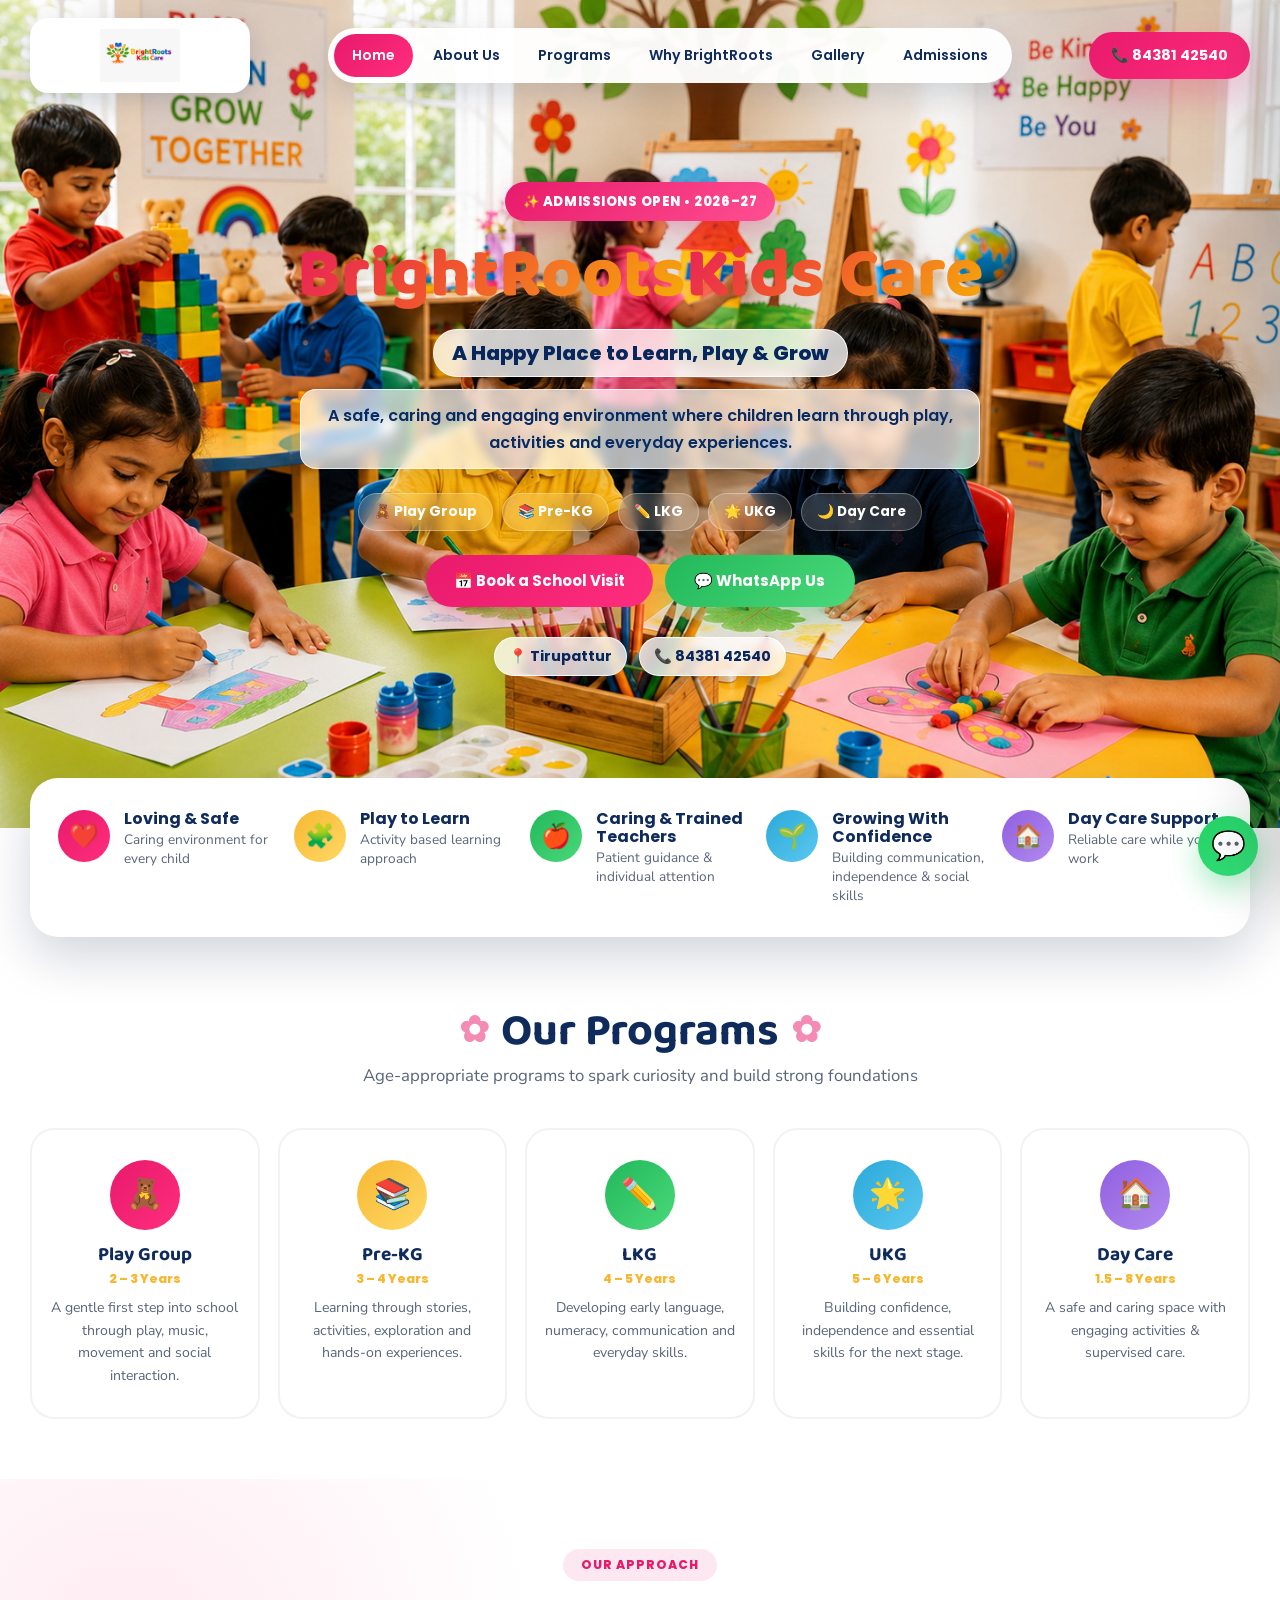
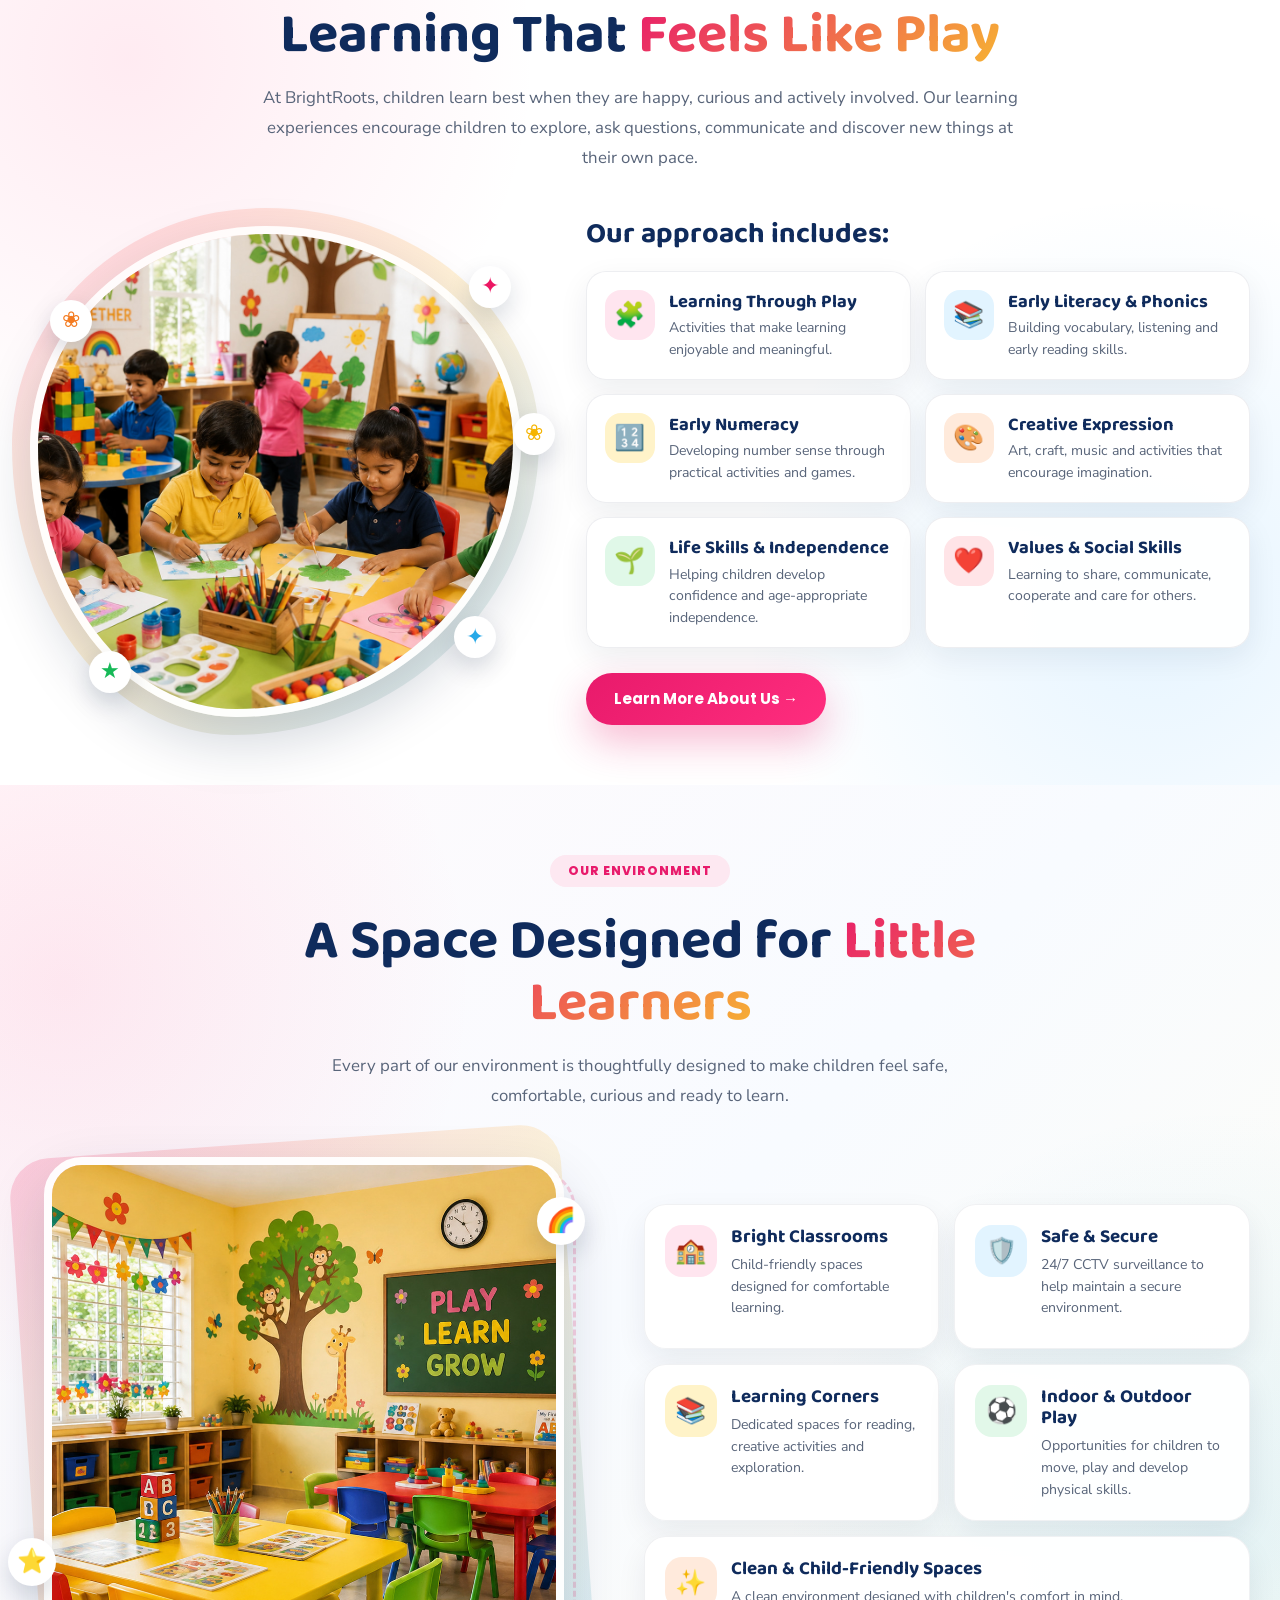
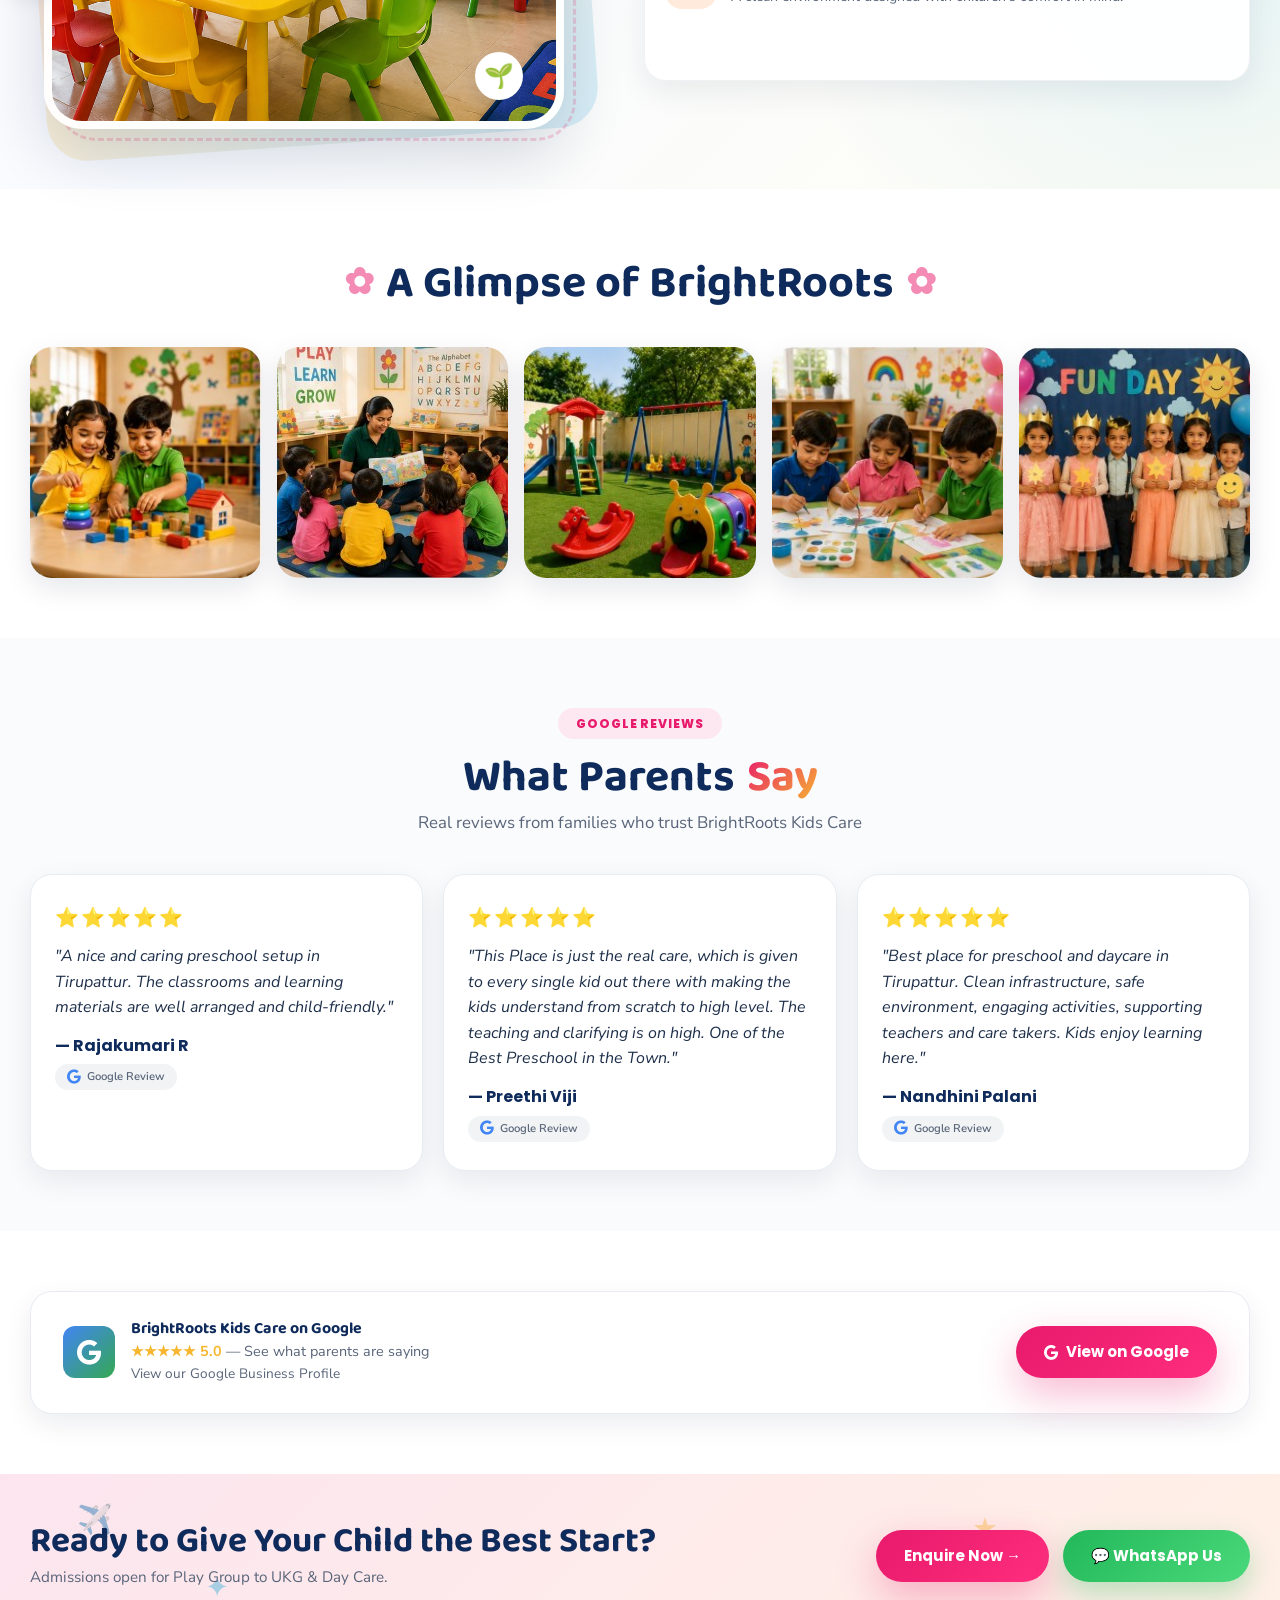
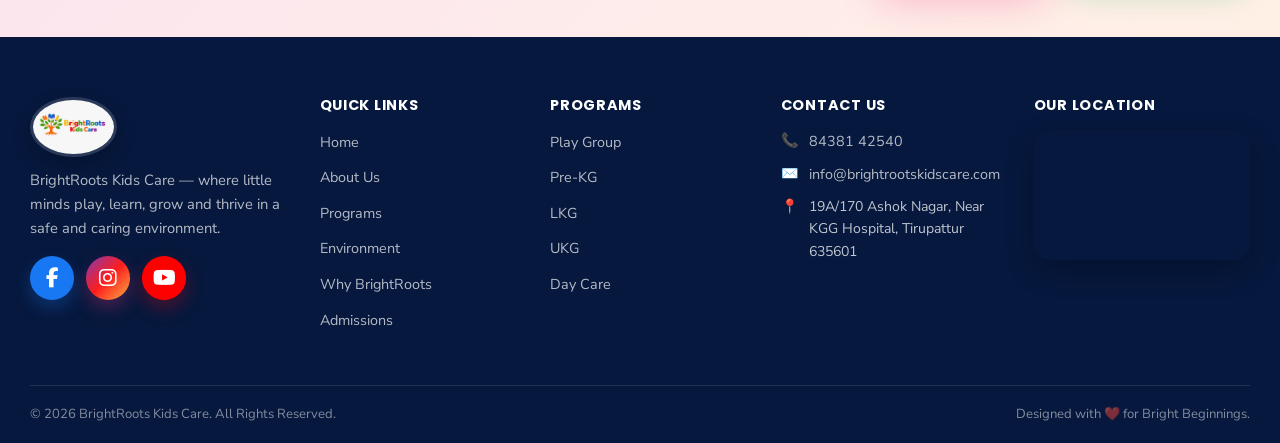
==== index.html @ 1b10481f "Refactor brand logo styles and change logo image Updated brand logo styles and image source." ====
<!DOCTYPE html>
<html lang="en">
<head>
    <meta charset="UTF-8" />
    <meta name="viewport" content="width=device-width, initial-scale=1.0" />
    <title>BrightRoots Kids Care | Preschool & Daycare in Tirupattur</title>
    <meta name="description" content="BrightRoots Kids Care offers Play Group, Pre-KG, LKG, UKG and Day Care in Tirupattur with play‑based learning, phonics and a safe, caring environment." />
    <link rel="stylesheet" href="https://cdnjs.cloudflare.com/ajax/libs/font-awesome/6.5.2/css/all.min.css">

    <style>
        /* ----- FONTS ----- */
        @import url('https://fonts.googleapis.com/css2?family=Baloo+2:wght@500;600;700;800&family=Nunito+Sans:wght@400;600;700;800&family=Poppins:wght@500;600;700;800&display=swap');

        /* ----- ROOT VARIABLES — VIBRANT PALETTE ----- */
        :root {
            --navy: #0f2b5c;
            --navy-dark: #06183d;
            --pink: #e81a6b;
            --pink-light: #fde8f1;
            --pink-glow: #ff2d7e;
            --gold: #f7b731;
            --gold-light: #fff3d6;
            --gold-glow: #ffd966;
            --green: #22b85a;
            --green-light: #e3f7ec;
            --green-glow: #4ad97a;
            --blue: #2ba9d9;
            --blue-light: #e3f3fa;
            --blue-glow: #5ac8f0;
            --purple: #8f5fdf;
            --purple-light: #f0e9ff;
            --white: #ffffff;
            --cream: #fffaf2;
            --text: #1e2f4a;
            --muted: #59657a;
            --shadow: 0 20px 50px rgba(6, 24, 61, 0.18);
            --shadow-glow: 0 16px 40px rgba(232, 26, 107, 0.30);
            --radius: 22px;
            --line: #e8ecf2;
        }

        /* ----- RESET & BASE ----- */
        * {
            margin: 0;
            padding: 0;
            box-sizing: border-box;
        }
        html {
            scroll-behavior: smooth;
        }
        body {
            font-family: 'Nunito Sans', sans-serif;
            color: var(--text);
            background: var(--white);
            overflow-x: hidden;
            line-height: 1.6;
        }
        body.menu-open {
            overflow: hidden;
        }
        a {
            text-decoration: none;
            color: inherit;
        }
        img {
            max-width: 100%;
            display: block;
        }
        button {
            font: inherit;
        }
        ul {
            list-style: none;
        }
        .container {
            width: min(1220px, calc(100% - 32px));
            margin: 0 auto;
        }
        h1,
        h2,
        h3,
        h4 {
            font-family: 'Baloo 2', cursive;
            color: var(--navy);
            line-height: 1.12;
        }
        p {
            color: var(--muted);
        }

        /* ----- EYEBROW / BADGE ----- */
        .eyebrow {
            display: inline-flex;
            align-items: center;
            gap: 8px;
            padding: 6px 18px;
            border-radius: 999px;
            background: var(--pink-light);
            color: var(--pink);
            font-family: 'Poppins', sans-serif;
            font-size: .76rem;
            font-weight: 800;
            letter-spacing: .08em;
            text-transform: uppercase;
            margin-bottom: 14px;
        }

        /* ----- GRADIENT TEXT ----- */
        .gradient {
            background: linear-gradient(135deg, var(--pink), var(--gold));
            -webkit-background-clip: text;
            -webkit-text-fill-color: transparent;
            background-clip: text;
        }

        /* ----- SECTION HEADINGS ----- */
        .section-heading {
            text-align: center;
            max-width: 720px;
            margin: 0 auto 38px;
        }
        .section-heading .flourish {
            color: var(--pink);
            opacity: .5;
            font-size: .8em;
        }
        .section-heading h2 {
            font-size: clamp(2rem, 3.8vw, 2.8rem);
            margin-bottom: 6px;
            display: flex;
            align-items: center;
            justify-content: center;
            gap: 12px;
            flex-wrap: wrap;
        }
        .section-heading p {
            font-size: 1.05rem;
            color: var(--muted);
        }

        /* ----- BUTTONS ----- */
        .btn {
            display: inline-flex;
            align-items: center;
            justify-content: center;
            gap: 8px;
            min-height: 50px;
            padding: 14px 28px;
            border-radius: 999px;
            border: none;
            cursor: pointer;
            font-family: 'Poppins', sans-serif;
            font-size: .94rem;
            font-weight: 700;
            transition: .3s ease;
            white-space: nowrap;
        }
        .btn:hover {
            transform: translateY(-3px);
        }
        .btn-pink {
            background: linear-gradient(135deg, var(--pink), var(--pink-glow));
            color: #fff;
            box-shadow: var(--shadow-glow);
        }
        .btn-pink:hover {
            box-shadow: 0 20px 44px rgba(232, 26, 107, 0.40);
        }
        .btn-green {
            background: linear-gradient(135deg, var(--green), var(--green-glow));
            color: #fff;
            box-shadow: 0 12px 28px rgba(34, 184, 90, 0.30);
        }
        .btn-green:hover {
            box-shadow: 0 18px 38px rgba(34, 184, 90, 0.40);
        }
        .btn-white {
            background: #fff;
            color: var(--pink);
            box-shadow: 0 12px 28px rgba(0, 0, 0, 0.12);
        }
        .btn-white:hover {
            box-shadow: 0 18px 38px rgba(0, 0, 0, 0.18);
        }

        /* ============================================================
                   HEADER
                   ============================================================ */
        .header {
            position: absolute;
            top: 0;
            left: 0;
            right: 0;
            z-index: 2000;
            padding: 18px 0 0;
        }
        .header-inner {
            display: flex;
            align-items: center;
            justify-content: space-between;
            gap: 16px;
        }

        .brand-logo {
    display: flex;
    align-items: center;
    flex-shrink: 0;
    transition: transform 0.2s ease, box-shadow 0.2s ease;
}

.brand-logo:hover {
    transform: translateY(-2px);
}

.brand-logo img {
    width: 220px;
    height: 75px;
    border-radius: 18px;
    object-fit: contain;
    object-position: center;
    background: #ffffff;
    padding: 8px 18px;
    border: 3px solid rgba(255, 255, 255, 0.8);
    box-shadow: 0 8px 24px rgba(6, 24, 61, 0.16);
}
        
        .nav {
            display: flex;
            align-items: center;
            gap: 2px;
            background: rgba(255, 255, 255, .96);
            border-radius: 999px;
            padding: 6px;
            box-shadow: 0 12px 30px rgba(6, 24, 61, .14);
        }
        .nav a {
            padding: 10px 18px;
            border-radius: 999px;
            font-family: 'Poppins', sans-serif;
            font-size: .88rem;
            font-weight: 600;
            color: var(--navy);
            transition: .2s ease;
        }
        .nav a:hover {
            color: var(--pink);
        }
        .nav a.active {
            background: linear-gradient(135deg, var(--pink), var(--pink-glow));
            color: #fff;
        }

        .header-phone {
            display: inline-flex;
            align-items: center;
            gap: 8px;
            background: linear-gradient(135deg, var(--pink), var(--pink-glow));
            color: #fff;
            padding: 12px 22px;
            border-radius: 999px;
            font-family: 'Poppins', sans-serif;
            font-weight: 700;
            font-size: .9rem;
            box-shadow: var(--shadow-glow);
            flex-shrink: 0;
            transition: .2s ease;
        }
        .header-phone:hover {
            transform: translateY(-2px);
        }

        .menu-toggle {
            display: none;
            width: 52px;
            height: 52px;
            border: none;
            border-radius: 50%;
            background: linear-gradient(135deg, var(--pink), var(--pink-glow));
            color: #fff;
            cursor: pointer;
            font-size: 24px;
            line-height: 1;
            box-shadow: var(--shadow-glow);
            flex-shrink: 0;
        }

        /* Mobile menu */
        .mobile-backdrop {
            position: fixed;
            inset: 0;
            background: rgba(6, 18, 45, .6);
            z-index: 2090;
            display: none;
        }
        .mobile-backdrop.open {
            display: block;
        }

        .mobile-menu {
            position: fixed;
            top: 0;
            right: 0;
            bottom: 0;
            width: min(330px, 88vw);
            background: #fff;
            z-index: 2100;
            padding: 32px 24px;
            transform: translateX(100%);
            transition: transform .35s cubic-bezier(.22, .68, 0, 1);
            box-shadow: -20px 0 60px rgba(0, 0, 0, .18);
            overflow-y: auto;
        }
        .mobile-menu.open {
            transform: translateX(0);
        }
        .mobile-close {
            position: absolute;
            top: 16px;
            right: 16px;
            width: 40px;
            height: 40px;
            border: none;
            border-radius: 50%;
            background: #f0f2f7;
            color: var(--navy);
            cursor: pointer;
            font-size: 18px;
        }
        .mobile-logo {
            text-align: center;
            padding: 6px 0 22px;
        }
        .mobile-logo img {
            width: 70px;
            height: 70px;
            border-radius: 50%;
            object-fit: cover;
            margin: 0 auto;
            border: 3px solid var(--pink-light);
            box-shadow: 0 8px 20px rgba(6, 24, 61, .12);
        }
        .mobile-menu>a {
            display: block;
            padding: 14px 4px;
            border-bottom: 1px solid #edf0f4;
            font-family: 'Poppins', sans-serif;
            font-weight: 600;
            color: var(--navy);
        }
        .mobile-menu>a:hover,
        .mobile-menu>a.active {
            color: var(--pink);
        }
        .mobile-actions {
            display: grid;
            gap: 12px;
            margin-top: 28px;
        }
        .mobile-actions a {
            display: block;
            text-align: center;
            border-radius: 999px;
            padding: 14px 15px;
            color: #fff !important;
            background: linear-gradient(135deg, var(--pink), var(--pink-glow));
            font-family: 'Poppins', sans-serif;
            font-weight: 700;
        }
        .mobile-actions a.whatsapp {
            background: linear-gradient(135deg, var(--green), var(--green-glow));
        }

        /* ============================================================
                   HERO
                   ============================================================ */
        .hero {
            position: relative;
            min-height: 92vh;
            min-height: 92svh;
            width: 100%;
            overflow: hidden;
            isolation: isolate;
            display: flex;
            align-items: center;
            justify-content: center;
            background: var(--navy-dark);
            padding: 120px 20px 90px;
        }

        .hero-slide {
            position: absolute;
            inset: 0;
            width: 100%;
            height: 100%;
            background-size: cover;
            background-position: center center;
            background-repeat: no-repeat;
            opacity: 0;
            transform: scale(1.02);
            transition: opacity 1.4s ease-in-out, transform 6s ease;
            z-index: -3;
            pointer-events: none;
        }
        .hero-slide.active {
            opacity: 1;
            transform: scale(1);
        }

        /* NO OVERLAY — removed */
        .hero::before {
            content: none;
        }
        .hero::after {
            content: none;
        }

        .hero-inner {
            position: relative;
            z-index: 5;
            width: 100%;
            max-width: 1200px;
            margin: 0 auto;
            display: flex;
            align-items: center;
            justify-content: center;
            text-align: center;
        }

        .hero-content {
            width: 100%;
            max-width: 820px;
            margin: 0 auto;
            display: flex;
            flex-direction: column;
            align-items: center;
            justify-content: center;
        }

        .hero-eyebrow {
            display: inline-flex;
            align-items: center;
            justify-content: center;
            margin-bottom: 18px;
            padding: 9px 18px;
            border-radius: 999px;
            background: linear-gradient(135deg, var(--pink), #ff4f91);
            color: #fff;
            font-family: 'Poppins', sans-serif;
            font-size: .82rem;
            font-weight: 800;
            letter-spacing: .04em;
            box-shadow: 0 8px 25px rgba(215, 25, 91, .30);
        }

        .hero h1 {
    color: #06265c;

    font-family: 'Baloo 2', cursive;

    font-size: clamp(
        2.5rem,
        5.5vw,
        4.8rem
    );

    font-weight: 800;
    line-height: 1.05;

    margin-bottom: 16px;
}


.hero h1 .gradient {
    background:
        linear-gradient(
            135deg,
            #e71962 0%,
            #ef4b32 35%,
            #f47c20 65%,
            #f5b400 100%
        );

    -webkit-background-clip: text;
    background-clip: text;

    -webkit-text-fill-color: transparent;
    color: transparent;
}

  .hero-subtitle {
    display: inline-block;

    margin: 0 auto 12px;
    padding: 8px 18px;

    color: #06265c;

    font-family: 'Poppins', sans-serif;
    font-size: clamp(1rem, 2vw, 1.25rem);
    font-weight: 800;
    line-height: 1.5;

    /* Soft white background */
    background: rgba(255, 255, 255, 0.78);

    border: 1px solid rgba(255, 255, 255, 0.85);
    border-radius: 999px;

    box-shadow:
        0 6px 20px rgba(7, 26, 61, 0.12);

    text-shadow: none;

    backdrop-filter: blur(6px);
    -webkit-backdrop-filter: blur(6px);
}


/* =====================================================
   HERO DESCRIPTION
===================================================== */

.hero-copy {
    width: 100%;
    max-width: 680px;

    margin: 0 auto 20px;
    padding: 12px 20px;

    color: #082b63;

    font-family: 'Poppins', sans-serif;
    font-size: 1rem;
    font-weight: 600;
    line-height: 1.7;

    /* Readable translucent panel */
    background: rgba(255, 255, 255, 0.70);

    border: 1px solid rgba(255, 255, 255, 0.72);
    border-radius: 16px;

    box-shadow:
        0 8px 25px rgba(7, 26, 61, 0.10);

    text-shadow: none;

    backdrop-filter: blur(5px);
    -webkit-backdrop-filter: blur(5px);
}



        .hero-list {
            display: flex;
            flex-wrap: wrap;
            align-items: center;
            justify-content: center;
            gap: 9px;
            width: 100%;
            margin: 4px auto 24px;
        }
        .hero-list span {
            display: inline-flex;
            align-items: center;
            justify-content: center;
            min-height: 38px;
            padding: 7px 15px;
            border-radius: 999px;
            background: rgba(255, 255, 255, .16);
            border: 1px solid rgba(255, 255, 255, .30);
            backdrop-filter: blur(8px);
            -webkit-backdrop-filter: blur(8px);
            color: #fff;
            font-family: 'Poppins', sans-serif;
            font-size: .86rem;
            font-weight: 700;
            box-shadow: 0 5px 18px rgba(0, 0, 0, .12);
            transition: transform .2s ease, background .2s ease;
        }
        .hero-list span:hover {
            transform: translateY(-2px);
            background: rgba(255, 255, 255, .26);
        }

        .hero-buttons {
            display: flex;
            align-items: center;
            justify-content: center;
            flex-wrap: wrap;
            gap: 12px;
            width: 100%;
            margin: 0 auto 22px;
        }
        .hero-buttons .btn {
            min-width: 190px;
            min-height: 50px;
        }

     .hero-meta {
    display: flex;
    align-items: center;
    justify-content: center;

    flex-wrap: wrap;
    gap: 12px;

    margin-top: 8px;

    font-family: 'Poppins', sans-serif;
    font-size: .9rem;
    font-weight: 700;

    color: #06265c;

    text-shadow: none;
}


.hero-meta span {
    display: inline-flex;
    align-items: center;
    gap: 6px;

    padding: 7px 14px;

    color: #06265c;

    background: rgba(255, 255, 255, 0.78);

    border: 1px solid rgba(255, 255, 255, 0.85);

    border-radius: 999px;

    box-shadow:
        0 5px 15px rgba(7, 26, 61, 0.10);

    backdrop-filter: blur(5px);
    -webkit-backdrop-filter: blur(5px);
}

        /* Slide dots */
        .hero-dots {
            position: absolute;
            left: 50%;
            bottom: 28px;
            transform: translateX(-50%);
            z-index: 10;
            display: flex;
            align-items: center;
            justify-content: center;
            gap: 7px;
        }
        .hero-dot {
            width: 9px;
            height: 9px;
            padding: 0;
            border: 0;
            border-radius: 50%;
            background: rgba(255, 255, 255, .55);
            cursor: pointer;
            transition: width .25s ease, background .25s ease, transform .25s ease;
        }
        .hero-dot:hover {
            transform: scale(1.2);
            background: #fff;
        }
        .hero-dot.active {
            width: 27px;
            border-radius: 999px;
            background: linear-gradient(90deg, var(--pink), var(--gold));
        }

        @media (max-width: 900px) {
            .hero {
                min-height: 88vh;
                padding: 120px 20px 80px;
            }
            .hero-content {
                max-width: 720px;
            }
            .hero h1 {
                font-size: clamp(2.5rem, 7vw, 4rem);
            }
            .hero-copy {
                max-width: 620px;
            }
            .nav {
                display: none;
            }
            .header-phone {
                display: none;
            }
            .menu-toggle {
                display: flex;
                align-items: center;
                justify-content: center;
            }
            .header .container {
                justify-content: space-between;
            }
        }

        @media (max-width: 600px) {
            .hero {
                min-height: 88svh;
                padding: 110px 16px 70px;
                align-items: center;
            }
            .hero-slide {
                background-position: center center;
                transition: opacity 1.2s ease-in-out, transform 5s ease;
            }
            .hero-inner {
                width: 100%;
                padding: 0;
                display: flex;
                align-items: center;
                justify-content: center;
            }
            .hero-content {
                max-width: 100%;
                padding: 0 5px;
            }
            .hero-eyebrow {
                font-size: .70rem;
                padding: 8px 13px;
                margin-bottom: 14px;
            }
            .hero h1 {
                font-size: clamp(2.15rem, 10vw, 3.1rem);
                line-height: 1.02;
                margin-bottom: 14px;
            }
            .hero-subtitle {
                font-size: .96rem;
                line-height: 1.45;
                margin-bottom: 8px;
            }
            .hero-copy {
                max-width: 440px;
                font-size: .84rem;
                line-height: 1.55;
                margin-bottom: 15px;
            }
            .hero-list {
                gap: 6px;
                margin-bottom: 19px;
            }
            .hero-list span {
                min-height: 34px;
                padding: 6px 10px;
                font-size: .72rem;
            }
            .hero-buttons {
                width: 100%;
                flex-direction: column;
                gap: 9px;
                margin-bottom: 17px;
            }
            .hero-buttons .btn {
                width: min(100%, 330px);
                min-width: 0;
                min-height: 48px;
                font-size: .88rem;
            }
            .hero-meta {
                gap: 12px;
                font-size: .78rem;
                flex-direction: column;
            }
        }

        @media (max-width: 380px) {
            .hero {
                padding: 100px 12px 62px;
            }
            .hero h1 {
                font-size: 2rem;
            }
            .hero-subtitle {
                font-size: .88rem;
            }
            .hero-copy {
                font-size: .78rem;
            }
            .hero-list span {
                font-size: .68rem;
                padding: 5px 8px;
            }
        }

        /* ============================================================
                   FEATURE STRIP
                   ============================================================ */
        .feature-strip-wrap {
            position: relative;
            z-index: 10;
            margin-top: -50px;
        }
        .feature-strip {
            background: #fff;
            border-radius: 28px;
            box-shadow: var(--shadow);
            padding: 32px 28px;
            display: flex;
            justify-content: space-between;
            gap: 16px;
            flex-wrap: wrap;
        }
        .feature-item {
            display: flex;
            align-items: flex-start;
            gap: 14px;
            flex: 1 1 160px;
            min-width: 150px;
        }
        .feature-icon {
            width: 52px;
            height: 52px;
            border-radius: 50%;
            flex-shrink: 0;
            display: flex;
            align-items: center;
            justify-content: center;
            font-size: 24px;
            color: #fff;
        }
        .feature-item:nth-child(1) .feature-icon {
            background: linear-gradient(135deg, var(--pink), var(--pink-glow));
        }
        .feature-item:nth-child(2) .feature-icon {
            background: linear-gradient(135deg, var(--gold), var(--gold-glow));
        }
        .feature-item:nth-child(3) .feature-icon {
            background: linear-gradient(135deg, var(--green), var(--green-glow));
        }
        .feature-item:nth-child(4) .feature-icon {
            background: linear-gradient(135deg, var(--blue), var(--blue-glow));
        }
        .feature-item:nth-child(5) .feature-icon {
            background: linear-gradient(135deg, var(--purple), #b28af0);
        }
        .feature-item h4 {
            font-size: 1rem;
            margin-bottom: 2px;
            font-family: 'Poppins', sans-serif;
            color: var(--navy);
        }
        .feature-item p {
            font-size: .85rem;
            line-height: 1.4;
            color: var(--muted);
        }

        /* ============================================================
                   PROGRAMS
                   ============================================================ */
        .programs-section {
            padding: 70px 0 60px;
            background: #fff;
        }
        .programs-grid {
            display: grid;
            grid-template-columns: repeat(5, 1fr);
            gap: 18px;
        }
        .program-card {
            text-align: center;
            padding: 30px 16px;
            border-radius: 24px;
            border: 2px solid #f0f2f6;
            transition: .3s ease;
            background: #fff;
        }
        .program-card:hover {
            border-color: var(--pink);
            box-shadow: 0 16px 38px rgba(6, 24, 61, .12);
            transform: translateY(-6px);
        }
        .program-icon {
            width: 70px;
            height: 70px;
            border-radius: 50%;
            margin: 0 auto 14px;
            display: flex;
            align-items: center;
            justify-content: center;
            font-size: 30px;
            color: #fff;
        }
        .program-card:nth-child(1) .program-icon {
            background: linear-gradient(135deg, var(--pink), var(--pink-glow));
        }
        .program-card:nth-child(2) .program-icon {
            background: linear-gradient(135deg, var(--gold), var(--gold-glow));
        }
        .program-card:nth-child(3) .program-icon {
            background: linear-gradient(135deg, var(--green), var(--green-glow));
        }
        .program-card:nth-child(4) .program-icon {
            background: linear-gradient(135deg, var(--blue), var(--blue-glow));
        }
        .program-card:nth-child(5) .program-icon {
            background: linear-gradient(135deg, var(--purple), #b28af0);
        }
        .program-card h3 {
            font-size: 1.2rem;
        }
        .program-card .age {
            display: block;
            color: var(--gold);
            font-family: 'Poppins', sans-serif;
            font-weight: 800;
            font-size: .78rem;
            margin: 4px 0 8px;
        }
        .program-card p {
            font-size: .88rem;
        }

        @media (max-width: 1100px) {
            .programs-grid {
                grid-template-columns: repeat(3, 1fr);
            }
        }
        @media (max-width: 760px) {
            .programs-grid {
                grid-template-columns: repeat(2, 1fr);
                gap: 14px;
            }
            .program-card {
                padding: 22px 12px;
            }
            .program-icon {
                width: 56px;
                height: 56px;
                font-size: 24px;
            }
            .program-card h3 {
                font-size: 1rem;
            }
        }

        /* ============================================================
                   APPROACH
                   ============================================================ */
        .approach-section {
            padding: 70px 0 60px;
            background:
                radial-gradient(circle at 10% 20%, rgba(255, 91, 145, .12), transparent 30%),
                radial-gradient(circle at 90% 80%, rgba(49, 168, 255, .12), transparent 30%),
                #fff;
        }
        .approach-heading {
            max-width: 850px;
            margin: 0 auto 45px;
            text-align: center;
        }
        .approach-heading h2 {
            margin: 10px 0 15px;
            font-size: clamp(2.2rem, 5vw, 3.5rem);
        }
        .approach-heading p {
            max-width: 760px;
            margin: 0 auto;
            font-size: 1.05rem;
            line-height: 1.8;
        }
        .approach-content {
            display: grid;
            grid-template-columns: .85fr 1.15fr;
            align-items: center;
            gap: 65px;
        }
        .approach-visual {
            display: flex;
            justify-content: center;
            align-items: center;
        }
        .approach-blob {
            position: relative;
            width: min(100%, 500px);
            aspect-ratio: 1 / 1;
        }
        .approach-blob::before {
            content: "";
            position: absolute;
            inset: -18px;
            border-radius: 48% 52% 58% 42% / 45% 44% 56% 55%;
            background: linear-gradient(135deg, rgba(255, 55, 120, .18), rgba(255, 190, 55, .20), rgba(44, 170, 240, .18));
            animation: blobRotate 10s ease-in-out infinite;
        }
        .approach-blob img {
            position: relative;
            z-index: 2;
            width: 100%;
            height: 100%;
            object-fit: cover;
            border-radius: 48% 52% 58% 42% / 45% 44% 56% 55%;
            display: block;
            box-shadow: 0 25px 55px rgba(7, 26, 61, .18);
            border: 8px solid rgba(255, 255, 255, .9);
        }
        @keyframes blobRotate {
            0%,
            100% {
                transform: rotate(-2deg) scale(1);
            }
            50% {
                transform: rotate(3deg) scale(1.025);
            }
        }
        .approach-deco {
            position: absolute;
            z-index: 4;
            display: flex;
            align-items: center;
            justify-content: center;
            width: 42px;
            height: 42px;
            border-radius: 50%;
            font-size: 22px;
            background: #fff;
            box-shadow: 0 10px 25px rgba(7, 26, 61, .15);
            animation: floatDeco 4s ease-in-out infinite;
        }
        .d1 {
            top: 8%;
            right: 2%;
            color: #ec1763;
        }
        .d2 {
            top: 38%;
            right: -7%;
            color: #f5b400;
            animation-delay: .7s;
        }
        .d3 {
            bottom: 12%;
            right: 5%;
            color: #27a9e8;
            animation-delay: 1.2s;
        }
        .d4 {
            bottom: 5%;
            left: 12%;
            color: #16b957;
            animation-delay: 1.8s;
        }
        .d5 {
            top: 15%;
            left: 4%;
            color: #f47b20;
            animation-delay: 2.2s;
        }
        @keyframes floatDeco {
            0%,
            100% {
                transform: translateY(0) rotate(0deg);
            }
            50% {
                transform: translateY(-10px) rotate(8deg);
            }
        }
        .approach-text h3 {
            margin-bottom: 20px;
            font-family: 'Baloo 2', cursive;
            font-size: 1.8rem;
            color: var(--navy);
        }
        .approach-cards {
            display: grid;
            grid-template-columns: repeat(2, 1fr);
            gap: 14px;
        }
        .approach-card {
            display: flex;
            align-items: flex-start;
            gap: 14px;
            padding: 18px;
            border-radius: 20px;
            background: rgba(255, 255, 255, .95);
            border: 1px solid rgba(7, 26, 61, .07);
            box-shadow: 0 10px 30px rgba(7, 26, 61, .07);
            transition: transform .25s ease, box-shadow .25s ease;
        }
        .approach-card:hover {
            transform: translateY(-5px);
            box-shadow: 0 18px 35px rgba(7, 26, 61, .13);
        }
        .approach-icon {
            flex: 0 0 50px;
            width: 50px;
            height: 50px;
            display: flex;
            align-items: center;
            justify-content: center;
            border-radius: 16px;
            font-size: 25px;
        }
        .card-pink .approach-icon {
            background: #ffe5ef;
        }
        .card-blue .approach-icon {
            background: #e2f4ff;
        }
        .card-yellow .approach-icon {
            background: #fff3c9;
        }
        .card-orange .approach-icon {
            background: #ffeadb;
        }
        .card-green .approach-icon {
            background: #e0f8e8;
        }
        .card-red .approach-icon {
            background: #ffe4e7;
        }
        .approach-card h4 {
            margin: 2px 0 5px;
            font-family: 'Baloo 2', cursive;
            font-size: 1.15rem;
            color: var(--navy);
        }
        .approach-card p {
            margin: 0;
            font-size: .88rem;
            line-height: 1.55;
            color: var(--muted);
        }
        .approach-text .btn {
            margin-top: 25px;
        }
        @media (max-width: 950px) {
            .approach-content {
                grid-template-columns: 1fr;
                gap: 50px;
            }
            .approach-visual {
                order: 1;
            }
            .approach-text {
                order: 2;
            }
            .approach-blob {
                width: min(100%, 460px);
            }
        }
        @media (max-width: 650px) {
            .approach-section {
                padding: 60px 0 50px;
            }
            .approach-heading {
                margin-bottom: 40px;
            }
            .approach-heading h2 {
                font-size: 2.3rem;
            }
            .approach-heading p {
                font-size: .95rem;
                line-height: 1.7;
            }
            .approach-content {
                gap: 35px;
            }
            .approach-blob {
                width: 88vw;
                max-width: 390px;
            }
            .approach-deco {
                width: 36px;
                height: 36px;
                font-size: 18px;
            }
            .approach-cards {
                grid-template-columns: 1fr;
                gap: 12px;
            }
            .approach-card {
                padding: 16px;
            }
            .approach-icon {
                width: 46px;
                height: 46px;
                flex-basis: 46px;
                font-size: 22px;
            }
            .approach-card h4 {
                font-size: 1.1rem;
            }
            .approach-card p {
                font-size: .86rem;
            }
            .approach-text .btn {
                width: 100%;
            }
        }

        /* ============================================================
                   ENVIRONMENT
                   ============================================================ */
        .environment-section {
            padding: 70px 0 60px;
            background:
                radial-gradient(circle at 5% 20%, rgba(255, 91, 145, .12), transparent 28%),
                radial-gradient(circle at 95% 75%, rgba(39, 169, 232, .12), transparent 30%),
                linear-gradient(135deg, #fffafc 0%, #f8fbff 50%, #fffdf4 100%);
        }
        .env-heading {
            max-width: 800px;
            margin: 0 auto 45px;
            text-align: center;
        }
        .env-heading h2 {
            margin: 10px 0 15px;
            font-size: clamp(2.2rem, 5vw, 3.5rem);
        }
        .env-heading p {
            max-width: 700px;
            margin: 0 auto;
            font-size: 1.05rem;
            line-height: 1.8;
            color: var(--muted);
        }
        .env-grid {
            display: grid;
            grid-template-columns: .95fr 1.05fr;
            align-items: center;
            gap: 65px;
        }
        .env-photo {
            display: flex;
            justify-content: center;
        }
        .env-photo-frame {
            position: relative;
            width: min(100%, 520px);
            aspect-ratio: 4 / 4.4;
        }
        .env-photo-frame::before {
            content: "";
            position: absolute;
            inset: -16px;
            border-radius: 40px;
            background: linear-gradient(135deg, rgba(239, 27, 101, .18), rgba(255, 191, 53, .18), rgba(42, 171, 235, .18));
            transform: rotate(-4deg);
        }
        .env-photo-frame::after {
            content: "";
            position: absolute;
            inset: 12px -12px -12px 12px;
            border-radius: 40px;
            border: 3px dashed rgba(239, 27, 101, .18);
            pointer-events: none;
        }
        .env-photo-frame img {
            position: relative;
            z-index: 2;
            width: 100%;
            height: 100%;
            object-fit: cover;
            display: block;
            border-radius: 38px;
            border: 8px solid rgba(255, 255, 255, .95);
            box-shadow: 0 25px 60px rgba(7, 26, 61, .16);
        }
        .env-decoration {
            position: absolute;
            z-index: 5;
            width: 48px;
            height: 48px;
            display: flex;
            align-items: center;
            justify-content: center;
            border-radius: 50%;
            background: #fff;
            font-size: 24px;
            box-shadow: 0 10px 25px rgba(7, 26, 61, .15);
            animation: envFloat 4s ease-in-out infinite;
        }
        .env-d1 {
            top: 7%;
            right: -4%;
        }
        .env-d2 {
            bottom: 25%;
            left: -7%;
            animation-delay: .8s;
        }
        .env-d3 {
            bottom: 5%;
            right: 8%;
            animation-delay: 1.5s;
        }
        @keyframes envFloat {
            0%,
            100% {
                transform: translateY(0) rotate(0deg);
            }
            50% {
                transform: translateY(-10px) rotate(8deg);
            }
        }
        .env-features {
            display: grid;
            grid-template-columns: repeat(2, 1fr);
            gap: 15px;
        }
        .env-feature {
            position: relative;
            display: flex;
            align-items: flex-start;
            gap: 14px;
            padding: 20px;
            min-height: 145px;
            background: rgba(255, 255, 255, .95);
            border-radius: 22px;
            border: 1px solid rgba(7, 26, 61, .06);
            box-shadow: 0 12px 30px rgba(7, 26, 61, .07);
            transition: transform .25s ease, box-shadow .25s ease;
        }
        .env-feature:hover {
            transform: translateY(-5px);
            box-shadow: 0 18px 38px rgba(7, 26, 61, .12);
        }
        .env-feature:last-child {
            grid-column: 1 / -1;
        }
        .env-icon {
            flex: 0 0 52px;
            width: 52px;
            height: 52px;
            display: flex;
            align-items: center;
            justify-content: center;
            border-radius: 17px;
            font-size: 25px;
        }
        .env-pink .env-icon {
            background: #ffe5ef;
        }
        .env-blue .env-icon {
            background: #e2f4ff;
        }
        .env-yellow .env-icon {
            background: #fff3c8;
        }
        .env-green .env-icon {
            background: #e2f8e9;
        }
        .env-orange .env-icon {
            background: #ffeadc;
        }
        .env-feature h3 {
            margin: 2px 0 6px;
            font-family: 'Baloo 2', cursive;
            font-size: 1.18rem;
            color: var(--navy);
        }
        .env-feature p {
            margin: 0;
            font-size: .88rem;
            line-height: 1.55;
            color: var(--muted);
        }
        @media (max-width: 950px) {
            .environment-section {
                padding: 60px 0 50px;
            }
            .env-grid {
                grid-template-columns: 1fr;
                gap: 50px;
            }
            .env-photo {
                order: 1;
            }
            .env-text {
                order: 2;
            }
            .env-photo-frame {
                width: min(100%, 480px);
            }
        }
        @media (max-width: 650px) {
            .env-heading {
                margin-bottom: 40px;
            }
            .env-heading h2 {
                font-size: 2.3rem;
            }
            .env-heading p {
                font-size: .94rem;
                line-height: 1.7;
            }
            .env-grid {
                gap: 38px;
            }
            .env-photo-frame {
                width: 88vw;
                max-width: 390px;
            }
            .env-decoration {
                width: 38px;
                height: 38px;
                font-size: 19px;
            }
            .env-features {
                grid-template-columns: 1fr;
                gap: 12px;
            }
            .env-feature {
                min-height: auto;
                padding: 17px;
                border-radius: 20px;
            }
            .env-feature:last-child {
                grid-column: auto;
            }
            .env-icon {
                flex-basis: 46px;
                width: 46px;
                height: 46px;
                font-size: 22px;
            }
            .env-feature h3 {
                font-size: 1.08rem;
            }
            .env-feature p {
                font-size: .84rem;
            }
        }

        /* ============================================================
                   GALLERY
                   ============================================================ */
        .gallery-section {
            padding: 70px 0 60px;
            background: #fff;
        }
        .gallery-strip {
            display: grid;
            grid-template-columns: repeat(5, 1fr);
            gap: 16px;
        }
        .gallery-strip .item {
            border-radius: 22px;
            overflow: hidden;
            aspect-ratio: 1;
            box-shadow: 0 10px 28px rgba(6, 24, 61, .10);
        }
        .gallery-strip .item img {
            width: 100%;
            height: 100%;
            object-fit: cover;
            transition: transform .6s ease;
        }
        .gallery-strip .item:hover img {
            transform: scale(1.08);
        }
        @media (max-width: 760px) {
            .gallery-strip {
                grid-template-columns: repeat(2, 1fr);
                gap: 12px;
            }
        }

        /* ============================================================
                   REVIEWS
                   ============================================================ */
        .reviews-section {
            padding: 70px 0 60px;
            background: #fafbfc;
        }
        .reviews-grid {
            display: grid;
            grid-template-columns: repeat(3, 1fr);
            gap: 20px;
        }
        .review-card {
            background: #fff;
            border: 1px solid var(--line);
            border-radius: var(--radius);
            padding: 28px 24px;
            box-shadow: 0 10px 28px rgba(6, 24, 61, .08);
            transition: transform .25s ease, box-shadow .25s ease;
        }
        .review-card:hover {
            transform: translateY(-4px);
            box-shadow: 0 18px 38px rgba(6, 24, 61, .12);
        }
        .review-card .stars {
            color: var(--gold);
            font-size: 1.2rem;
            letter-spacing: 2px;
            margin-bottom: 10px;
        }
        .review-card .review-text {
            font-size: 1rem;
            line-height: 1.6;
            color: var(--text);
            margin-bottom: 12px;
            font-style: italic;
        }
        .review-card .review-author {
            font-family: 'Poppins', sans-serif;
            font-weight: 700;
            color: var(--navy);
        }
        .review-card .google-badge {
            display: inline-flex;
            align-items: center;
            gap: 6px;
            background: #f1f3f4;
            padding: 4px 12px;
            border-radius: 999px;
            font-size: .7rem;
            font-weight: 600;
            color: var(--muted);
            margin-top: 6px;
        }
        .review-card .google-badge i {
            color: #4285f4;
            font-size: .9rem;
        }
        @media (max-width: 1100px) {
            .reviews-grid {
                grid-template-columns: repeat(2, 1fr);
            }
        }
        @media (max-width: 760px) {
            .reviews-grid {
                grid-template-columns: 1fr;
            }
            .review-card {
                padding: 22px 18px;
            }
        }

        /* ============================================================
                   GOOGLE BUSINESS PROFILE
                   ============================================================ */
        .google-business-section {
            padding: 60px 0;
            background: #fff;
        }
        .google-business-card {
            background: #fff;
            border: 1px solid var(--line);
            border-radius: var(--radius);
            padding: 28px 32px;
            box-shadow: 0 10px 28px rgba(6, 24, 61, .08);
            display: flex;
            align-items: center;
            justify-content: space-between;
            gap: 20px;
            flex-wrap: wrap;
            transition: transform .25s ease, box-shadow .25s ease;
        }
        .google-business-card:hover {
            transform: translateY(-3px);
            box-shadow: 0 18px 38px rgba(6, 24, 61, .12);
        }
        .google-business-card .gb-left {
            display: flex;
            align-items: center;
            gap: 16px;
        }
        .google-business-card .gb-icon {
            width: 52px;
            height: 52px;
            border-radius: 12px;
            background: linear-gradient(135deg, #4285f4, #34a853);
            display: flex;
            align-items: center;
            justify-content: center;
            color: #fff;
            font-size: 1.6rem;
        }
        .google-business-card .gb-text h4 {
            margin-bottom: 2px;
        }
        .google-business-card .gb-text p {
            font-size: .9rem;
            margin: 0;
        }
        .google-business-card .gb-text .rating {
            color: var(--gold);
            font-weight: 700;
        }
        .google-business-card .btn {
            flex-shrink: 0;
        }
        @media (max-width: 760px) {
            .google-business-card {
                flex-direction: column;
                text-align: center;
            }
            .google-business-card .gb-left {
                flex-direction: column;
                text-align: center;
            }
        }

        /* ============================================================
                   CTA BAND
                   ============================================================ */
        .cta-band {
            position: relative;
            overflow: hidden;
            background: linear-gradient(135deg, #fce5ef 0%, #fff0e6 100%);
            padding: 48px 0;
        }
        .cta-deco {
            position: absolute;
            font-size: 1.8rem;
            opacity: .4;
            z-index: 0;
        }
        .cta-deco.c1 {
            top: 14%;
            left: 6%;
            color: var(--pink);
        }
        .cta-deco.c2 {
            bottom: 16%;
            left: 16%;
            color: var(--blue);
        }
        .cta-deco.c3 {
            top: 20%;
            right: 22%;
            color: var(--gold);
        }
        .cta-inner {
            position: relative;
            z-index: 1;
            display: flex;
            align-items: center;
            justify-content: space-between;
            gap: 20px;
            flex-wrap: wrap;
        }
        .cta-inner h2 {
            font-size: clamp(1.6rem, 2.8vw, 2.2rem);
            margin-bottom: 4px;
        }
        .cta-inner p {
            font-size: .95rem;
        }
        .cta-actions {
            display: flex;
            gap: 14px;
            flex-wrap: wrap;
        }
        @media (max-width: 760px) {
            .cta-inner {
                justify-content: center;
                text-align: center;
            }
            .cta-actions {
                justify-content: center;
                width: 100%;
            }
        }

        /* ============================================================
                   FOOTER
                   ============================================================ */
        .footer {
            background: var(--navy-dark);
            color: #fff;
            padding: 60px 0 0;
        }
        .footer-grid {
            display: grid;
            grid-template-columns: 1.3fr 1fr 1fr 1.1fr 1.1fr;
            gap: 34px;
        }
        .footer-logo-wrap {
            display: flex;
            align-items: center;
            gap: 12px;
            margin-bottom: 12px;
        }
        .footer-logo-wrap img {
            height: 60px;
            width: auto;
            object-fit: contain;
            border-radius: 50%;
            border: 3px solid rgba(255, 255, 255, 0.15);
            box-shadow: 0 8px 20px rgba(0, 0, 0, 0.2);
        }
        .footer-logo-wrap .footer-brand-text {
            line-height: 1.1;
        }
        .footer-logo-wrap .footer-brand-text .main {
            font-family: 'Baloo 2', cursive;
            font-size: 1.3rem;
            font-weight: 700;
            color: #fff;
            display: block;
        }
        .footer-logo-wrap .footer-brand-text .sub {
            font-family: 'Poppins', sans-serif;
            font-size: .6rem;
            font-weight: 700;
            letter-spacing: .08em;
            text-transform: uppercase;
            color: var(--gold);
            display: block;
        }
        .footer-brand p {
            color: rgba(255, 255, 255, .7);
            font-size: .92rem;
            margin-bottom: 16px;
        }
        .footer-social {
            display: flex;
            gap: 12px;
            margin-top: 12px;
        }
        .footer-social a {
            width: 44px;
            height: 44px;
            display: flex;
            align-items: center;
            justify-content: center;
            border-radius: 50%;
            color: #fff;
            font-size: 20px;
            transition: transform .25s ease, box-shadow .25s ease;
        }
        .footer-social .facebook {
            background: #1877f2;
            box-shadow: 0 8px 18px rgba(24, 119, 242, .30);
        }
        .footer-social .instagram {
            background: linear-gradient(135deg, #833ab4, #fd1d1d, #fcb045);
            box-shadow: 0 8px 18px rgba(225, 48, 108, .30);
        }
        .footer-social .youtube {
            background: #ff0000;
            box-shadow: 0 8px 18px rgba(255, 0, 0, .28);
        }
        .footer-social a:hover {
            transform: translateY(-4px) scale(1.05);
        }
        .footer-social .facebook:hover {
            box-shadow: 0 12px 25px rgba(24, 119, 242, .45);
        }
        .footer-social .instagram:hover {
            box-shadow: 0 12px 25px rgba(225, 48, 108, .45);
        }
        .footer-social .youtube:hover {
            box-shadow: 0 12px 25px rgba(255, 0, 0, .40);
        }
        .footer h4 {
            color: #fff;
            font-family: 'Poppins', sans-serif;
            font-size: .9rem;
            text-transform: uppercase;
            letter-spacing: .05em;
            margin-bottom: 16px;
        }
        .footer ul li {
            margin-bottom: 10px;
        }
        .footer ul li a {
            color: rgba(255, 255, 255, .7);
            font-size: .9rem;
            transition: .2s ease;
        }
        .footer ul li a:hover {
            color: var(--gold);
        }
        .footer-contact li {
            display: flex;
            gap: 10px;
            align-items: flex-start;
            color: rgba(255, 255, 255, .75);
            font-size: .88rem;
            margin-bottom: 12px;
        }
        .footer-contact li a {
            color: rgba(255, 255, 255, .85);
        }
        .footer-contact .ic {
            color: var(--gold);
            flex-shrink: 0;
        }
        .footer-map {
            border-radius: 16px;
            overflow: hidden;
            box-shadow: 0 10px 28px rgba(0, 0, 0, .25);
        }
        .footer-map iframe {
            width: 100%;
            height: 130px;
            border: 0;
            display: block;
            filter: grayscale(.12);
        }
        .footer-bottom {
            margin-top: 42px;
            padding: 18px 0;
            border-top: 1px solid rgba(255, 255, 255, .10);
            display: flex;
            justify-content: space-between;
            flex-wrap: wrap;
            gap: 8px;
        }
        .footer-bottom p {
            color: rgba(255, 255, 255, .5);
            font-size: .82rem;
        }
        @media (max-width: 1100px) {
            .footer-grid {
                grid-template-columns: 1fr 1fr 1fr;
            }
        }
        @media (max-width: 760px) {
            .footer-grid {
                grid-template-columns: 1fr;
                gap: 28px;
            }
            .footer {
                padding-bottom: 90px;
            }
            .footer-logo-wrap img {
                height: 50px;
            }
        }

        /* ============================================================
                   STICKY BAR & WHATSAPP FLOAT
                   ============================================================ */
        .sticky-bar {
            display: none;
            position: fixed;
            left: 0;
            right: 0;
            bottom: 0;
            z-index: 1900;
            background: rgba(255, 255, 255, .98);
            border-top: 1px solid #e5e8ee;
            box-shadow: 0 -8px 28px rgba(6, 24, 61, .10);
        }
        .sticky-grid {
            display: grid;
            grid-template-columns: repeat(3, 1fr);
        }
        .sticky-grid a {
            display: flex;
            flex-direction: column;
            align-items: center;
            justify-content: center;
            min-height: 66px;
            font-size: .7rem;
            font-family: 'Poppins', sans-serif;
            font-weight: 700;
            color: var(--navy);
        }
        .sticky-grid a span {
            font-size: 22px;
            line-height: 1.2;
        }
        .sticky-grid a.whatsapp {
            color: #16a34a;
        }

        .whatsapp-float {
            position: fixed;
            right: 22px;
            bottom: 24px;
            width: 60px;
            height: 60px;
            border-radius: 50%;
            display: flex;
            align-items: center;
            justify-content: center;
            background: linear-gradient(135deg, #25d366, #34e07a);
            color: #fff;
            font-size: 28px;
            z-index: 1950;
            box-shadow: 0 12px 30px rgba(37, 211, 102, .38);
            transition: .25s ease;
        }
        .whatsapp-float:hover {
            transform: scale(1.08);
        }
        @media (max-width: 760px) {
            .sticky-bar {
                display: block;
            }
            .whatsapp-float {
                bottom: 80px;
                width: 52px;
                height: 52px;
                font-size: 22px;
                right: 16px;
            }
        }

        /* ============================================================
                   RESPONSIVE OVERRIDES
                   ============================================================ */
        @media (max-width: 980px) {
            .approach-grid,
            .env-grid {
                grid-template-columns: 1fr;
                gap: 40px;
            }
            .approach-visual {
                order: -1;
            }
        }
        @media (max-width: 900px) {
            .nav {
                display: none;
            }
            .header-phone {
                display: none;
            }
            .menu-toggle {
                display: flex;
                align-items: center;
                justify-content: center;
            }
            .header .container {
                justify-content: space-between;
            }
        }
        @media (max-width: 760px) {
            .header {
                padding: 14px 0 0;
            }
            .brand-logo img {
                width: 50px;
                height: 50px;
            }
            .brand-text .main {
                font-size: 1.1rem;
            }
            .brand-text .sub {
                font-size: .55rem;
            }
            .hero {
                min-height: 100svh;
                padding-top: 110px;
            }
            .feature-strip-wrap {
                margin-top: -36px;
            }
            .feature-strip {
                padding: 20px 16px;
                flex-direction: column;
            }
            .feature-item {
                flex: 1 1 auto;
                min-width: 0;
            }
            .programs-grid {
                grid-template-columns: repeat(2, 1fr);
                gap: 14px;
            }
            .program-card {
                padding: 22px 12px;
            }
            .program-icon {
                width: 56px;
                height: 56px;
                font-size: 24px;
            }
            .program-card h3 {
                font-size: 1rem;
            }
            .gallery-strip {
                grid-template-columns: repeat(2, 1fr);
                gap: 12px;
            }
            .footer-grid {
                grid-template-columns: 1fr 1fr;
                gap: 28px;
            }
            .hero-list {
                gap: 6px 12px;
            }
            .hero-list span {
                font-size: .78rem;
                padding: 2px 12px;
            }
            .hero-buttons .btn {
                flex: 1 1 auto;
                min-width: 160px;
            }
        }
        @media (max-width: 480px) {
            .programs-grid {
                grid-template-columns: 1fr 1fr;
                gap: 12px;
            }
            .gallery-strip {
                grid-template-columns: 1fr 1fr;
                gap: 10px;
            }
            .footer-grid {
                grid-template-columns: 1fr;
                gap: 24px;
            }
            .hero h1 {
                font-size: 1.8rem;
            }
            .hero-subtitle {
                font-size: .95rem;
            }
            .hero-copy {
                font-size: .9rem;
            }
            .hero-buttons .btn {
                min-width: 140px;
                padding: 12px 20px;
                font-size: .85rem;
            }
        }
        @media (prefers-reduced-motion: reduce) {
            html {
                scroll-behavior: auto;
            }
            *,
            *::before,
            *::after {
                transition: none !important;
                animation: none !important;
            }
        }
    </style>
</head>
<body>

    <!-- ===== HEADER ===== -->
    <header class="header" id="header">
        <div class="container header-inner">
            <a href="index.html" class="brand-logo" aria-label="BrightRoots Kids Care Home">
                <img src="images/logo1.jpg" alt="BrightRoots Kids Care" />
            </a>

            <nav class="nav" aria-label="Main navigation">
                <a href="index.html" class="active">Home</a>
                <a href="about.html">About Us</a>
                <a href="programs.html">Programs</a>
                <a href="whybrightroots.html">Why BrightRoots</a>
                <a href="gallery.html">Gallery</a>
                <a href="admissions.html">Admissions</a>
            </nav>

            <a class="header-phone" href="tel:918438142540">📞 84381 42540</a>

            <button class="menu-toggle" id="menuToggle" type="button" aria-label="Open menu" aria-expanded="false">☰</button>
        </div>
    </header>

    <!-- ============================================================
    MOBILE MENU
    ============================================================ -->
    <div class="mobile-backdrop" id="mobileBackdrop"></div>
    <aside class="mobile-menu" id="mobileMenu" aria-hidden="true">
        <button class="mobile-close" id="closeMenu" type="button" aria-label="Close menu">✕</button>
        <div class="mobile-logo">
            <img src="images/logo.jpg" alt="BrightRoots Kids Care" />
        </div>
        <a href="index.html" class="active">Home</a>
        <a href="about.html">About Us</a>
        <a href="programs.html">Programs</a>
        <a href="whybrightroots.html">Why BrightRoots</a>
        <a href="gallery.html">Gallery</a>
        <a href="admissions.html">Admissions</a>
        <div class="mobile-actions">
            <a href="admissions.html">📅 Enquire Now</a>
            <a class="whatsapp" href="https://wa.me/918438142540?text=Hello%20BrightRoots%20Kids%20Care%2C%20I%20would%20like%20to%20know%20more%20about%20admission%20for%20my%20child." target="_blank" rel="noopener">💬 WhatsApp Us</a>
        </div>
    </aside>

    <!-- ============================================================
    HERO
    ============================================================ -->
    <section class="hero" id="home">
        <!-- Background Slides -->
        <div class="hero-slide active" style="background-image:url('images/home1.jpg')"></div>
        <div class="hero-slide" style="background-image:url('images/home2.jpg')"></div>
        <div class="hero-slide" style="background-image:url('images/home3.jpg')"></div>
        <div class="hero-slide" style="background-image:url('images/home4.jpg')"></div>
        <div class="hero-slide" style="background-image:url('images/home5.jpg')"></div>
        <div class="hero-slide" style="background-image:url('images/home6.jpg')"></div>
        <div class="hero-slide" style="background-image:url('images/home7.jpg')"></div>

        <div class="container hero-inner">
            <div class="hero-content">
                <span class="eyebrow hero-eyebrow">✨ Admissions Open • 2026–27</span>
                <h1><span class="gradient">BrightRoots</span><span class="gradient">Kids Care</span></h1>
                <p class="hero-subtitle">A Happy Place to Learn, Play &amp; Grow</p>
                <p class="hero-copy">A safe, caring and engaging environment where children learn through play, activities and everyday experiences.</p>

                <div class="hero-list">
                    <span>🧸 Play Group</span>
                    <span>📚 Pre-KG</span>
                    <span>✏️ LKG</span>
                    <span>🌟 UKG</span>
                    <span>🌙 Day Care</span>
                </div>

                <div class="hero-buttons">
                    <a class="btn btn-pink" href="admissions.html">📅 Book a School Visit</a>
                    <a class="btn btn-green" href="https://wa.me/918438142540?text=Hello%20BrightRoots%20Kids%20Care%2C%20I%20would%20like%20to%20know%20more%20about%20admission%20for%20my%20child." target="_blank" rel="noopener">💬 WhatsApp Us</a>
                </div>

                <div class="hero-meta">
                    <span>📍 Tirupattur</span>
                    <span>📞 84381 42540</span>
                </div>
            </div>
        </div>

        <!-- Dots -->
        <div class="hero-dots" id="heroDots">
            <button class="hero-dot active" data-slide="0" aria-label="Slide 1"></button>
            <button class="hero-dot" data-slide="1" aria-label="Slide 2"></button>
            <button class="hero-dot" data-slide="2" aria-label="Slide 3"></button>
            <button class="hero-dot" data-slide="3" aria-label="Slide 4"></button>
            <button class="hero-dot" data-slide="4" aria-label="Slide 5"></button>
            <button class="hero-dot" data-slide="5" aria-label="Slide 6"></button>
            <button class="hero-dot" data-slide="6" aria-label="Slide 7"></button>
        </div>
    </section>

    <!-- ============================================================
    FEATURE STRIP
    ============================================================ -->
    <div class="feature-strip-wrap">
        <div class="container">
            <div class="feature-strip">
                <div class="feature-item">
                    <div class="feature-icon">❤️</div>
                    <div>
                        <h4>Loving &amp; Safe</h4>
                        <p>Caring environment for every child</p>
                    </div>
                </div>
                <div class="feature-item">
                    <div class="feature-icon">🧩</div>
                    <div>
                        <h4>Play to Learn</h4>
                        <p>Activity based learning approach</p>
                    </div>
                </div>
                <div class="feature-item">
                    <div class="feature-icon">🍎</div>
                    <div>
                        <h4>Caring &amp; Trained Teachers</h4>
                        <p>Patient guidance &amp; individual attention</p>
                    </div>
                </div>
                <div class="feature-item">
                    <div class="feature-icon">🌱</div>
                    <div>
                        <h4>Growing With Confidence</h4>
                        <p>Building communication, independence &amp; social skills</p>
                    </div>
                </div>
                <div class="feature-item">
                    <div class="feature-icon">🏠</div>
                    <div>
                        <h4>Day Care Support</h4>
                        <p>Reliable care while you work</p>
                    </div>
                </div>
            </div>
        </div>
    </div>

    <!-- ============================================================
    PROGRAMS
    ============================================================ -->
    <section class="programs-section" id="programs">
        <div class="container">
            <div class="section-heading">
                <h2><span class="flourish">✿</span> Our Programs <span class="flourish">✿</span></h2>
                <p>Age‑appropriate programs to spark curiosity and build strong foundations</p>
            </div>
            <div class="programs-grid">
                <article class="program-card">
                    <div class="program-icon">🧸</div>
                    <h3>Play Group</h3>
                    <span class="age">2 – 3 Years</span>
                    <p>A gentle first step into school through play, music, movement and social interaction.</p>
                </article>
                <article class="program-card">
                    <div class="program-icon">📚</div>
                    <h3>Pre-KG</h3>
                    <span class="age">3 – 4 Years</span>
                    <p>Learning through stories, activities, exploration and hands-on experiences.</p>
                </article>
                <article class="program-card">
                    <div class="program-icon">✏️</div>
                    <h3>LKG</h3>
                    <span class="age">4 – 5 Years</span>
                    <p>Developing early language, numeracy, communication and everyday skills.</p>
                </article>
                <article class="program-card">
                    <div class="program-icon">🌟</div>
                    <h3>UKG</h3>
                    <span class="age">5 – 6 Years</span>
                    <p>Building confidence, independence and essential skills for the next stage.</p>
                </article>
                <article class="program-card">
                    <div class="program-icon">🏠</div>
                    <h3>Day Care</h3>
                    <span class="age">1.5 – 8 Years</span>
                    <p>A safe and caring space with engaging activities &amp; supervised care.</p>
                </article>
            </div>
        </div>
    </section>

    <!-- ============================================================
    APPROACH
    ============================================================ -->
    <section class="approach-section" id="approach">
        <div class="container">
            <div class="approach-heading">
                <span class="eyebrow">Our Approach</span>
                <h2>Learning That <span class="gradient">Feels Like Play</span></h2>
                <p>At BrightRoots, children learn best when they are happy, curious and actively involved. Our learning experiences encourage children to explore, ask questions, communicate and discover new things at their own pace.</p>
            </div>
            <div class="approach-content">
                <div class="approach-visual">
                    <div class="approach-blob">
                        <img src="images/activities.jpg" alt="Children learning through play at BrightRoots" loading="lazy" />
                        <span class="approach-deco d1">✦</span>
                        <span class="approach-deco d2">❀</span>
                        <span class="approach-deco d3">✦</span>
                        <span class="approach-deco d4">★</span>
                        <span class="approach-deco d5">❀</span>
                    </div>
                </div>
                <div class="approach-text">
                    <h3>Our approach includes:</h3>
                    <div class="approach-cards">
                        <article class="approach-card card-pink">
                            <div class="approach-icon">🧩</div>
                            <div>
                                <h4>Learning Through Play</h4>
                                <p>Activities that make learning enjoyable and meaningful.</p>
                            </div>
                        </article>
                        <article class="approach-card card-blue">
                            <div class="approach-icon">📚</div>
                            <div>
                                <h4>Early Literacy &amp; Phonics</h4>
                                <p>Building vocabulary, listening and early reading skills.</p>
                            </div>
                        </article>
                        <article class="approach-card card-yellow">
                            <div class="approach-icon">🔢</div>
                            <div>
                                <h4>Early Numeracy</h4>
                                <p>Developing number sense through practical activities and games.</p>
                            </div>
                        </article>
                        <article class="approach-card card-orange">
                            <div class="approach-icon">🎨</div>
                            <div>
                                <h4>Creative Expression</h4>
                                <p>Art, craft, music and activities that encourage imagination.</p>
                            </div>
                        </article>
                        <article class="approach-card card-green">
                            <div class="approach-icon">🌱</div>
                            <div>
                                <h4>Life Skills &amp; Independence</h4>
                                <p>Helping children develop confidence and age-appropriate independence.</p>
                            </div>
                        </article>
                        <article class="approach-card card-red">
                            <div class="approach-icon">❤️</div>
                            <div>
                                <h4>Values &amp; Social Skills</h4>
                                <p>Learning to share, communicate, cooperate and care for others.</p>
                            </div>
                        </article>
                    </div>
                    <a class="btn btn-pink" href="about.html">Learn More About Us →</a>
                </div>
            </div>
        </div>
    </section>

    <!-- ============================================================
    ENVIRONMENT
    ============================================================ -->
    <section class="environment-section" id="environment">
        <div class="container">
            <div class="env-heading">
                <span class="eyebrow">Our Environment</span>
                <h2>A Space Designed for <span class="gradient">Little Learners</span></h2>
                <p>Every part of our environment is thoughtfully designed to make children feel safe, comfortable, curious and ready to learn.</p>
            </div>
            <div class="env-grid">
                <div class="env-photo">
                    <div class="env-photo-frame">
                        <img src="images/classroom.jpg" alt="BrightRoots child-friendly classroom" loading="lazy" />
                        <span class="env-decoration env-d1">🌈</span>
                        <span class="env-decoration env-d2">⭐</span>
                        <span class="env-decoration env-d3">🌱</span>
                    </div>
                </div>
                <div class="env-text">
                    <div class="env-features">
                        <article class="env-feature env-pink">
                            <div class="env-icon">🏫</div>
                            <div>
                                <h3>Bright Classrooms</h3>
                                <p>Child-friendly spaces designed for comfortable learning.</p>
                            </div>
                        </article>
                        <article class="env-feature env-blue">
                            <div class="env-icon">🛡️</div>
                            <div>
                                <h3>Safe &amp; Secure</h3>
                                <p>24/7 CCTV surveillance to help maintain a secure environment.</p>
                            </div>
                        </article>
                        <article class="env-feature env-yellow">
                            <div class="env-icon">📚</div>
                            <div>
                                <h3>Learning Corners</h3>
                                <p>Dedicated spaces for reading, creative activities and exploration.</p>
                            </div>
                        </article>
                        <article class="env-feature env-green">
                            <div class="env-icon">⚽</div>
                            <div>
                                <h3>Indoor &amp; Outdoor Play</h3>
                                <p>Opportunities for children to move, play and develop physical skills.</p>
                            </div>
                        </article>
                        <article class="env-feature env-orange">
                            <div class="env-icon">✨</div>
                            <div>
                                <h3>Clean &amp; Child-Friendly Spaces</h3>
                                <p>A clean environment designed with children's comfort in mind.</p>
                            </div>
                        </article>
                    </div>
                </div>
            </div>
        </div>
    </section>

    <!-- ============================================================
    GALLERY
    ============================================================ -->
    <section class="gallery-section" id="gallery">
        <div class="container">
            <div class="section-heading">
                <h2><span class="flourish">✿</span> A Glimpse of BrightRoots <span class="flourish">✿</span></h2>
            </div>
            <div class="gallery-strip">
                <div class="item"><img src="images/gallery1.jpg" alt="Children playing" loading="lazy" /></div>
                <div class="item"><img src="images/gallery2.jpg" alt="Classroom activity" loading="lazy" /></div>
                <div class="item"><img src="images/gallery3.jpg" alt="Outdoor play" loading="lazy" /></div>
                <div class="item"><img src="images/gallery4.jpg" alt="Craft activity" loading="lazy" /></div>
                <div class="item"><img src="images/gallery5.jpg" alt="Children drawing" loading="lazy" /></div>
            </div>
        </div>
    </section>

    <!-- ============================================================
    GOOGLE REVIEWS
    ============================================================ -->
    <section class="reviews-section" id="reviews">
        <div class="container">
            <div class="section-heading">
                <span class="eyebrow gold">Google Reviews</span>
                <h2>What Parents <span class="gradient">Say</span></h2>
                <p>Real reviews from families who trust BrightRoots Kids Care</p>
            </div>
            <div class="reviews-grid">
                <div class="review-card">
                    <div class="stars">⭐⭐⭐⭐⭐</div>
                    <p class="review-text">"A nice and caring preschool setup in Tirupattur. The classrooms and learning materials are well arranged and child-friendly."</p>
                    <div class="review-author">— Rajakumari R</div>
                    <div class="google-badge"><i class="fab fa-google"></i> Google Review</div>
                </div>
                <div class="review-card">
                    <div class="stars">⭐⭐⭐⭐⭐</div>
                    <p class="review-text">"This Place is just the real care, which is given to every single kid out there with making the kids understand from scratch to high level. The teaching and clarifying is on high. One of the Best Preschool in the Town."</p>
                    <div class="review-author">— Preethi Viji</div>
                    <div class="google-badge"><i class="fab fa-google"></i> Google Review</div>
                </div>
                <div class="review-card">
                    <div class="stars">⭐⭐⭐⭐⭐</div>
                    <p class="review-text">"Best place for preschool and daycare in Tirupattur. Clean infrastructure, safe environment, engaging activities, supporting teachers and care takers. Kids enjoy learning here."</p>
                    <div class="review-author">— Nandhini Palani</div>
                    <div class="google-badge"><i class="fab fa-google"></i> Google Review</div>
                </div>
            </div>
        </div>
    </section>

    <!-- ============================================================
    GOOGLE BUSINESS PROFILE
    ============================================================ -->
    <section class="google-business-section">
        <div class="container">
            <div class="google-business-card">
                <div class="gb-left">
                    <div class="gb-icon"><i class="fab fa-google"></i></div>
                    <div class="gb-text">
                        <h4>BrightRoots Kids Care on Google</h4>
                        <p><span class="rating">★★★★★ 5.0</span> — See what parents are saying</p>
                        <p style="font-size:.85rem;color:var(--muted);">View our Google Business Profile</p>
                    </div>
                </div>
                <a href="https://share.google/kBOoEJ16yiPq338v0" target="_blank" rel="noopener noreferrer" class="btn btn-pink">
                    <i class="fab fa-google"></i> View on Google
                </a>
            </div>
        </div>
    </section>

    <!-- ============================================================
    CTA BAND
    ============================================================ -->
    <section class="cta-band" id="visit">
        <span class="cta-deco c1">✈️</span>
        <span class="cta-deco c2">✦</span>
        <span class="cta-deco c3">★</span>
        <div class="container cta-inner">
            <div>
                <h2>Ready to Give Your Child the Best Start?</h2>
                <p>Admissions open for Play Group to UKG &amp; Day Care.</p>
            </div>
            <div class="cta-actions">
                <a class="btn btn-pink" href="admissions.html">Enquire Now →</a>
                <a class="btn btn-green" href="https://wa.me/918438142540?text=Hello%20BrightRoots%20Kids%20Care%2C%20I%20would%20like%20to%20know%20more%20about%20admission%20for%20my%20child." target="_blank" rel="noopener">💬 WhatsApp Us</a>
            </div>
        </div>
    </section>

    <!-- ============================================================
    FOOTER
    ============================================================ -->
    <footer class="footer" id="contact">
        <div class="container">
            <div class="footer-grid">
                <div class="footer-brand">
                    <div class="footer-logo-wrap">
                        <img src="images/logo1.jpg" alt="BrightRoots Kids Care" />
                    </div>
                    <p>BrightRoots Kids Care — where little minds play, learn, grow and thrive in a safe and caring environment.</p>
                    <div class="footer-social">
                        <a href="https://www.facebook.com/people/BrightRoots-Kids-Care-PreSchool-Day-Care/61591009919658/" target="_blank" rel="noopener noreferrer" aria-label="Facebook" class="facebook">
                            <i class="fa-brands fa-facebook-f"></i>
                        </a>
                        <a href="https://www.instagram.com/brightrootskidscare_tirupattur/" target="_blank" rel="noopener noreferrer" aria-label="Instagram" class="instagram">
                            <i class="fa-brands fa-instagram"></i>
                        </a>
                        <a href="#" aria-label="YouTube" class="youtube">
                            <i class="fa-brands fa-youtube"></i>
                        </a>
                    </div>
                </div>

                <div>
                    <h4>Quick Links</h4>
                    <ul>
                        <li><a href="index.html">Home</a></li>
                        <li><a href="about.html">About Us</a></li>
                        <li><a href="programs.html">Programs</a></li>
                        <li><a href="environment.html">Environment</a></li>
                        <li><a href="whybrightroots.html">Why BrightRoots</a></li>
                        <li><a href="admissions.html">Admissions</a></li>
                    </ul>
                </div>

                <div>
                    <h4>Programs</h4>
                    <ul>
                        <li><a href="programs.html#play-group">Play Group</a></li>
                        <li><a href="programs.html#pre-kg">Pre-KG</a></li>
                        <li><a href="programs.html#lkg">LKG</a></li>
                        <li><a href="programs.html#ukg">UKG</a></li>
                        <li><a href="programs.html#day-care">Day Care</a></li>
                    </ul>
                </div>

                <div>
                    <h4>Contact Us</h4>
                    <ul class="footer-contact">
                        <li><span class="ic">📞</span> <a href="tel:918438142540">84381 42540</a></li>
                        <li><span class="ic">✉️</span> <a href="mailto:info@brightrootskidscare.com">info@brightrootskidscare.com</a></li>
                        <li><span class="ic">📍</span> 19A/170 Ashok Nagar, Near KGG Hospital, Tirupattur 635601</li>
                    </ul>
                </div>

                <div>
                    <h4>Our Location</h4>
                    <div class="footer-map">
                        <iframe src="https://www.google.com/maps/embed?pb=!1m18!1m12!1m3!1d3895.0567788403832!2d78.5645547758528!3d12.512395624778083!2m3!1f0!2f0!3f0!3m2!1i1024!2i768!4f13.1!3m3!1m2!1s0x3bac552135dbe67d%3A0x9c362f811794a828!2sBRIGHTROOTS%20KIDS%20CARE!5e0!3m2!1sen!2sin!4v1787928396020!5m2!1sen!2sin" loading="lazy" title="BrightRoots Kids Care location map"></iframe>
                    </div>
                </div>
            </div>

            <div class="footer-bottom">
                <p>© <span id="year"></span> BrightRoots Kids Care. All Rights Reserved.</p>
                <p>Designed with ❤️ for Bright Beginnings.</p>
            </div>
        </div>
    </footer>

    <!-- ============================================================
    STICKY BAR & WHATSAPP FLOAT
    ============================================================ -->
    <div class="sticky-bar">
        <div class="sticky-grid">
            <a href="tel:918438142540"><span>📞</span>Call</a>
            <a class="whatsapp" href="https://wa.me/918438142540?text=Hello%20BrightRoots%20Kids%20Care%2C%20I%20would%20like%20to%20know%20more%20about%20admission%20for%20my%20child." target="_blank" rel="noopener"><span>💬</span>WhatsApp</a>
            <a href="https://maps.google.com/maps?q=19A/170+Ashok+Nagar,+Tirupattur" target="_blank" rel="noopener"><span>📍</span>Directions</a>
        </div>
    </div>

    <a class="whatsapp-float" href="https://wa.me/918438142540?text=Hello%20BrightRoots%20Kids%20Care%2C%20I%20would%20like%20to%20know%20more%20about%20admission%20for%20my%20child." target="_blank" rel="noopener" aria-label="WhatsApp">💬</a>

    <!-- ============================================================
    JAVASCRIPT
    ============================================================ -->
    <script>
        document.addEventListener('DOMContentLoaded', function() {

            /* ----- Mobile menu ----- */
            const menuToggle = document.getElementById('menuToggle');
            const mobileMenu = document.getElementById('mobileMenu');
            const mobileBackdrop = document.getElementById('mobileBackdrop');
            const closeMenu = document.getElementById('closeMenu');

            function setMenu(open) {
                mobileMenu.classList.toggle('open', open);
                mobileBackdrop.classList.toggle('open', open);
                mobileMenu.setAttribute('aria-hidden', String(!open));
                menuToggle.setAttribute('aria-expanded', String(open));
                document.body.classList.toggle('menu-open', open);
            }
            menuToggle && menuToggle.addEventListener('click', () => setMenu(true));
            closeMenu && closeMenu.addEventListener('click', () => setMenu(false));
            mobileBackdrop && mobileBackdrop.addEventListener('click', () => setMenu(false));
            mobileMenu && mobileMenu.querySelectorAll('a').forEach(function(a) {
                a.addEventListener('click', () => setMenu(false));
            });
            document.addEventListener('keydown', function(e) {
                if (e.key === 'Escape') setMenu(false);
            });

            /* ----- Footer year ----- */
            var yearEl = document.getElementById('year');
            if (yearEl) yearEl.textContent = new Date().getFullYear();

            /* ----- Hero slider ----- */
            var slides = document.querySelectorAll('.hero-slide');
            var dots = document.querySelectorAll('.hero-dot');
            var current = 0;
            var timer = null;
            var SLIDE_TIME = 5000;
            var reduceMotion = window.matchMedia('(prefers-reduced-motion: reduce)').matches;

            function goTo(index) {
                slides[current].classList.remove('active');
                if (dots[current]) dots[current].classList.remove('active');
                current = (index + slides.length) % slides.length;
                slides[current].classList.add('active');
                if (dots[current]) dots[current].classList.add('active');
            }

            function next() { goTo(current + 1); }

            function startAuto() {
                if (reduceMotion) return;
                stopAuto();
                timer = setInterval(next, SLIDE_TIME);
            }

            function stopAuto() {
                if (timer) clearInterval(timer);
            }

            function restartAuto() { stopAuto();
                startAuto(); }

            if (slides.length) {
                dots.forEach(function(btn) {
                    btn.addEventListener('click', function() {
                        goTo(parseInt(this.dataset.slide, 10));
                        restartAuto();
                    });
                });
                startAuto();
            }

        });
    </script>

</body>
</html>
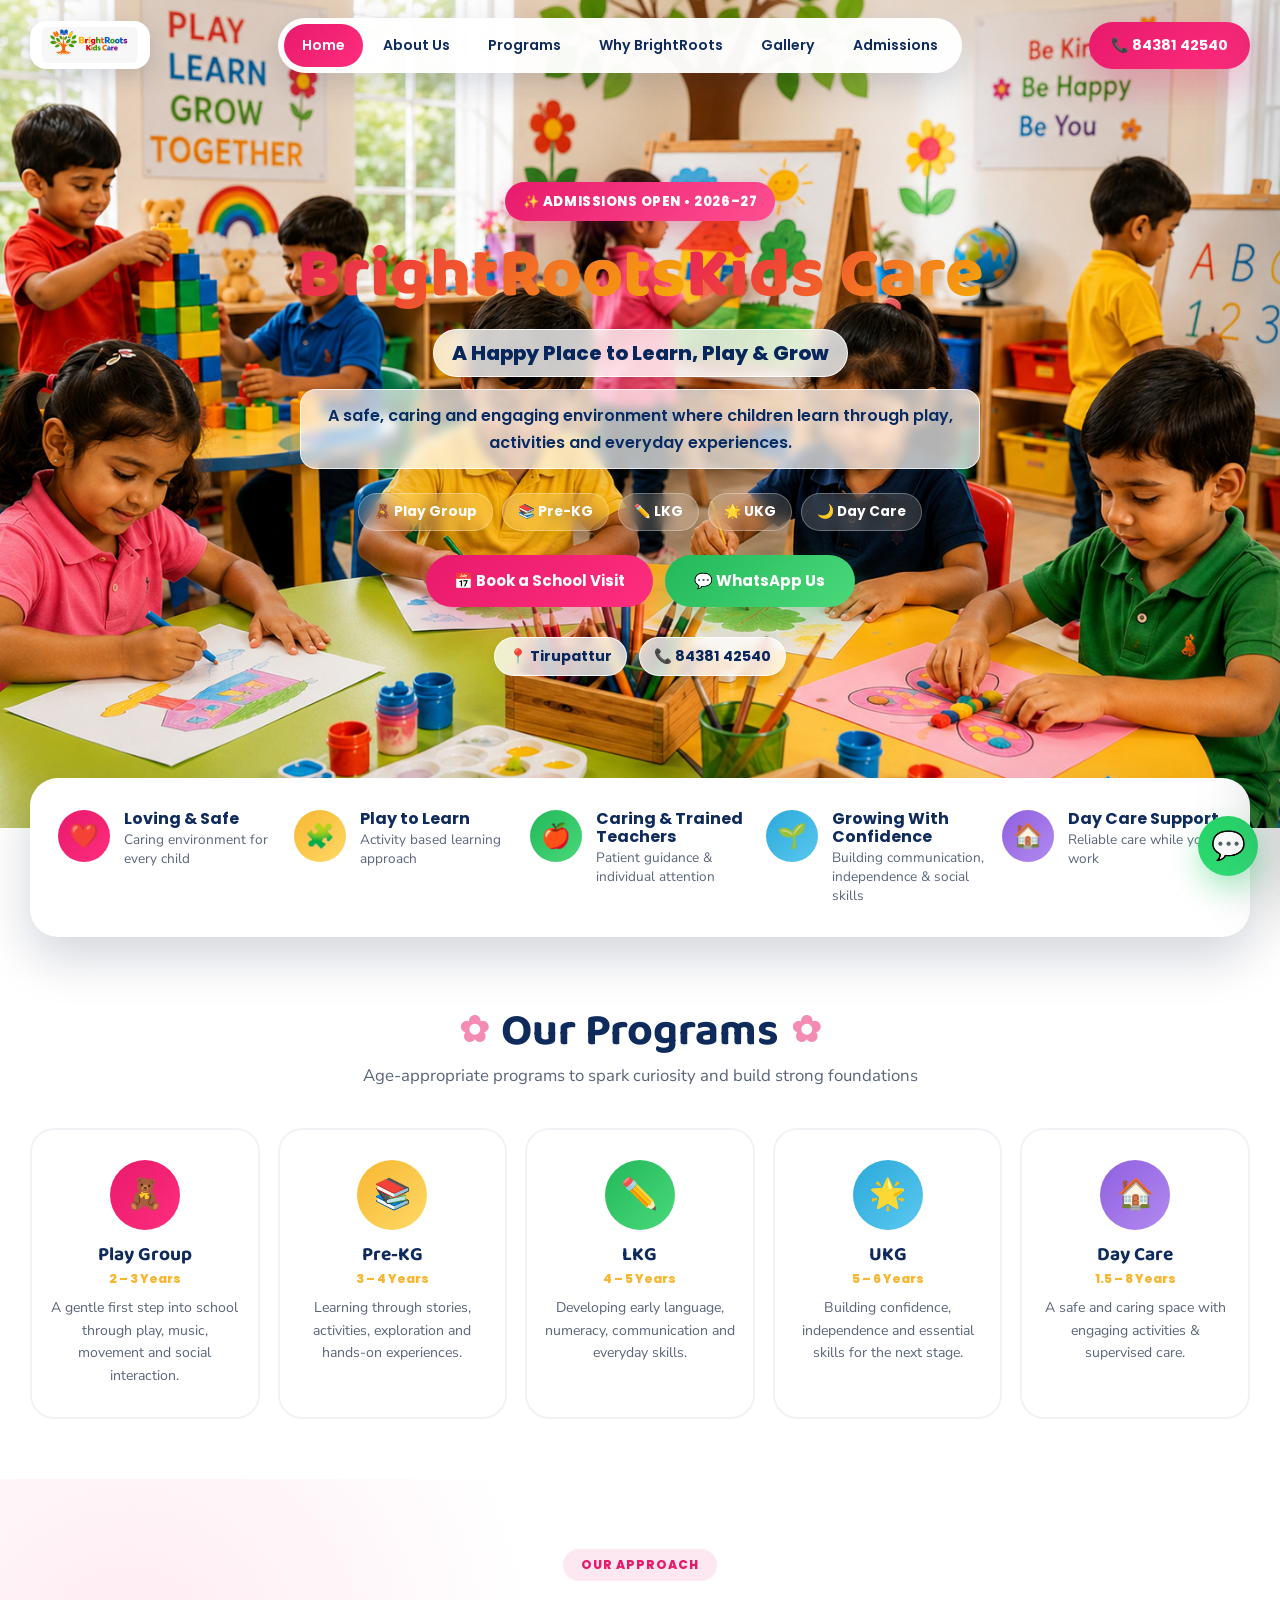
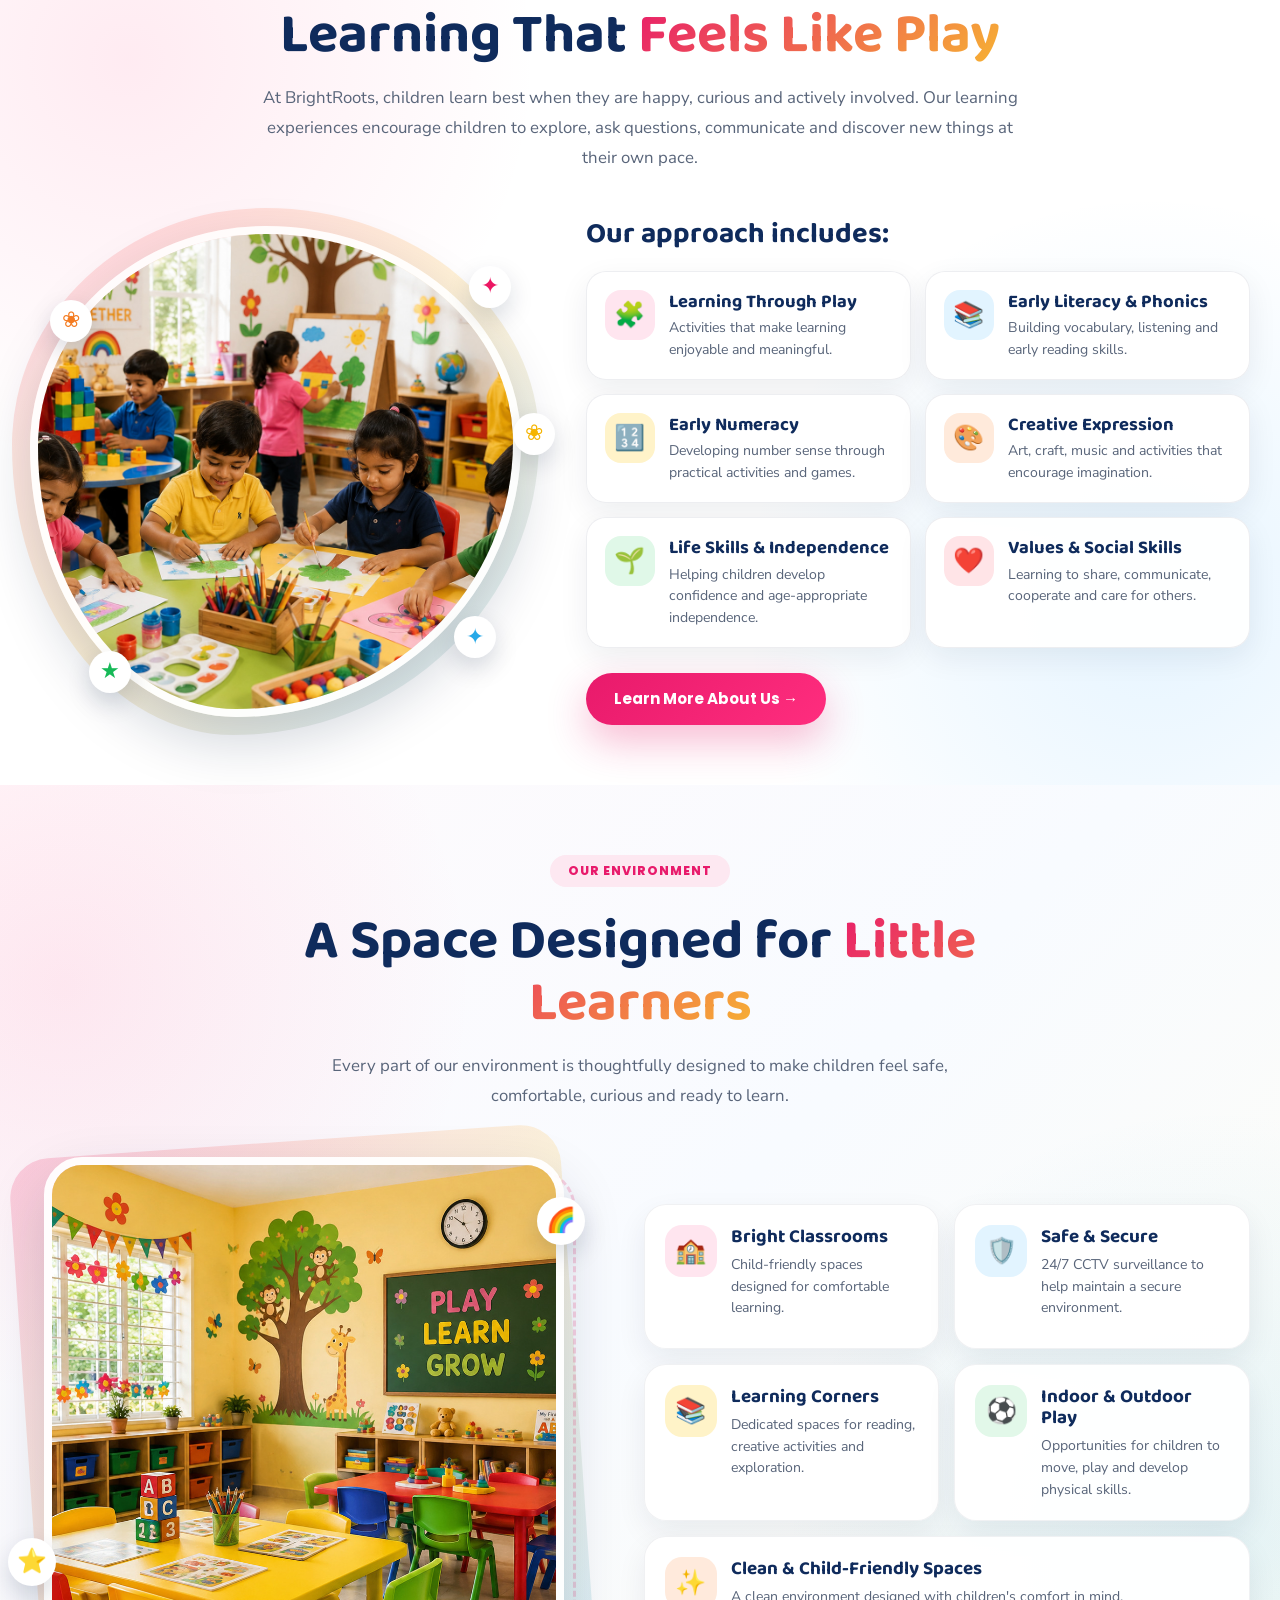
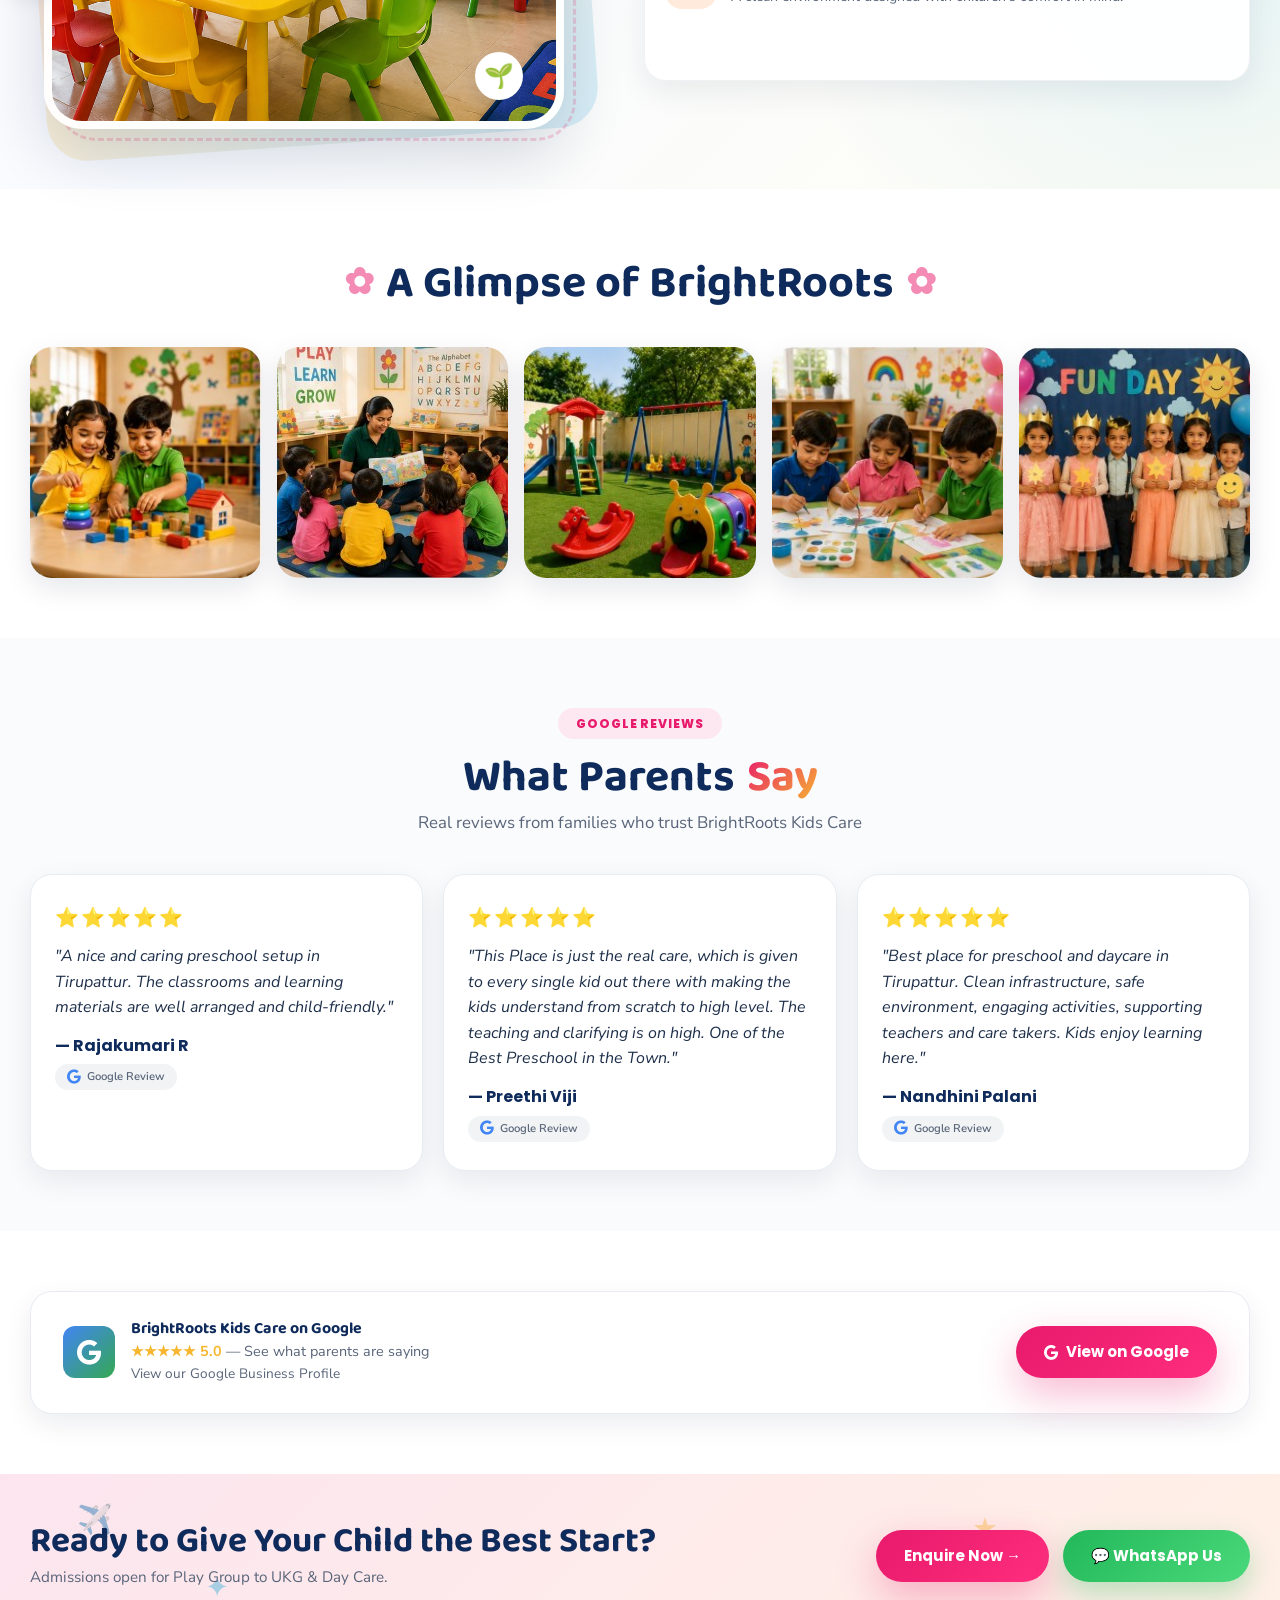
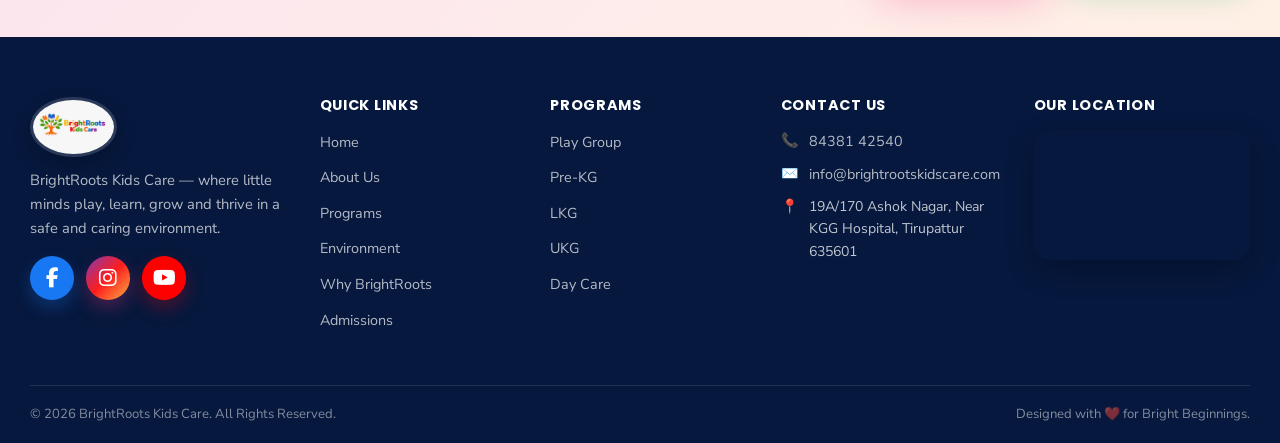
==== commit f329aedf: "Update index.html" ====
--- a/index.html
+++ b/index.html
@@ -201,11 +201,11 @@
             gap: 16px;
         }
 
-        .brand-logo {
+      .brand-logo {
     display: flex;
     align-items: center;
     flex-shrink: 0;
-    transition: transform 0.2s ease, box-shadow 0.2s ease;
+    transition: transform 0.2s ease, box-shadow 0.25s ease;
 }
 
 .brand-logo:hover {
@@ -213,14 +213,15 @@
 }
 
 .brand-logo img {
-    width: 220px;
-    height: 75px;
-    border-radius: 18px;
-    object-fit: contain;
+    width: 120px;
+    height: 48px;
+    display: block;
+    object-fit: cover;
     object-position: center;
     background: #ffffff;
-    padding: 8px 18px;
-    border: 3px solid rgba(255, 255, 255, 0.8);
+    padding: 4px 10px;
+    border-radius: 16px;
+    border: 2px solid rgba(255, 255, 255, 0.9);
     box-shadow: 0 8px 24px rgba(6, 24, 61, 0.16);
 }
         
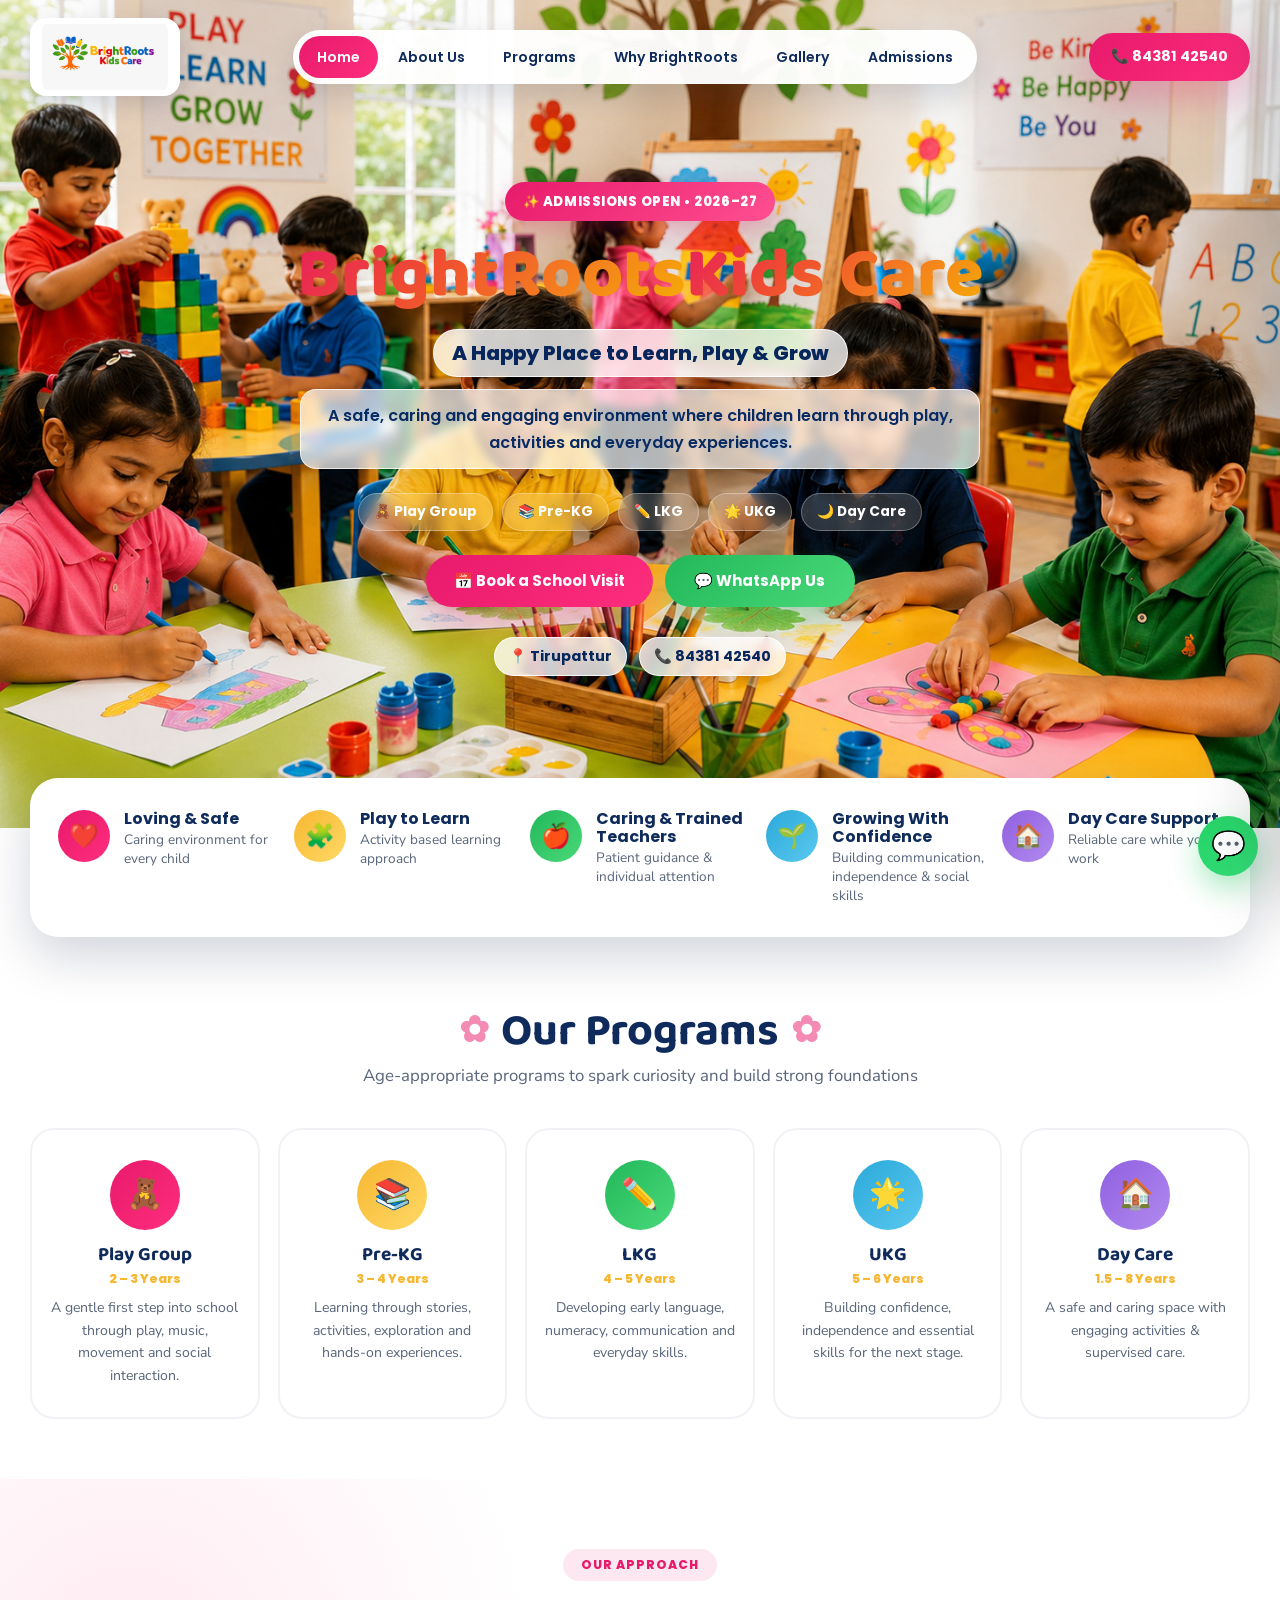
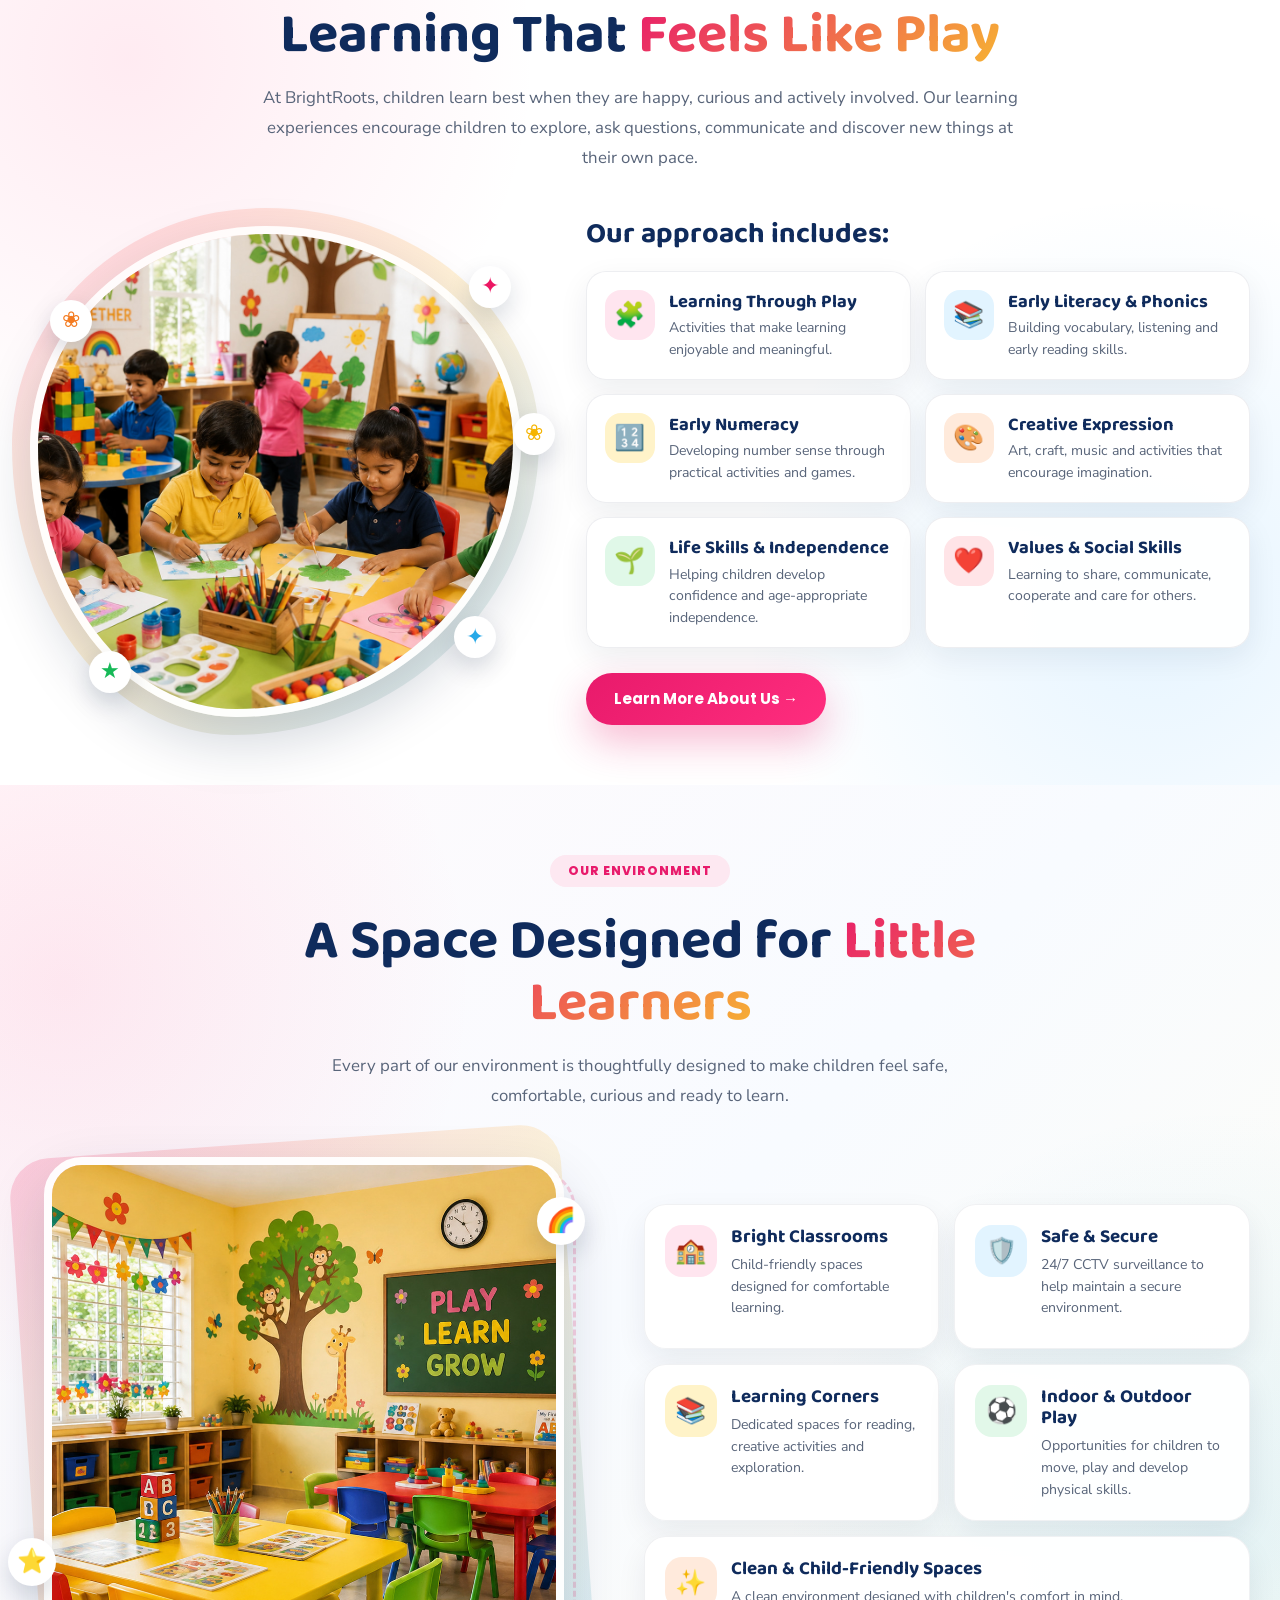
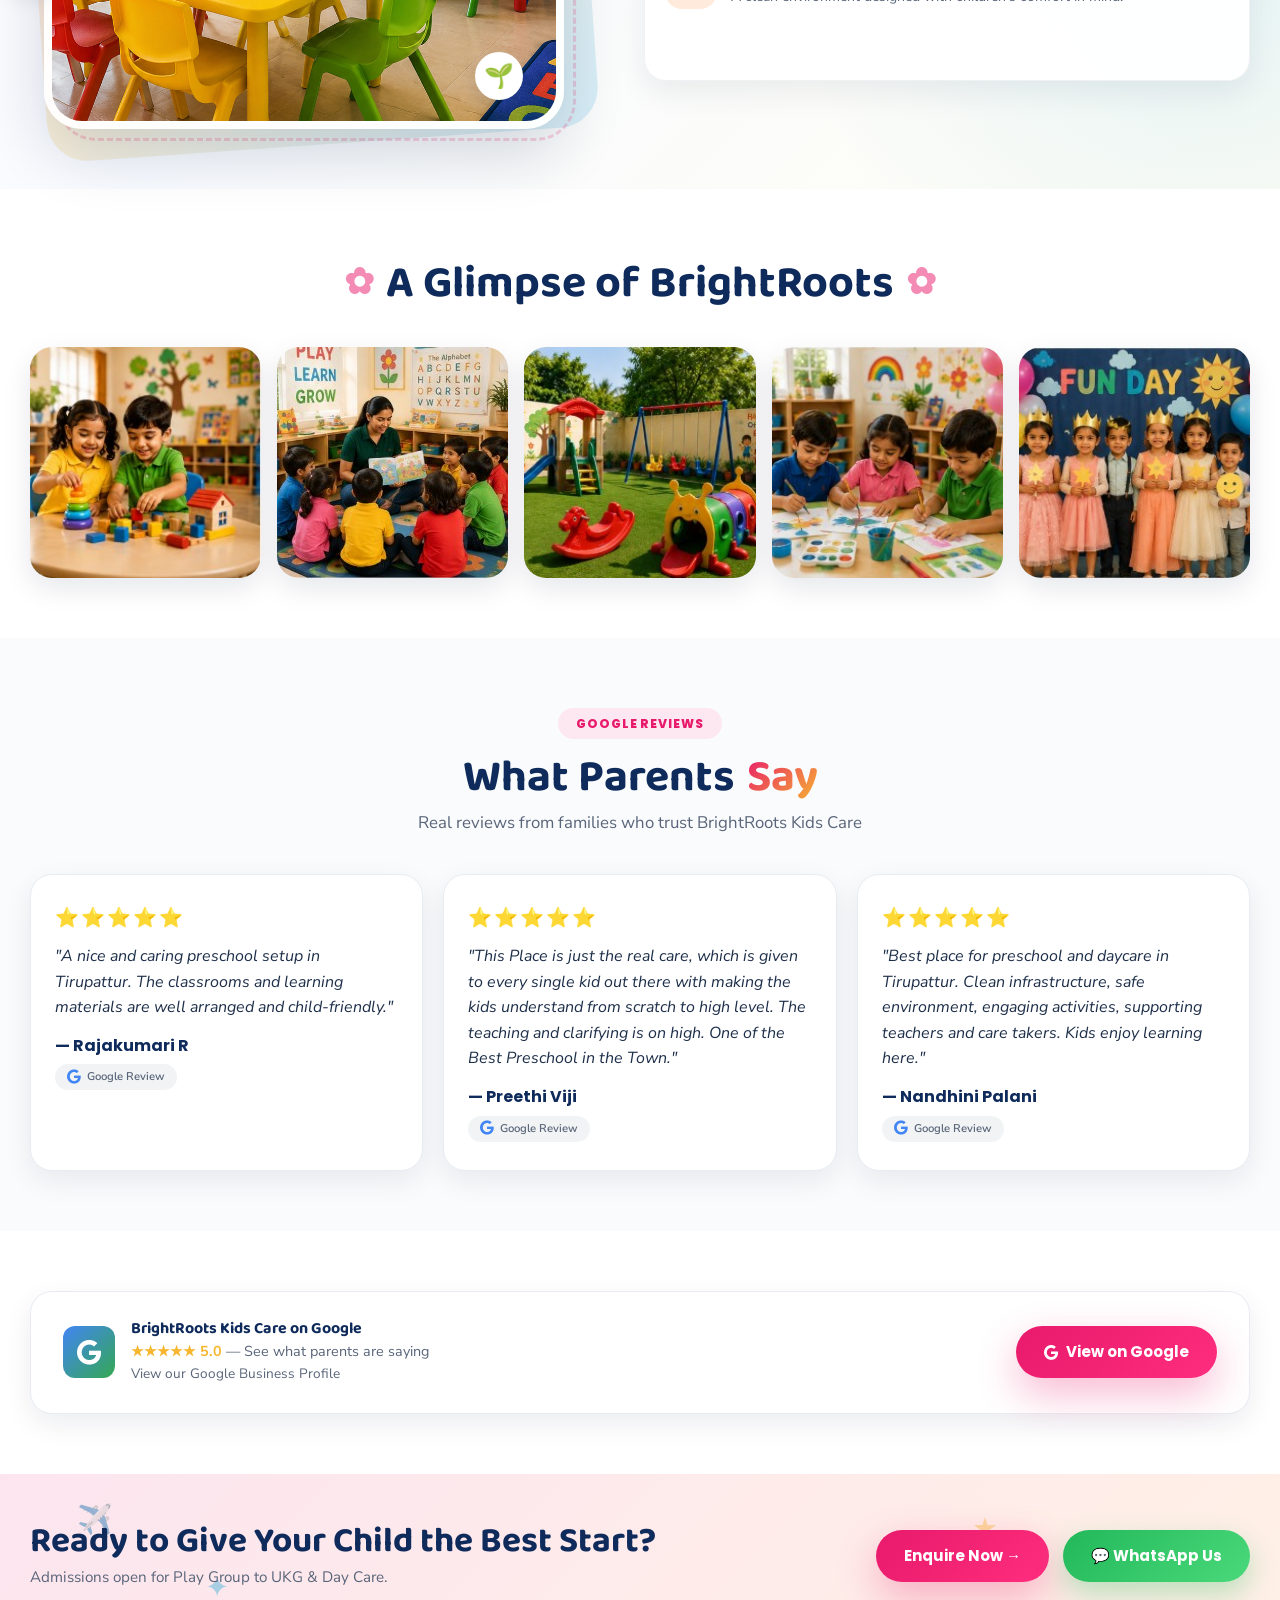
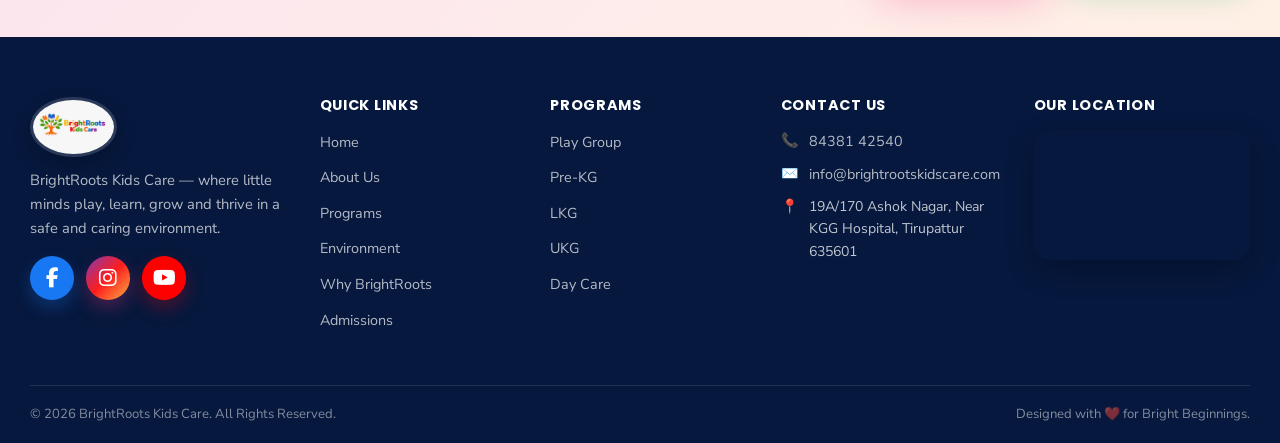
==== commit 7b0b0a2c: "Resize brand logo dimensions in index.html" ====
--- a/index.html
+++ b/index.html
@@ -213,8 +213,8 @@
 }
 
 .brand-logo img {
-    width: 120px;
-    height: 48px;
+    width: 150px;
+    height: 78px;
     display: block;
     object-fit: cover;
     object-position: center;
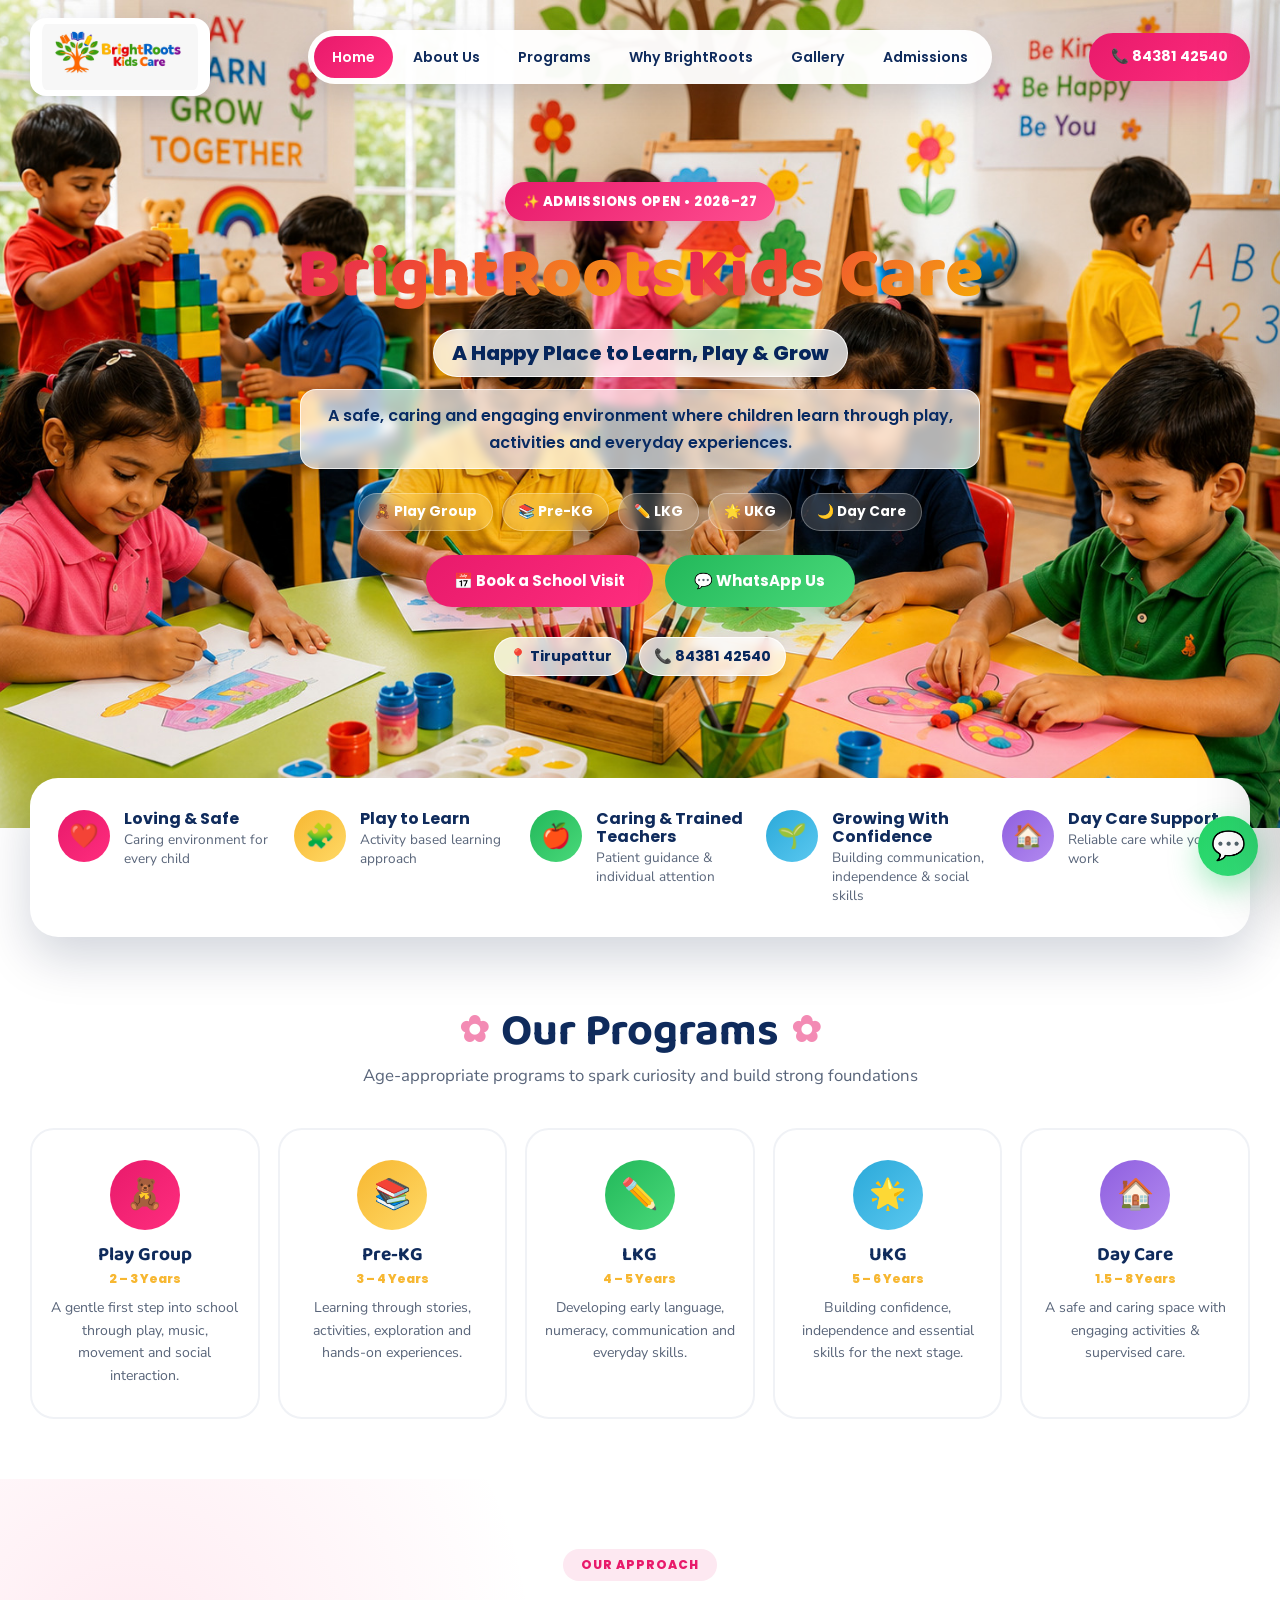
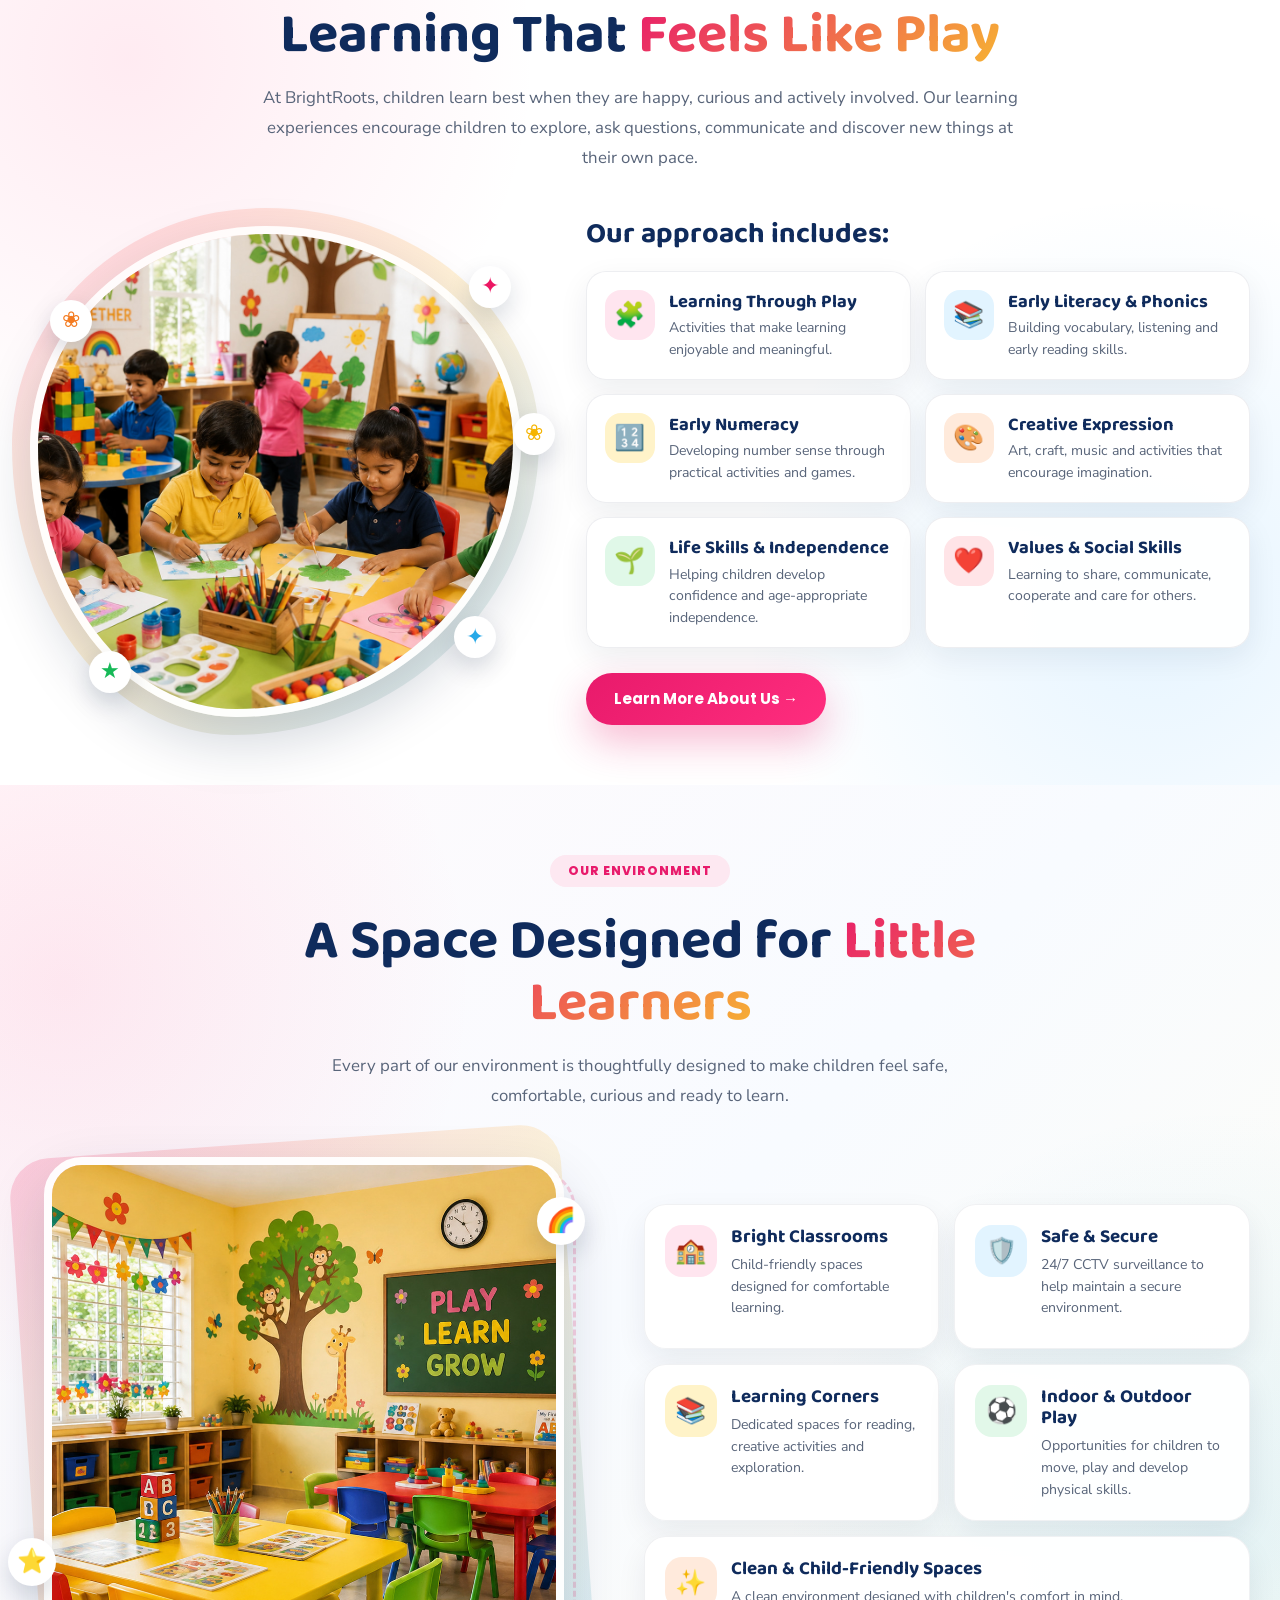
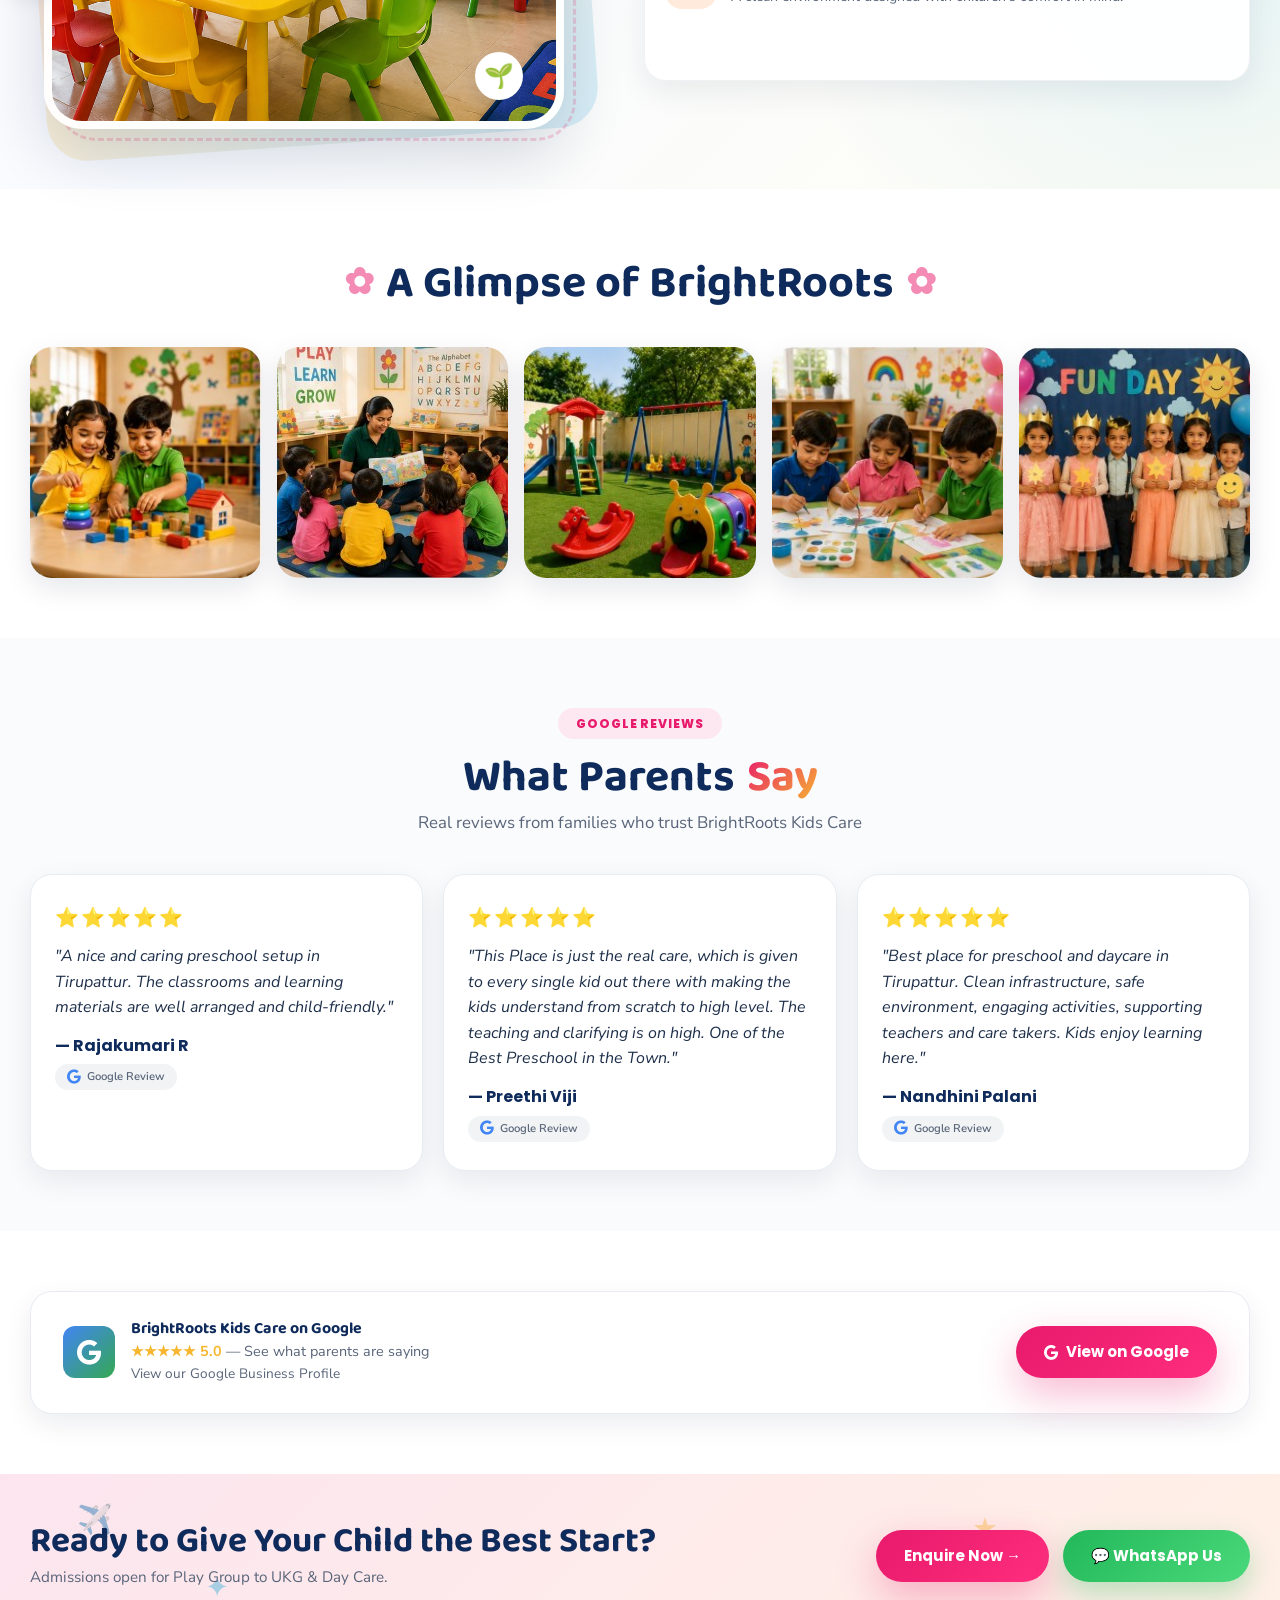
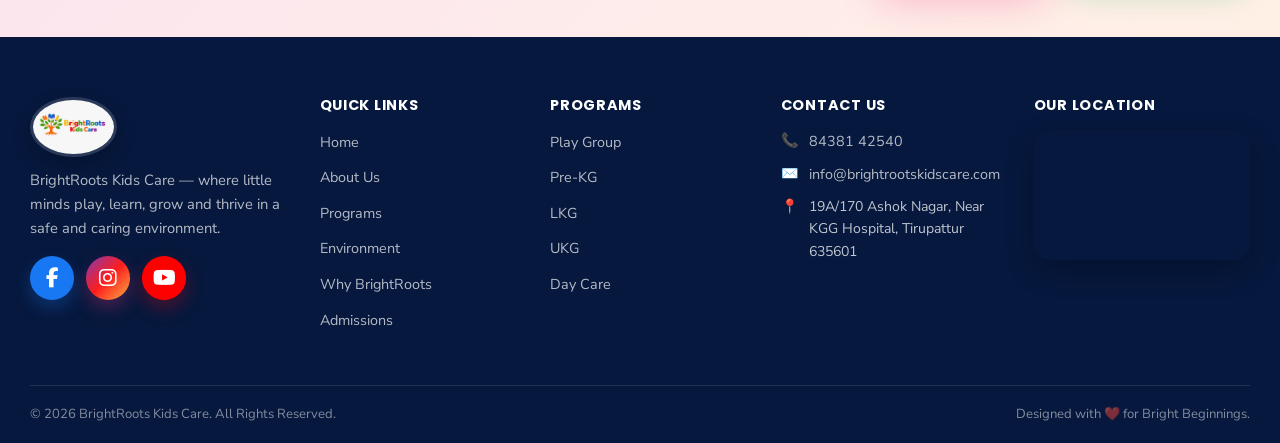
==== commit 00541393: "Increase brand logo width from 150px to 180px" ====
--- a/index.html
+++ b/index.html
@@ -213,7 +213,7 @@
 }
 
 .brand-logo img {
-    width: 150px;
+    width: 180px;
     height: 78px;
     display: block;
     object-fit: cover;
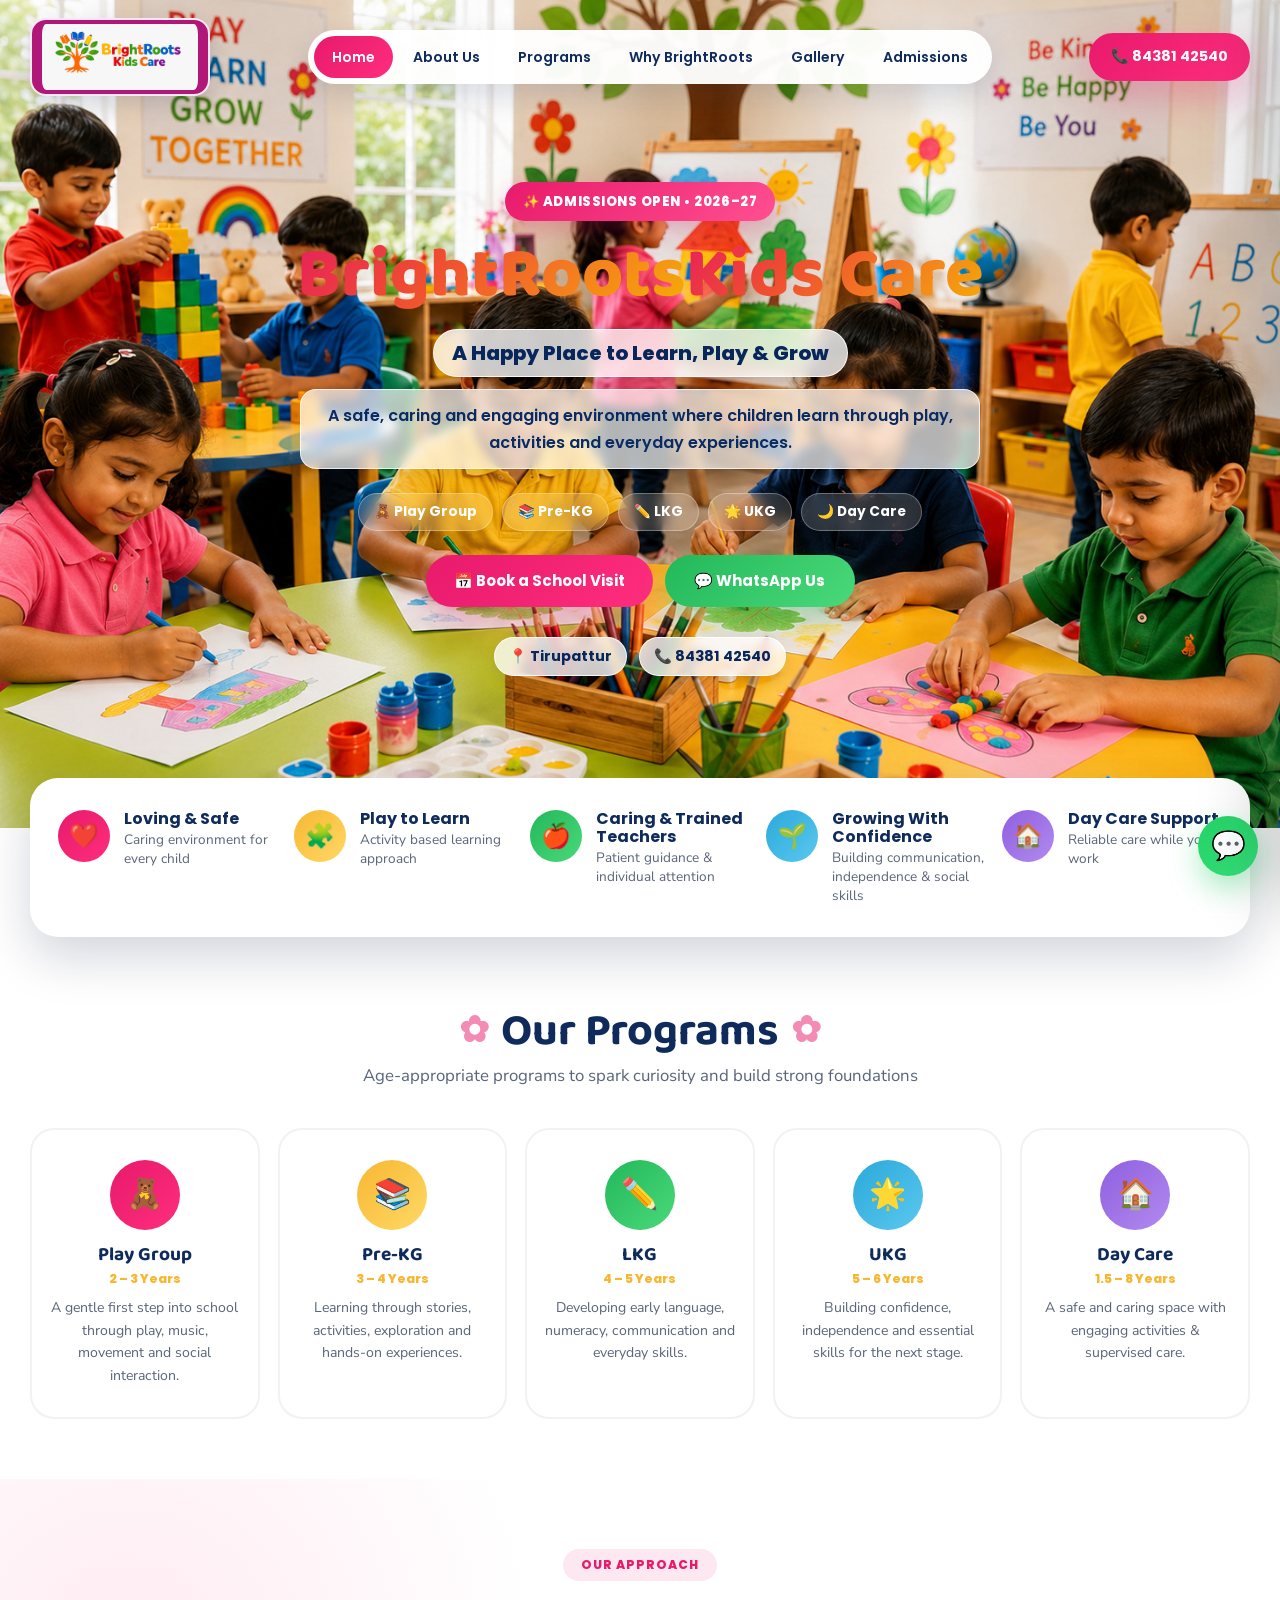
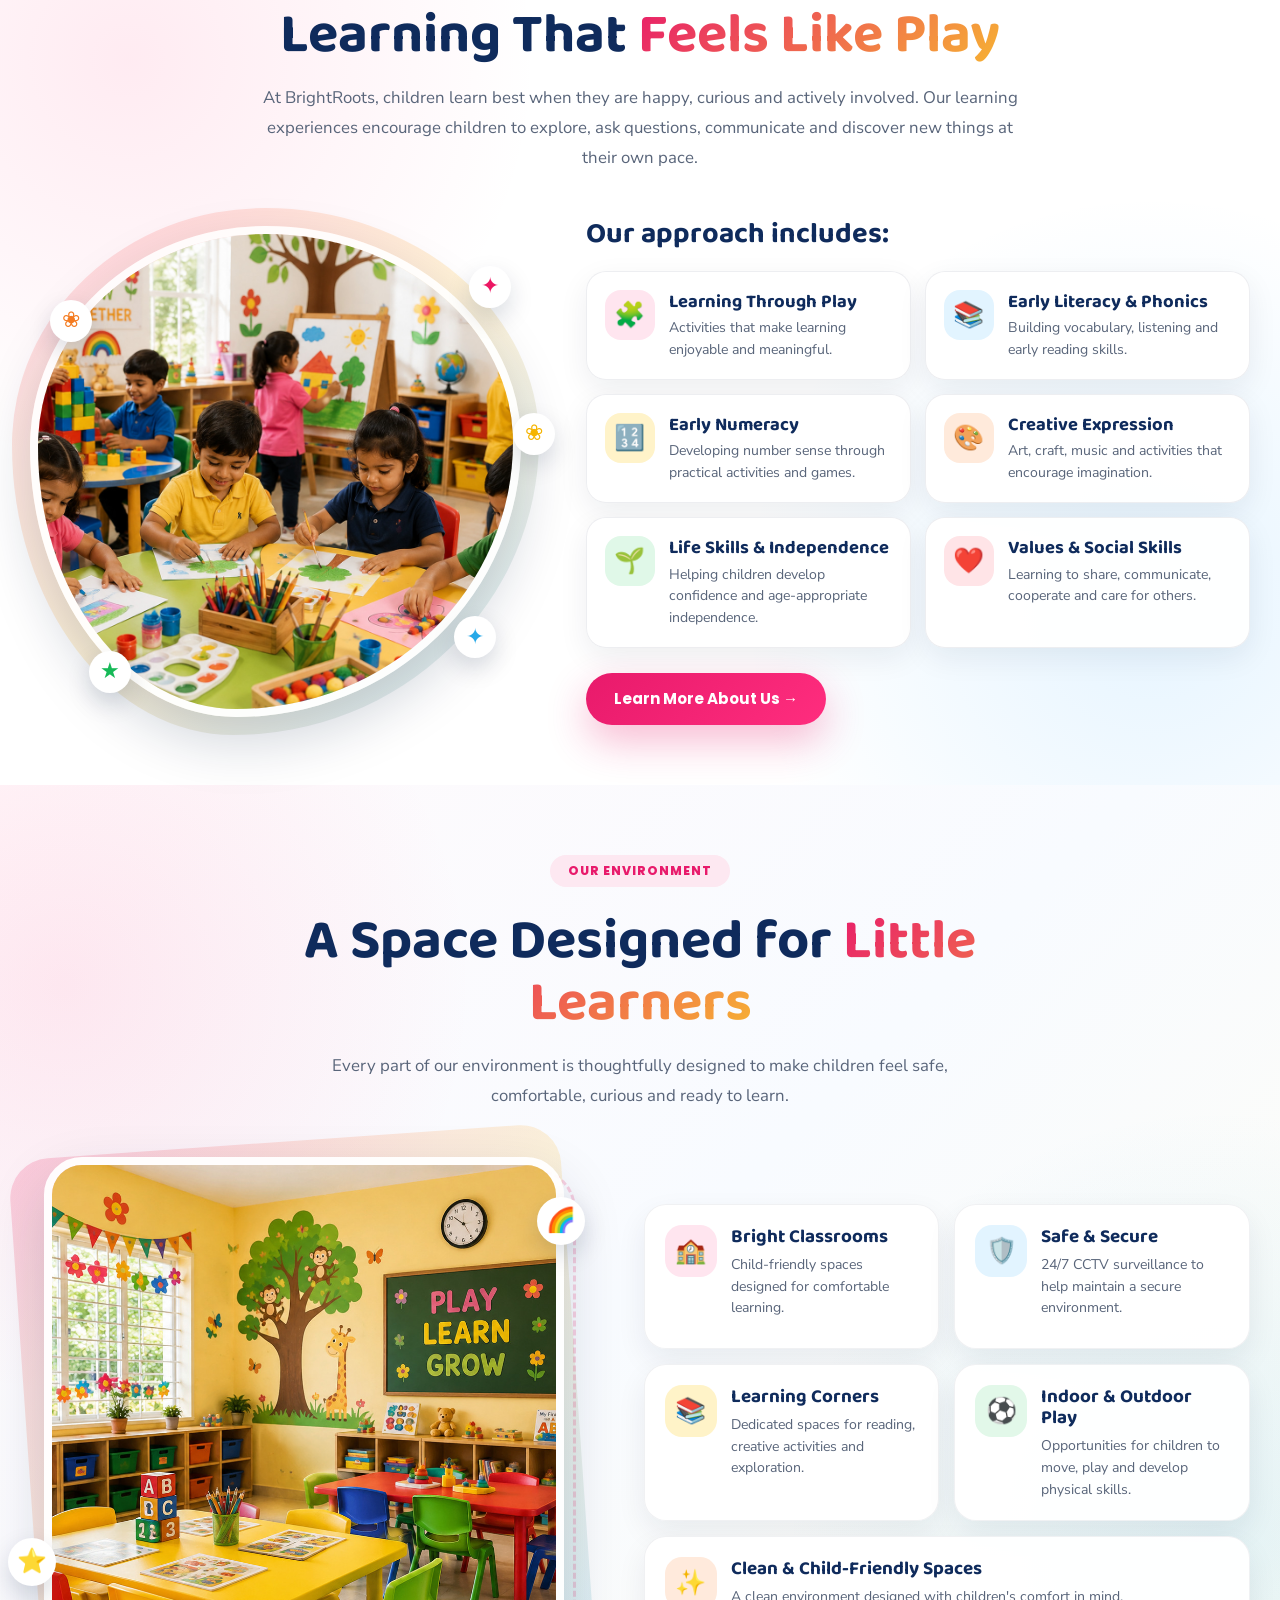
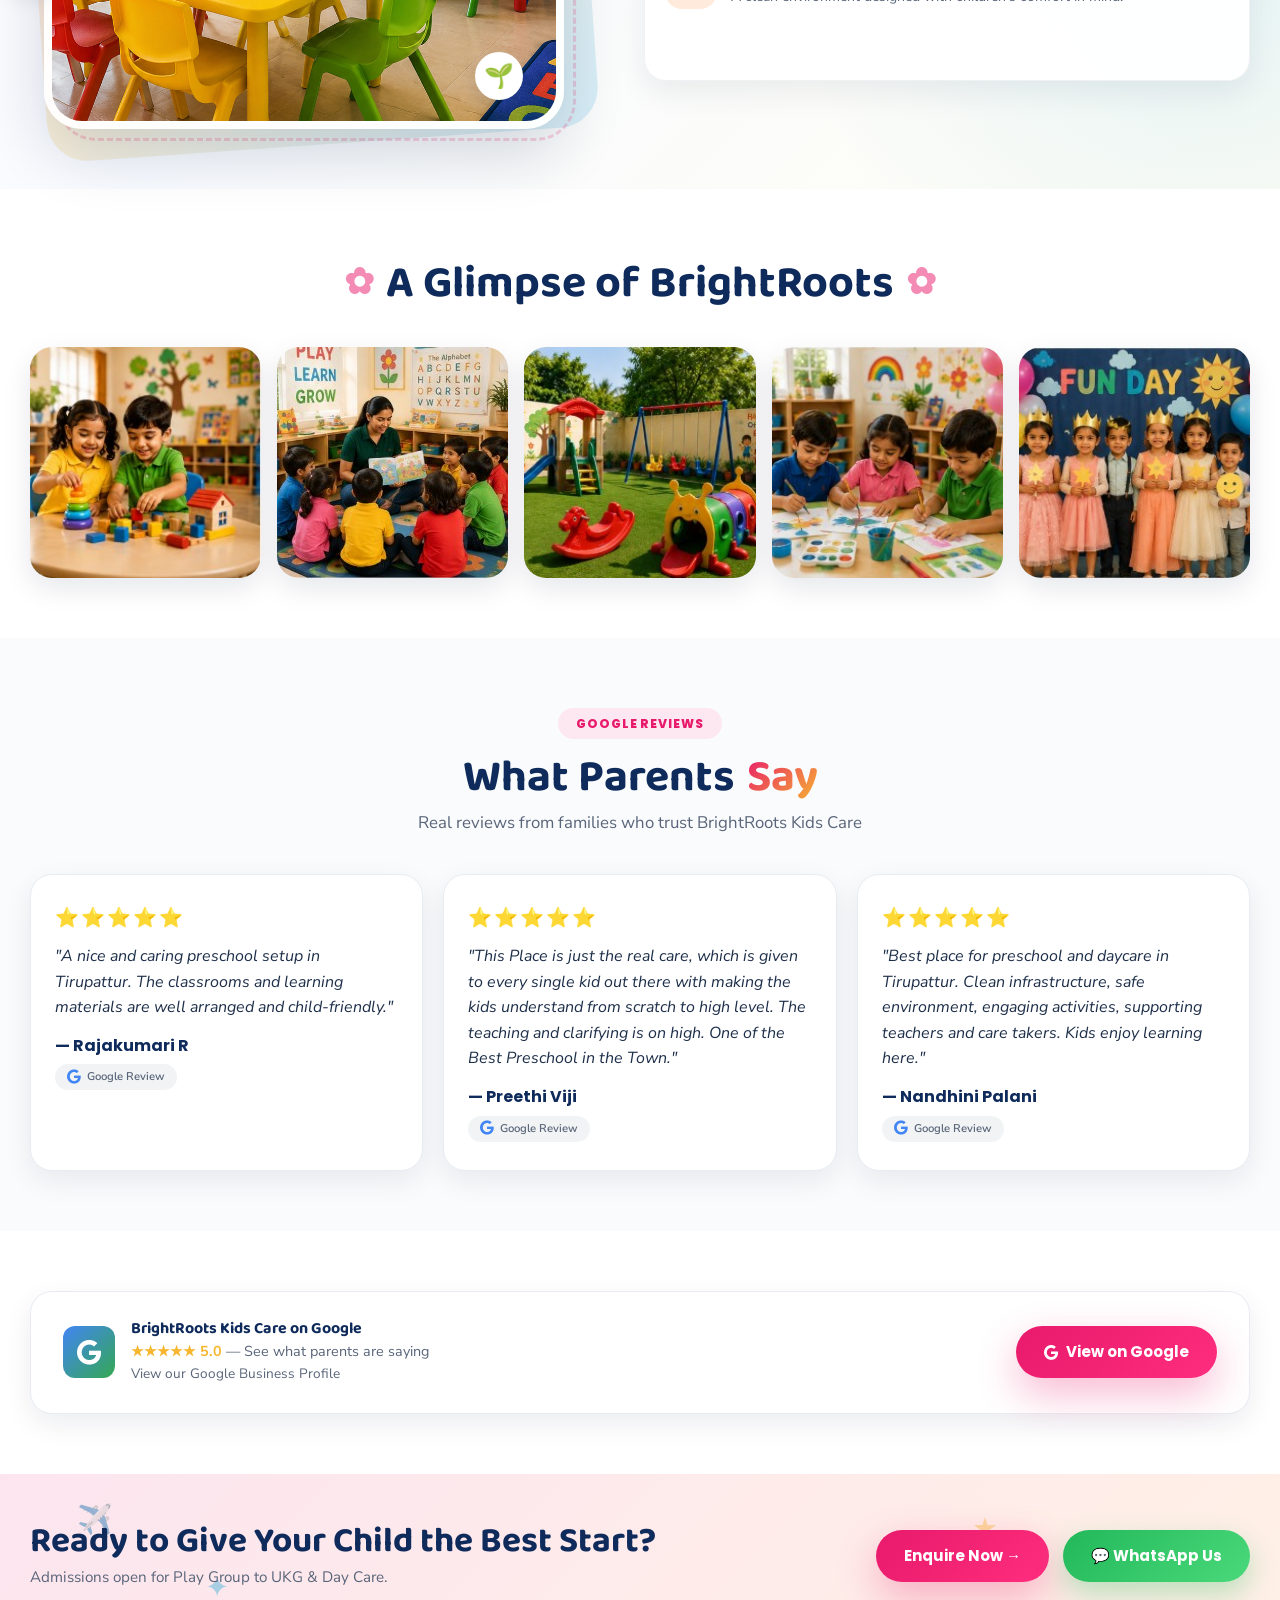
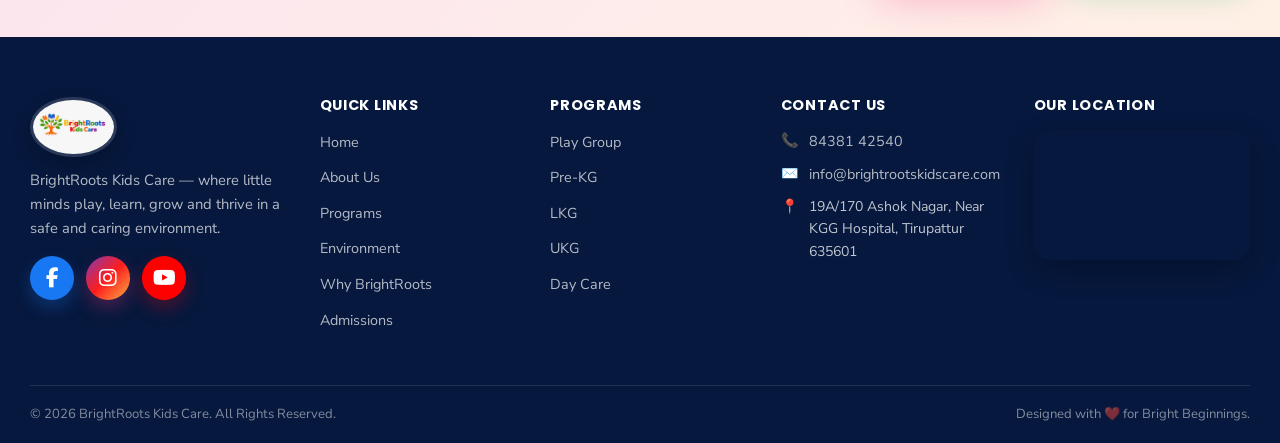
==== commit 8cd9cc7d: "Change background color from white to pink" ====
--- a/index.html
+++ b/index.html
@@ -218,7 +218,7 @@
     display: block;
     object-fit: cover;
     object-position: center;
-    background: #ffffff;
+    background: #b01778;
     padding: 4px 10px;
     border-radius: 16px;
     border: 2px solid rgba(255, 255, 255, 0.9);
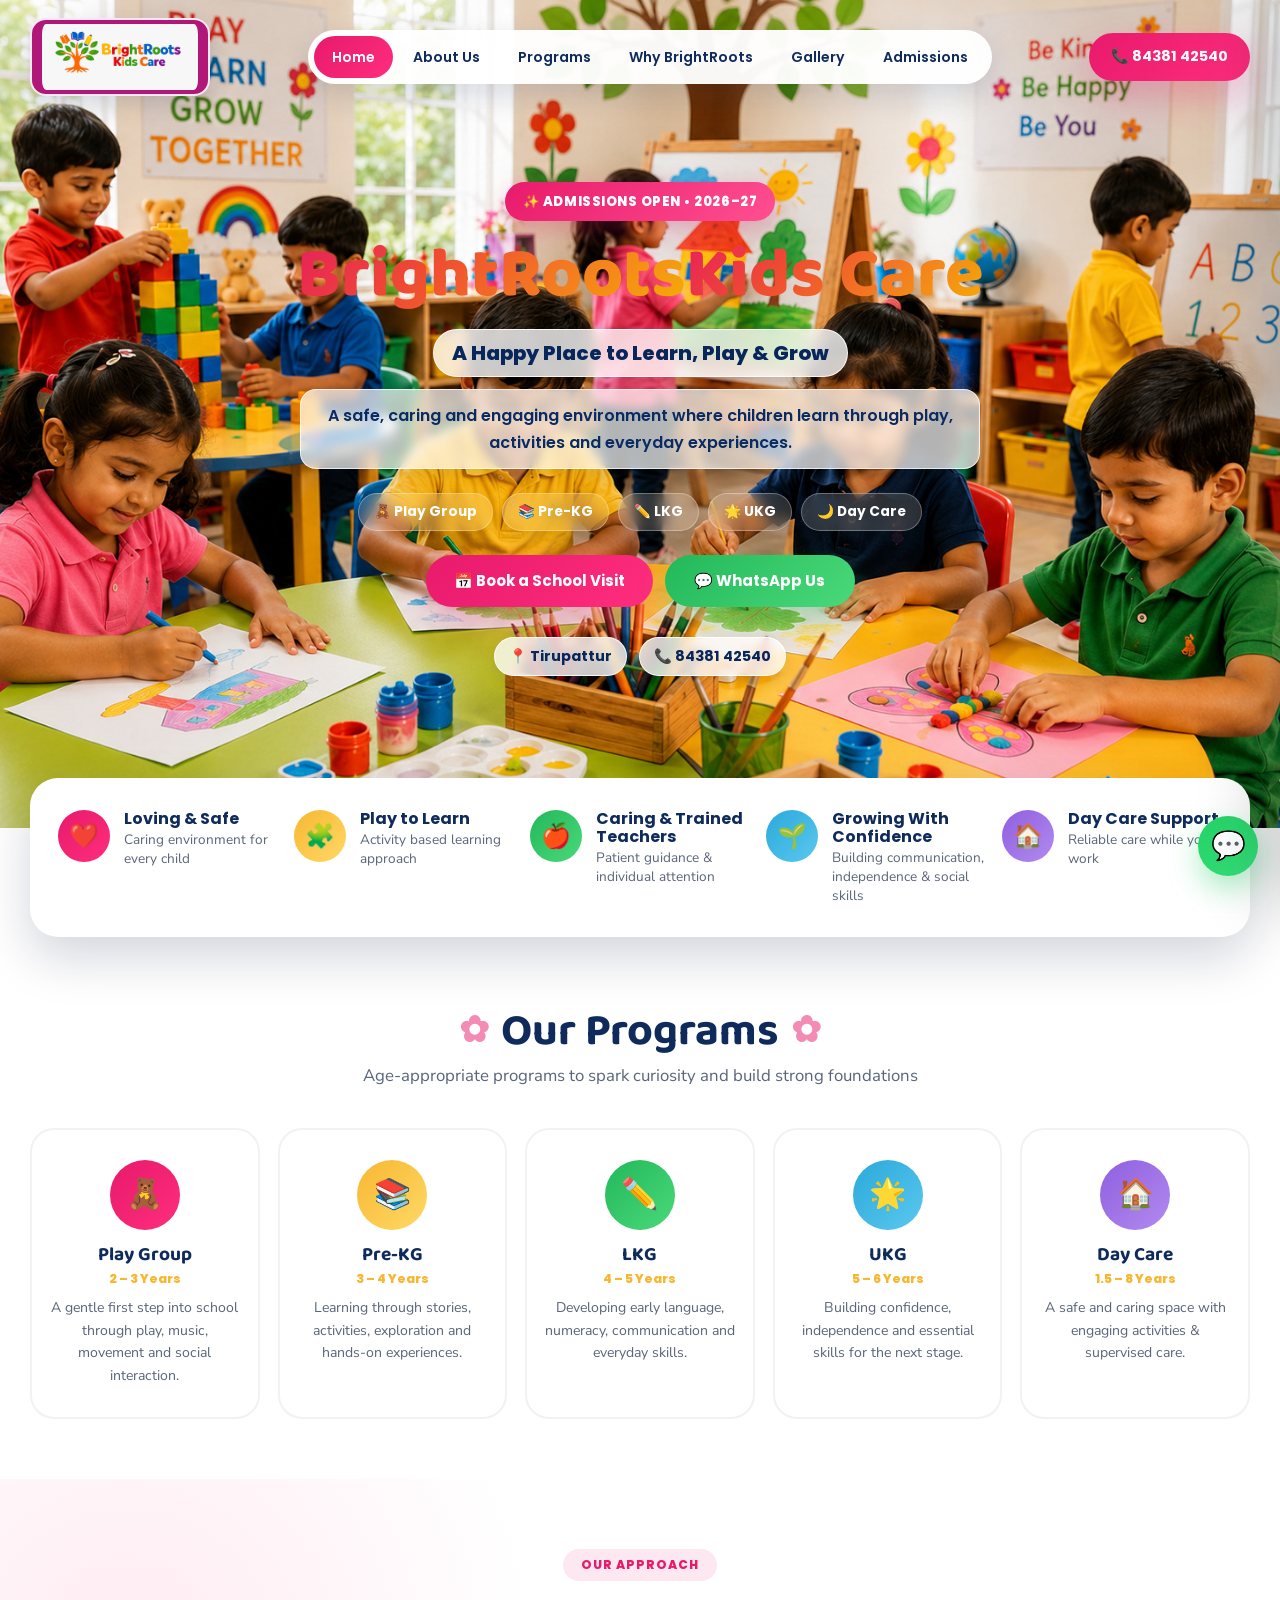
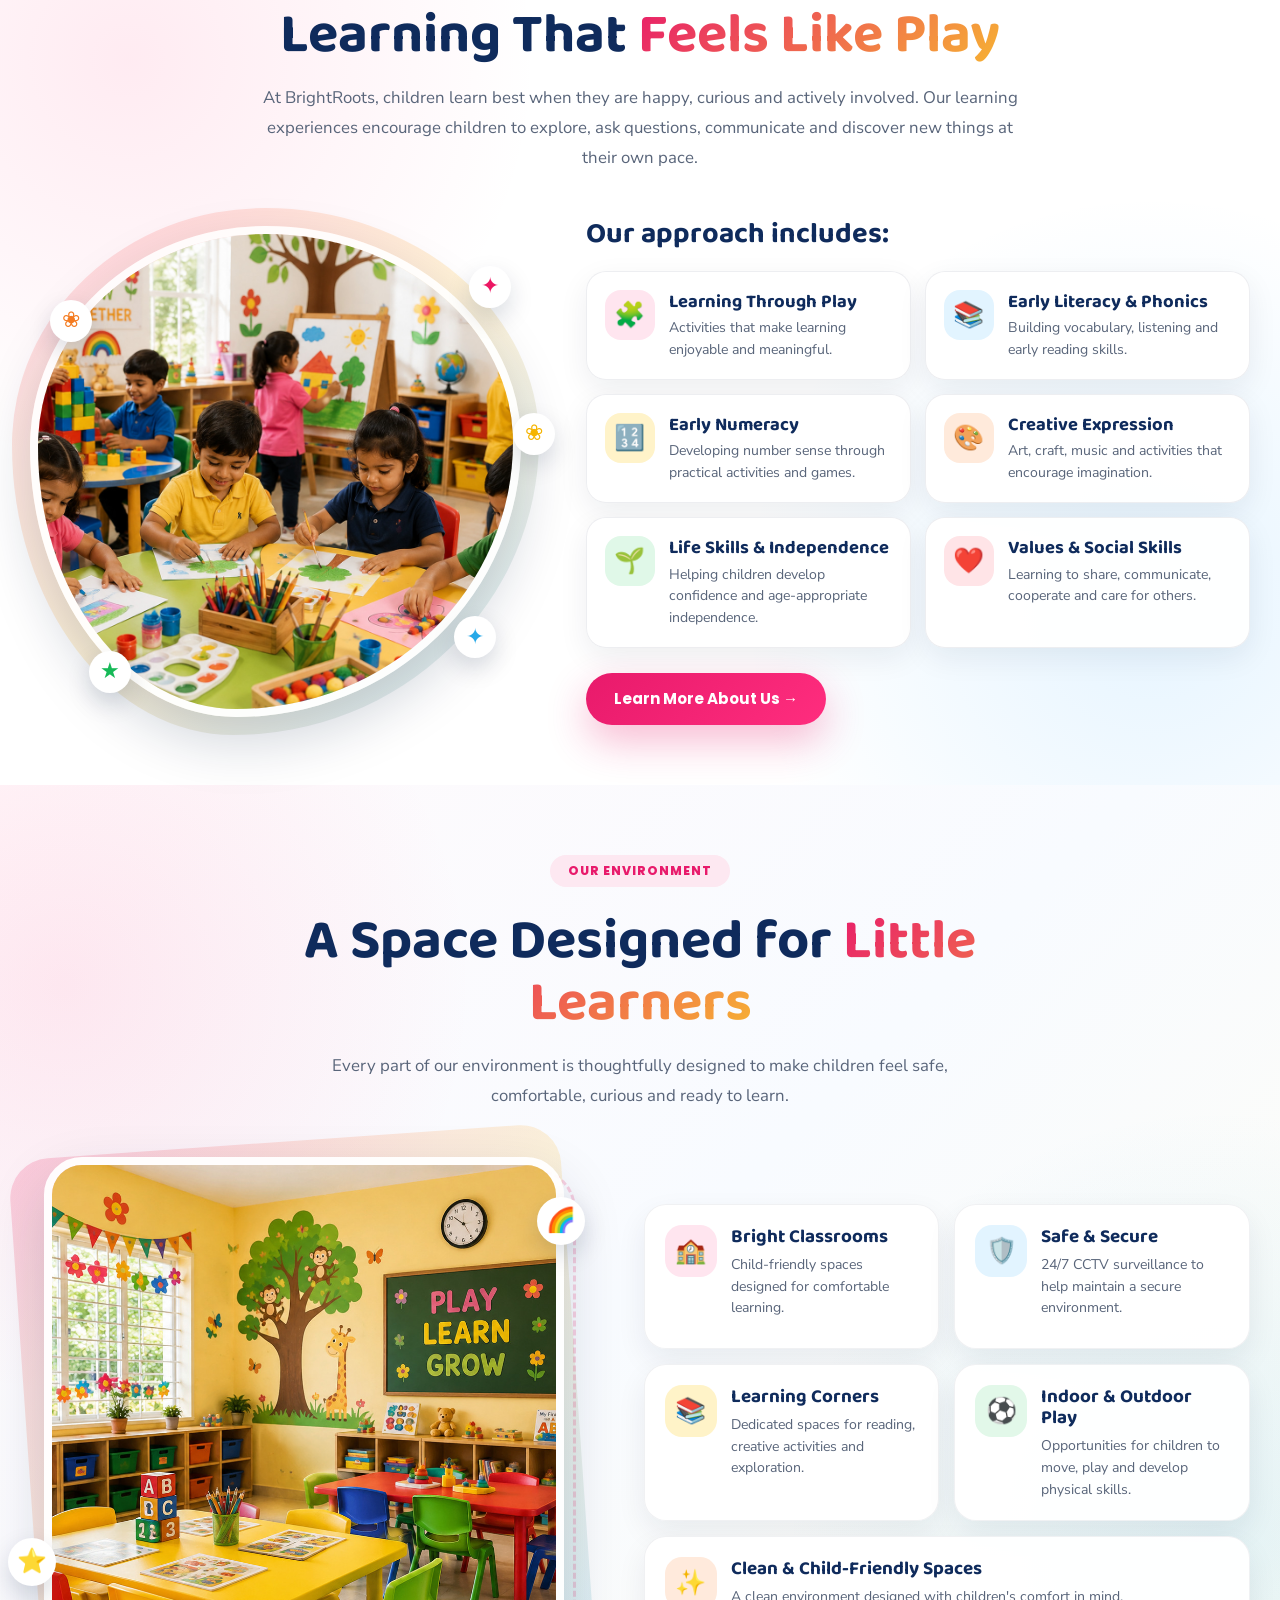
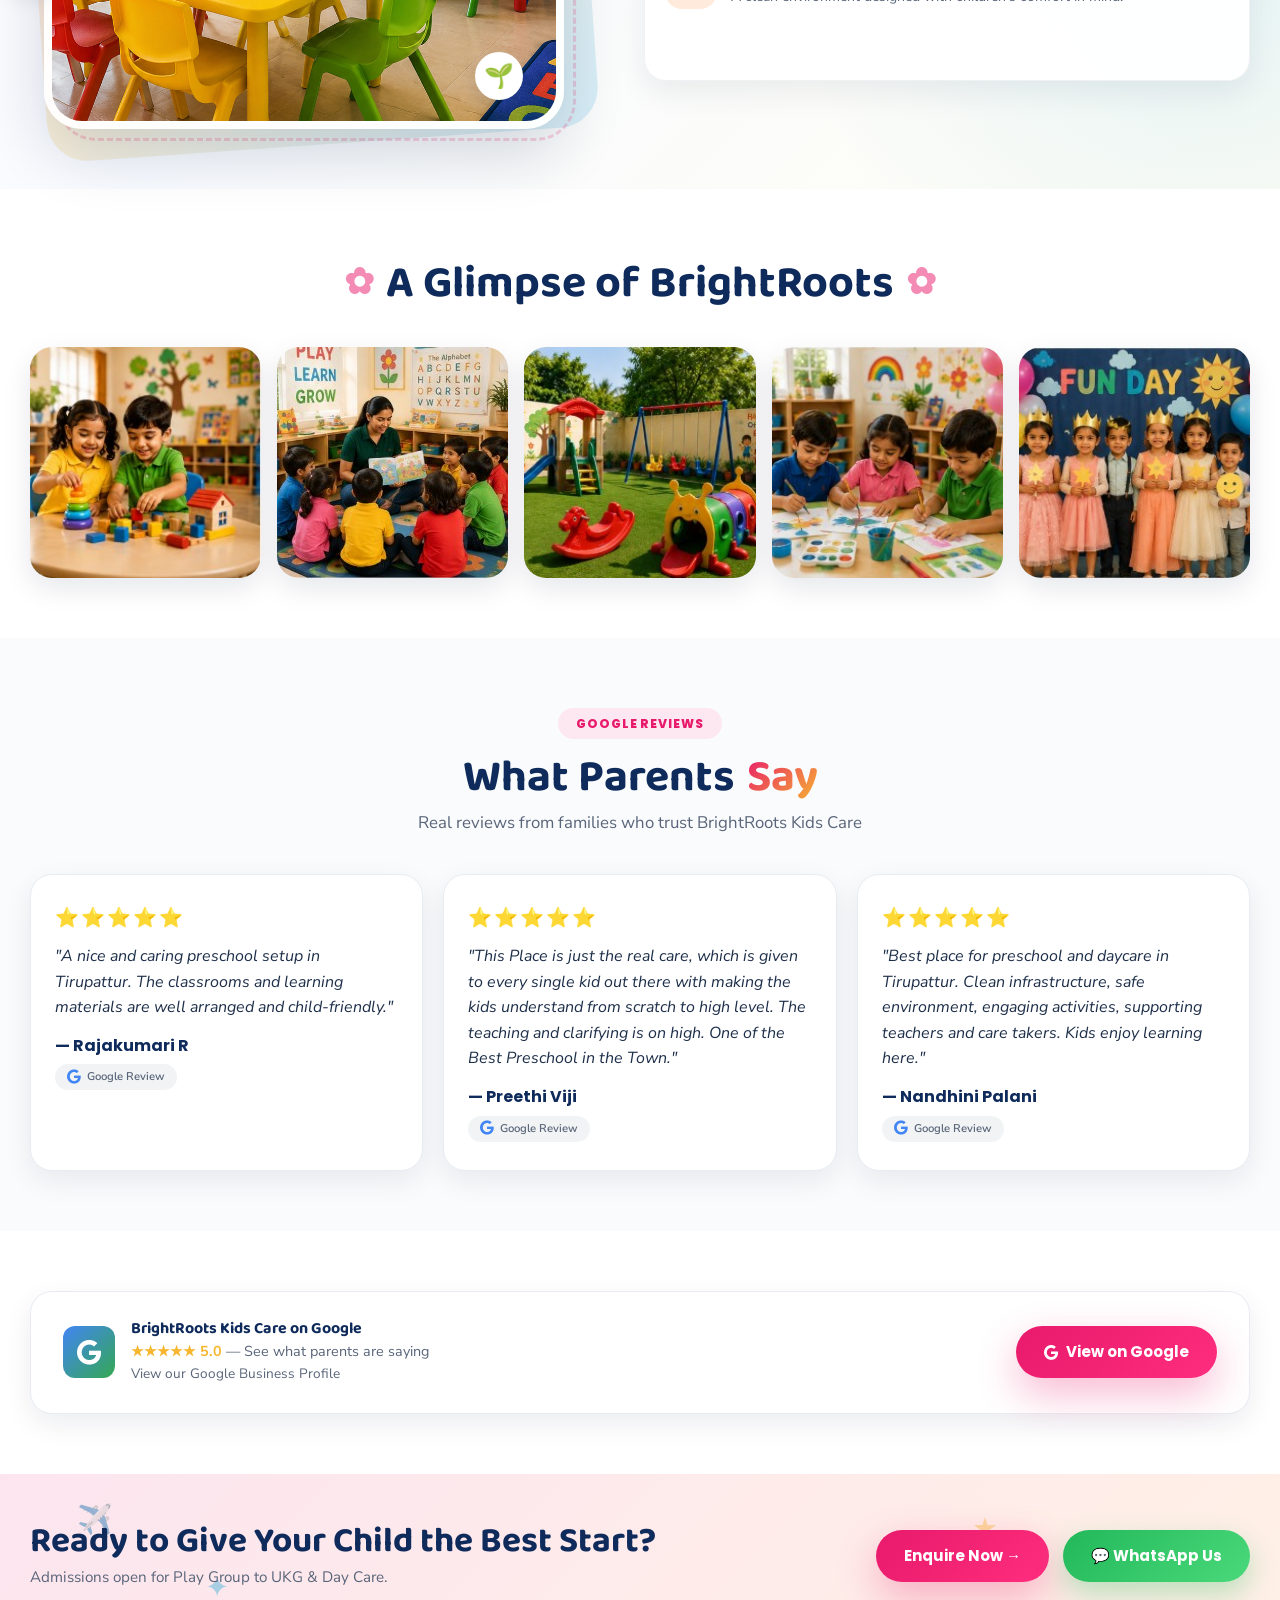
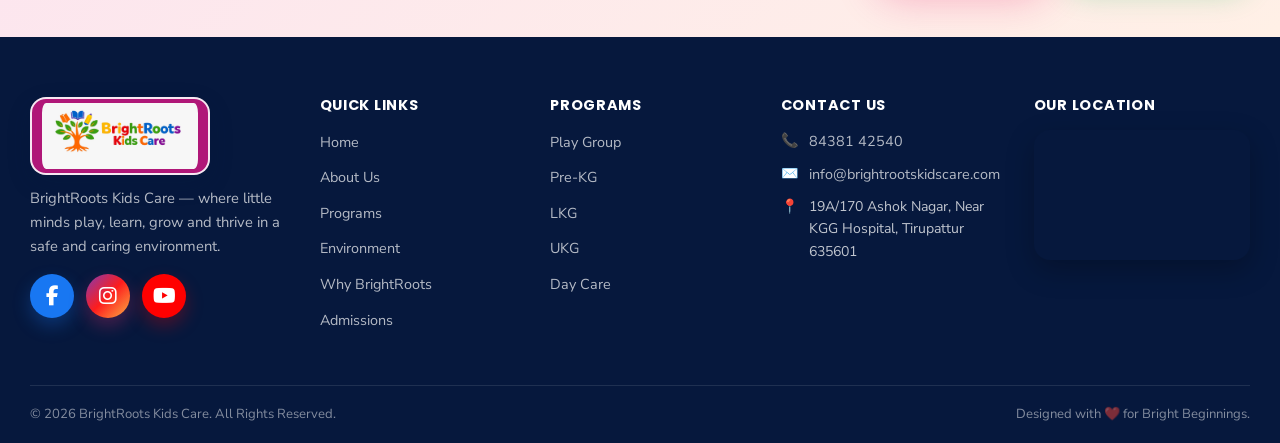
==== commit f7defd5a: "Revamp footer logo styles with new dimensions and effects" ====
--- a/index.html
+++ b/index.html
@@ -1685,13 +1685,17 @@
             margin-bottom: 12px;
         }
         .footer-logo-wrap img {
-            height: 60px;
-            width: auto;
-            object-fit: contain;
-            border-radius: 50%;
-            border: 3px solid rgba(255, 255, 255, 0.15);
-            box-shadow: 0 8px 20px rgba(0, 0, 0, 0.2);
-        }
+    width: 180px;
+    height: 78px;
+    display: block;
+    object-fit: cover;
+    object-position: center;
+    background: #b01778;
+    padding: 4px 10px;
+    border-radius: 16px;
+    border: 2px solid rgba(255, 255, 255, 0.9);
+    box-shadow: 0 8px 24px rgba(6, 24, 61, 0.16);
+}
         .footer-logo-wrap .footer-brand-text {
             line-height: 1.1;
         }
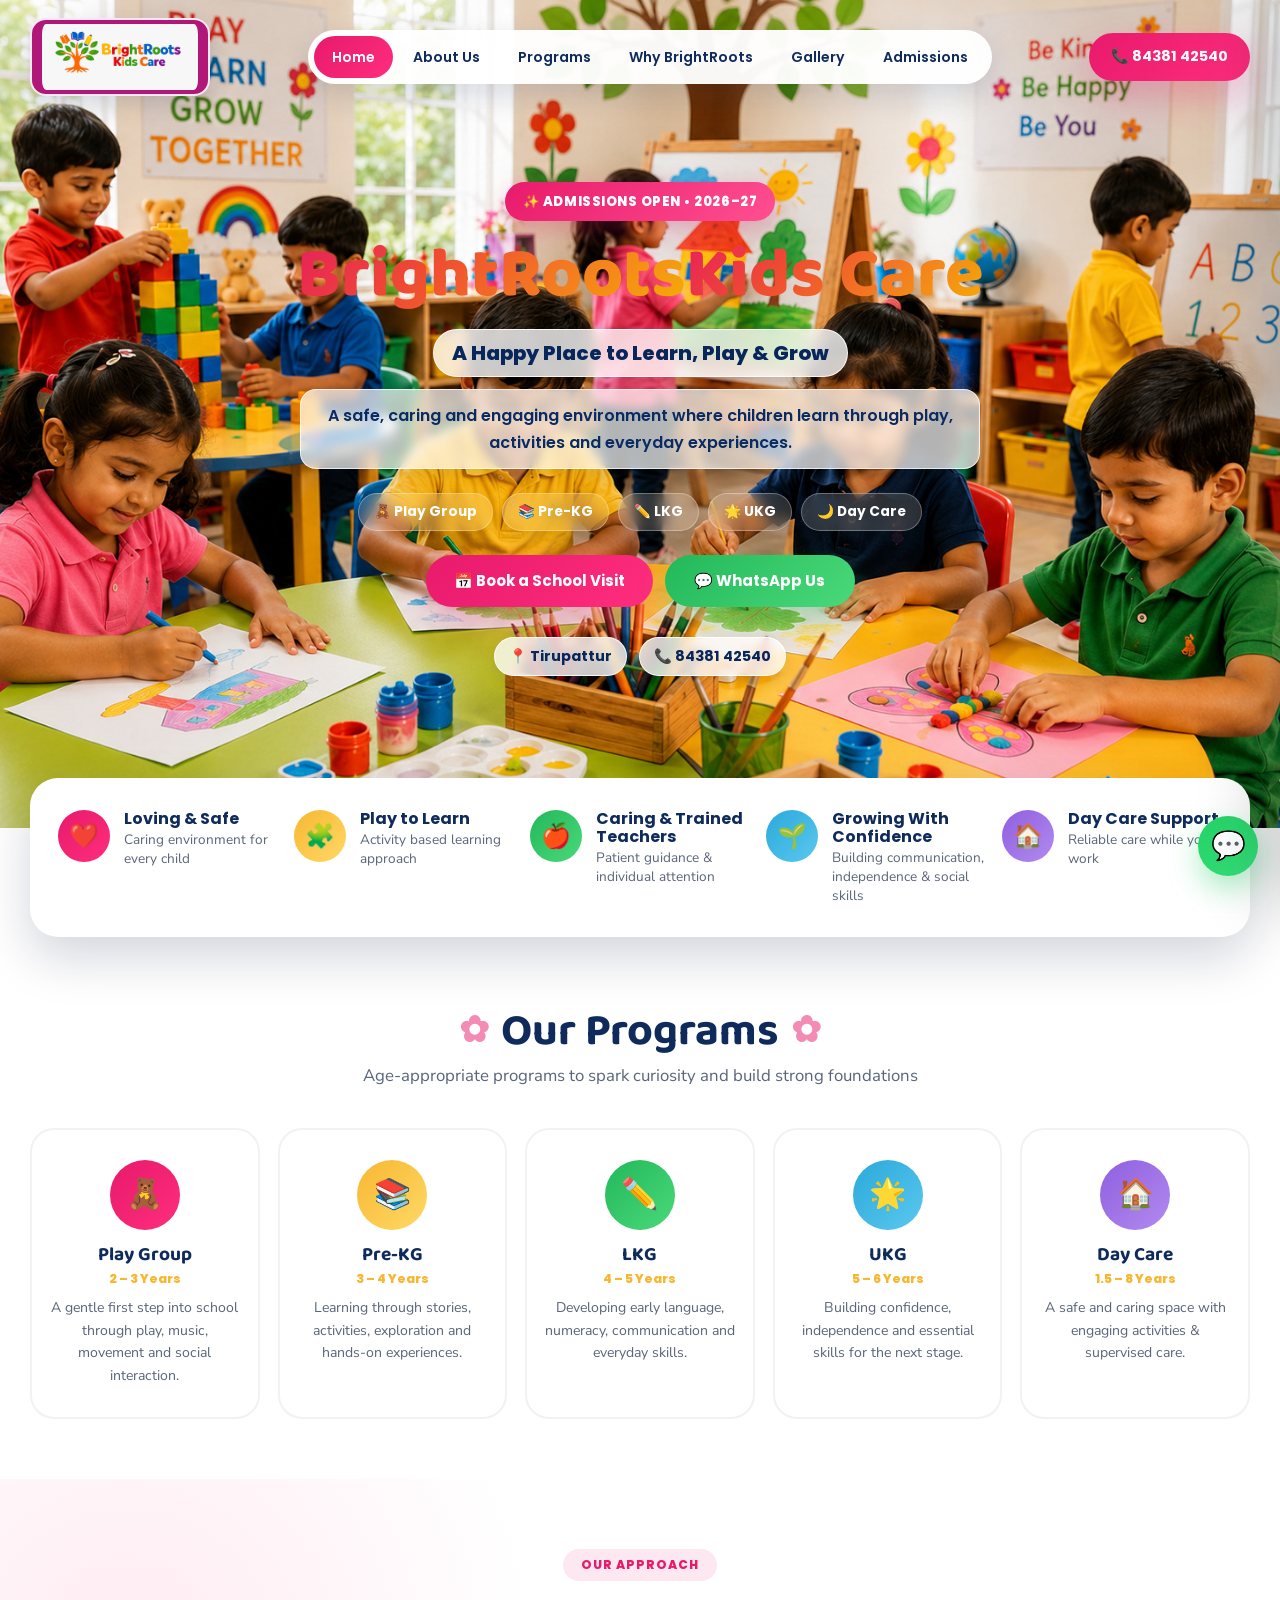
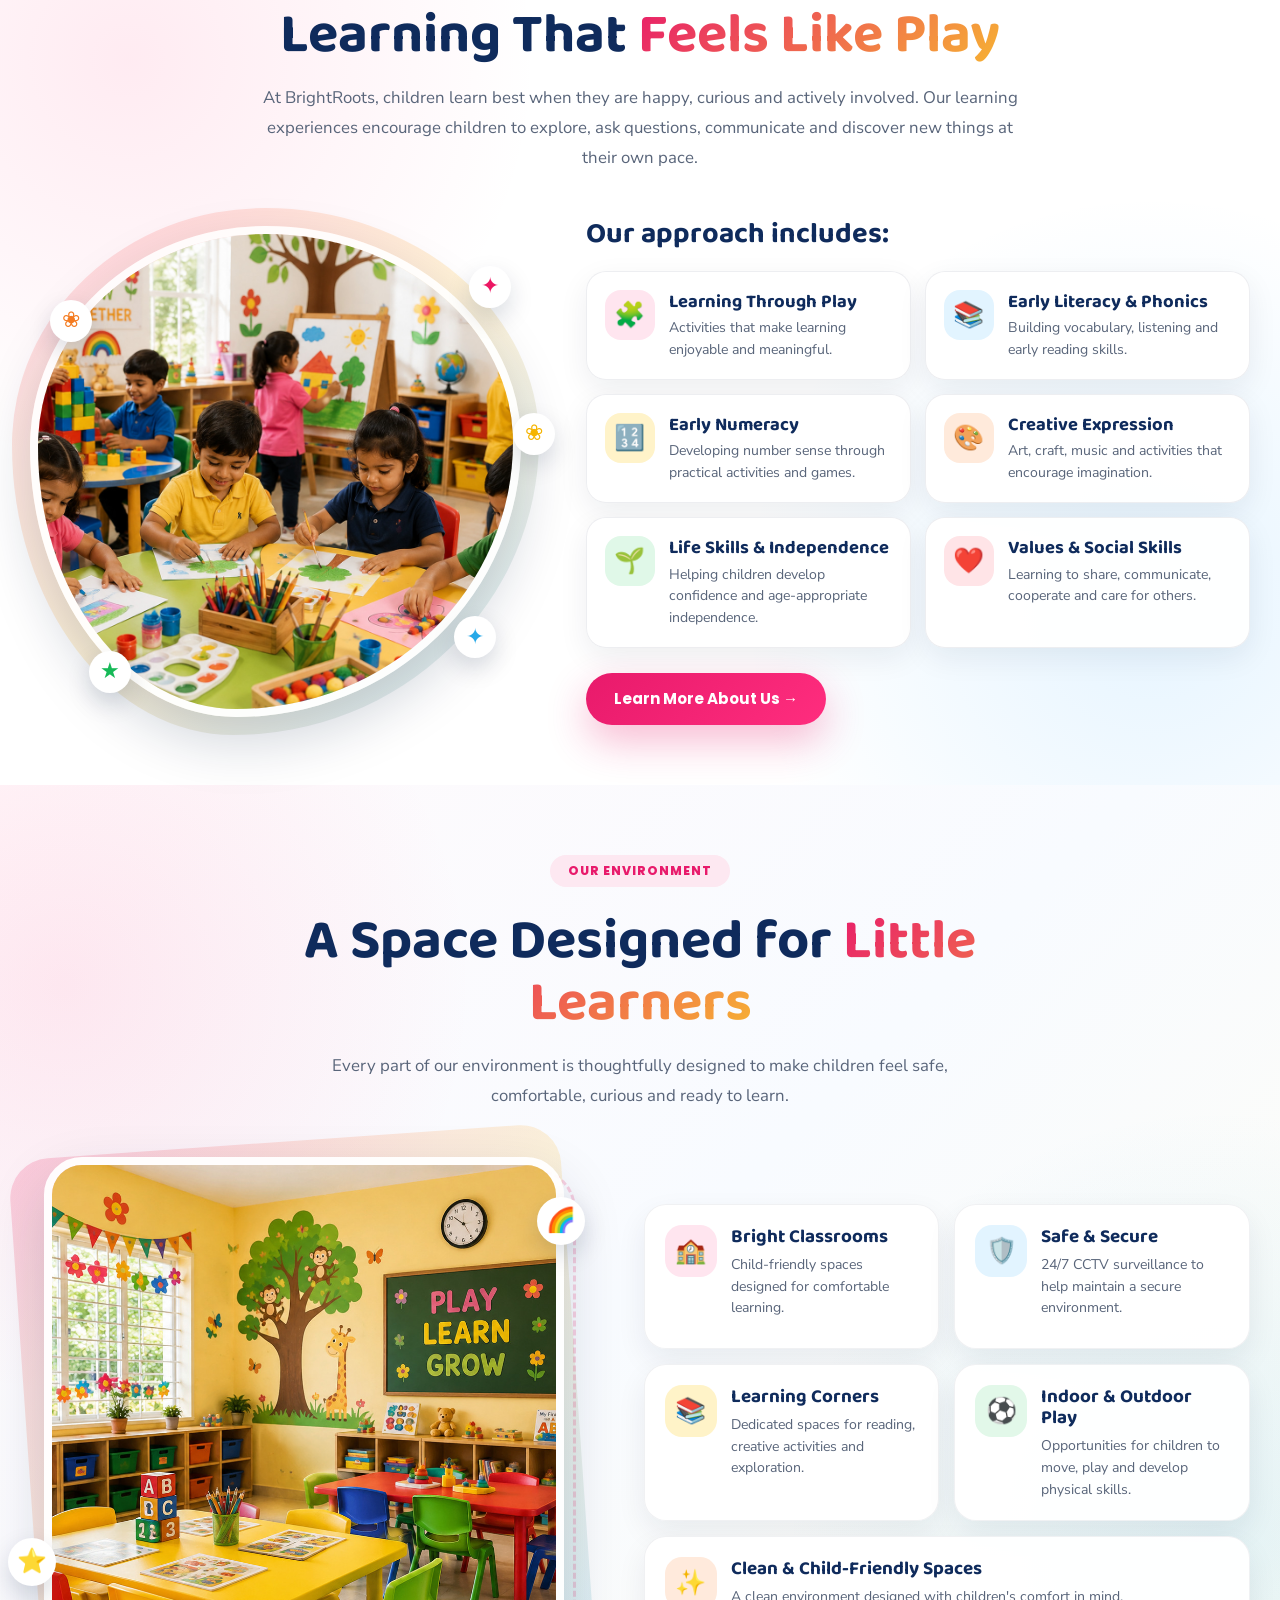
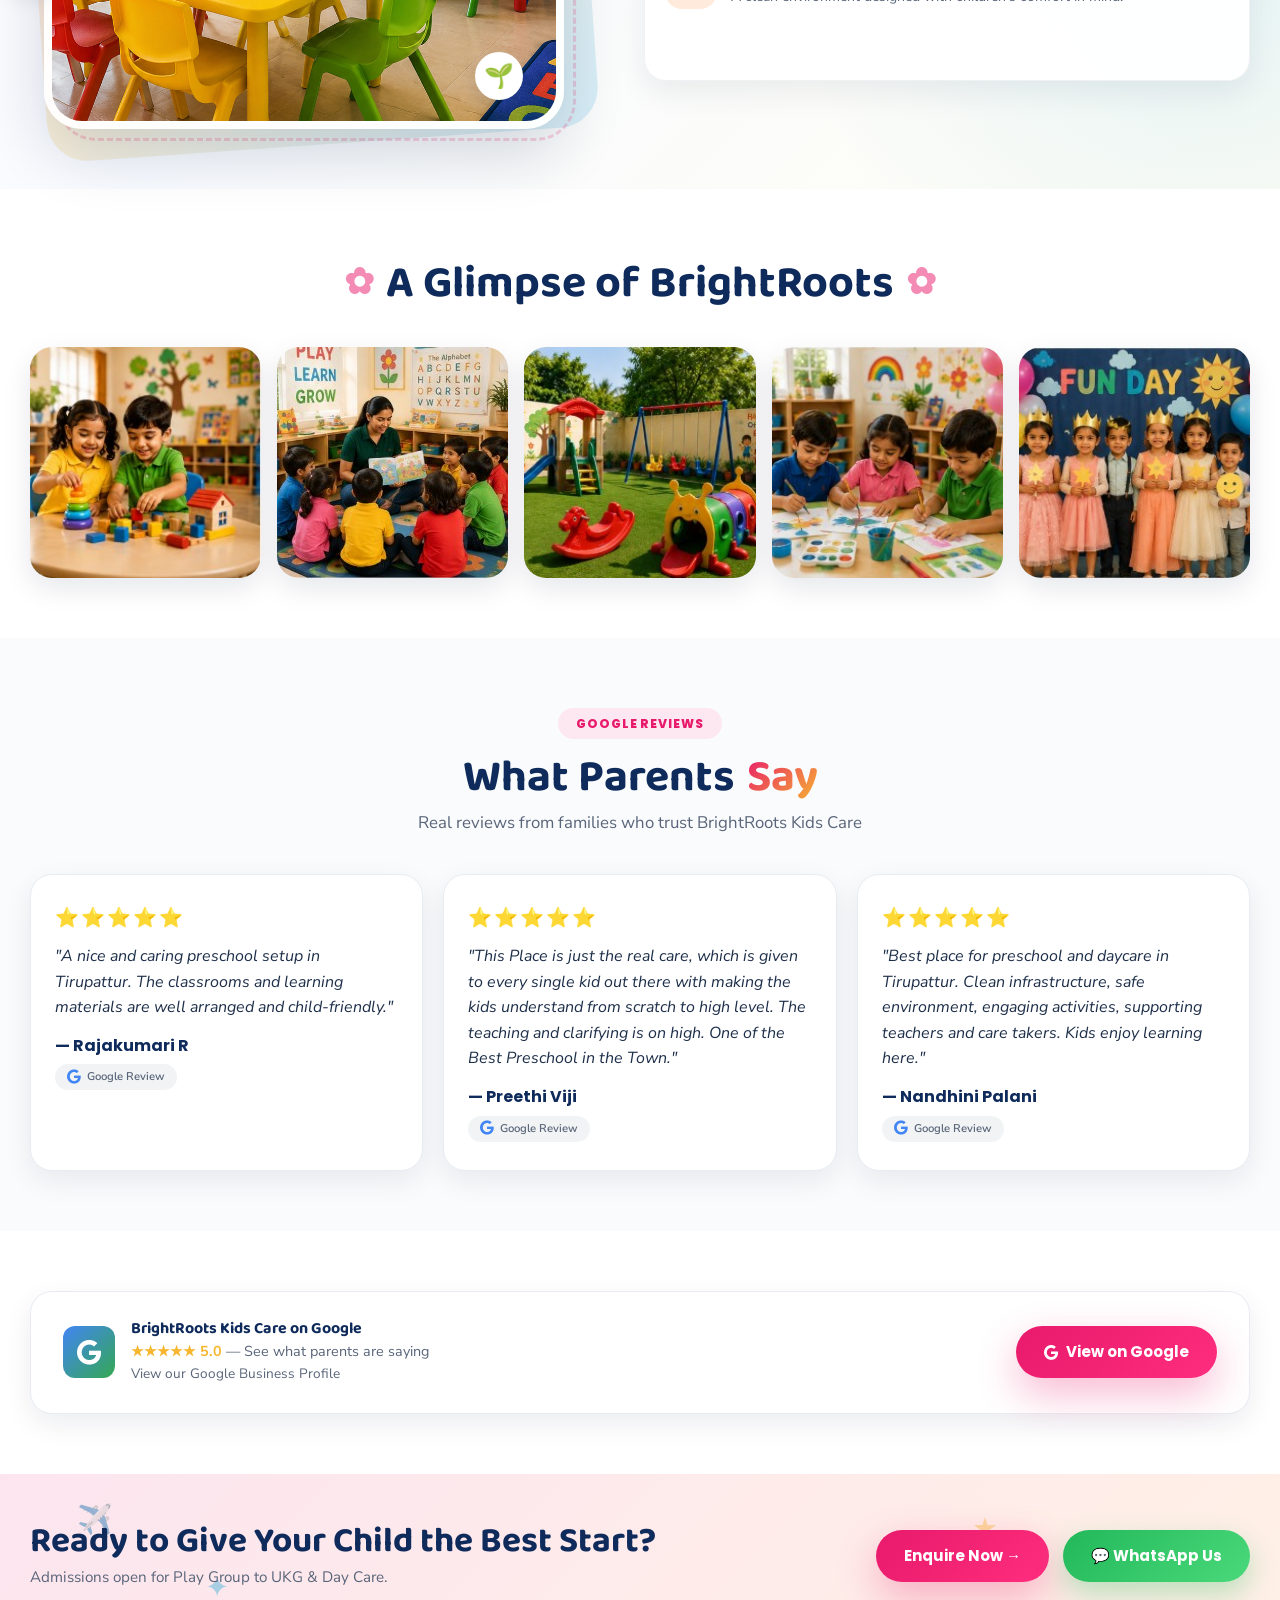
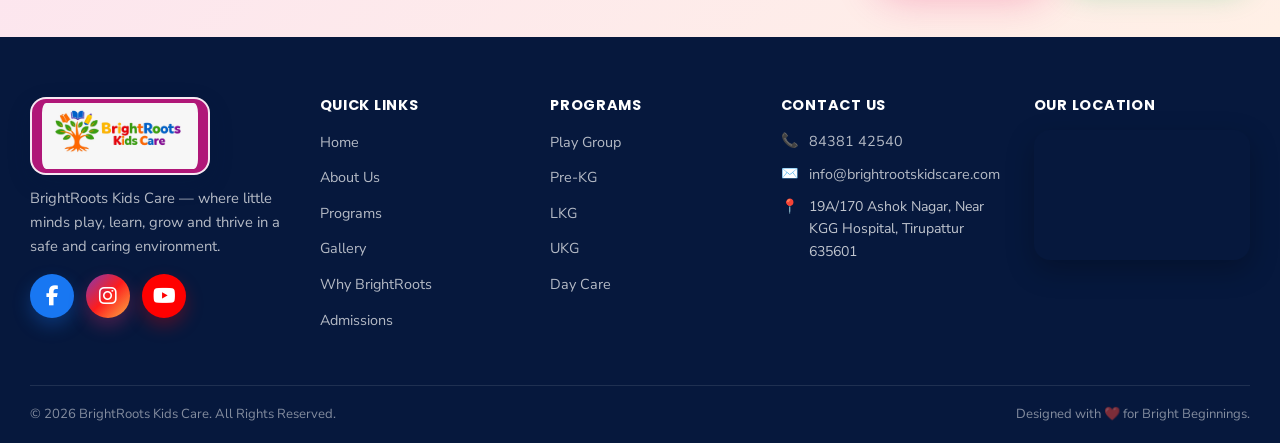
==== commit 830a8656: "Replace 'Environment' link with 'Gallery' link" ====
--- a/index.html
+++ b/index.html
@@ -2483,7 +2483,7 @@
                         <li><a href="index.html">Home</a></li>
                         <li><a href="about.html">About Us</a></li>
                         <li><a href="programs.html">Programs</a></li>
-                        <li><a href="environment.html">Environment</a></li>
+                        <li><a href="gallery.html">Gallery</a></li>
                         <li><a href="whybrightroots.html">Why BrightRoots</a></li>
                         <li><a href="admissions.html">Admissions</a></li>
                     </ul>
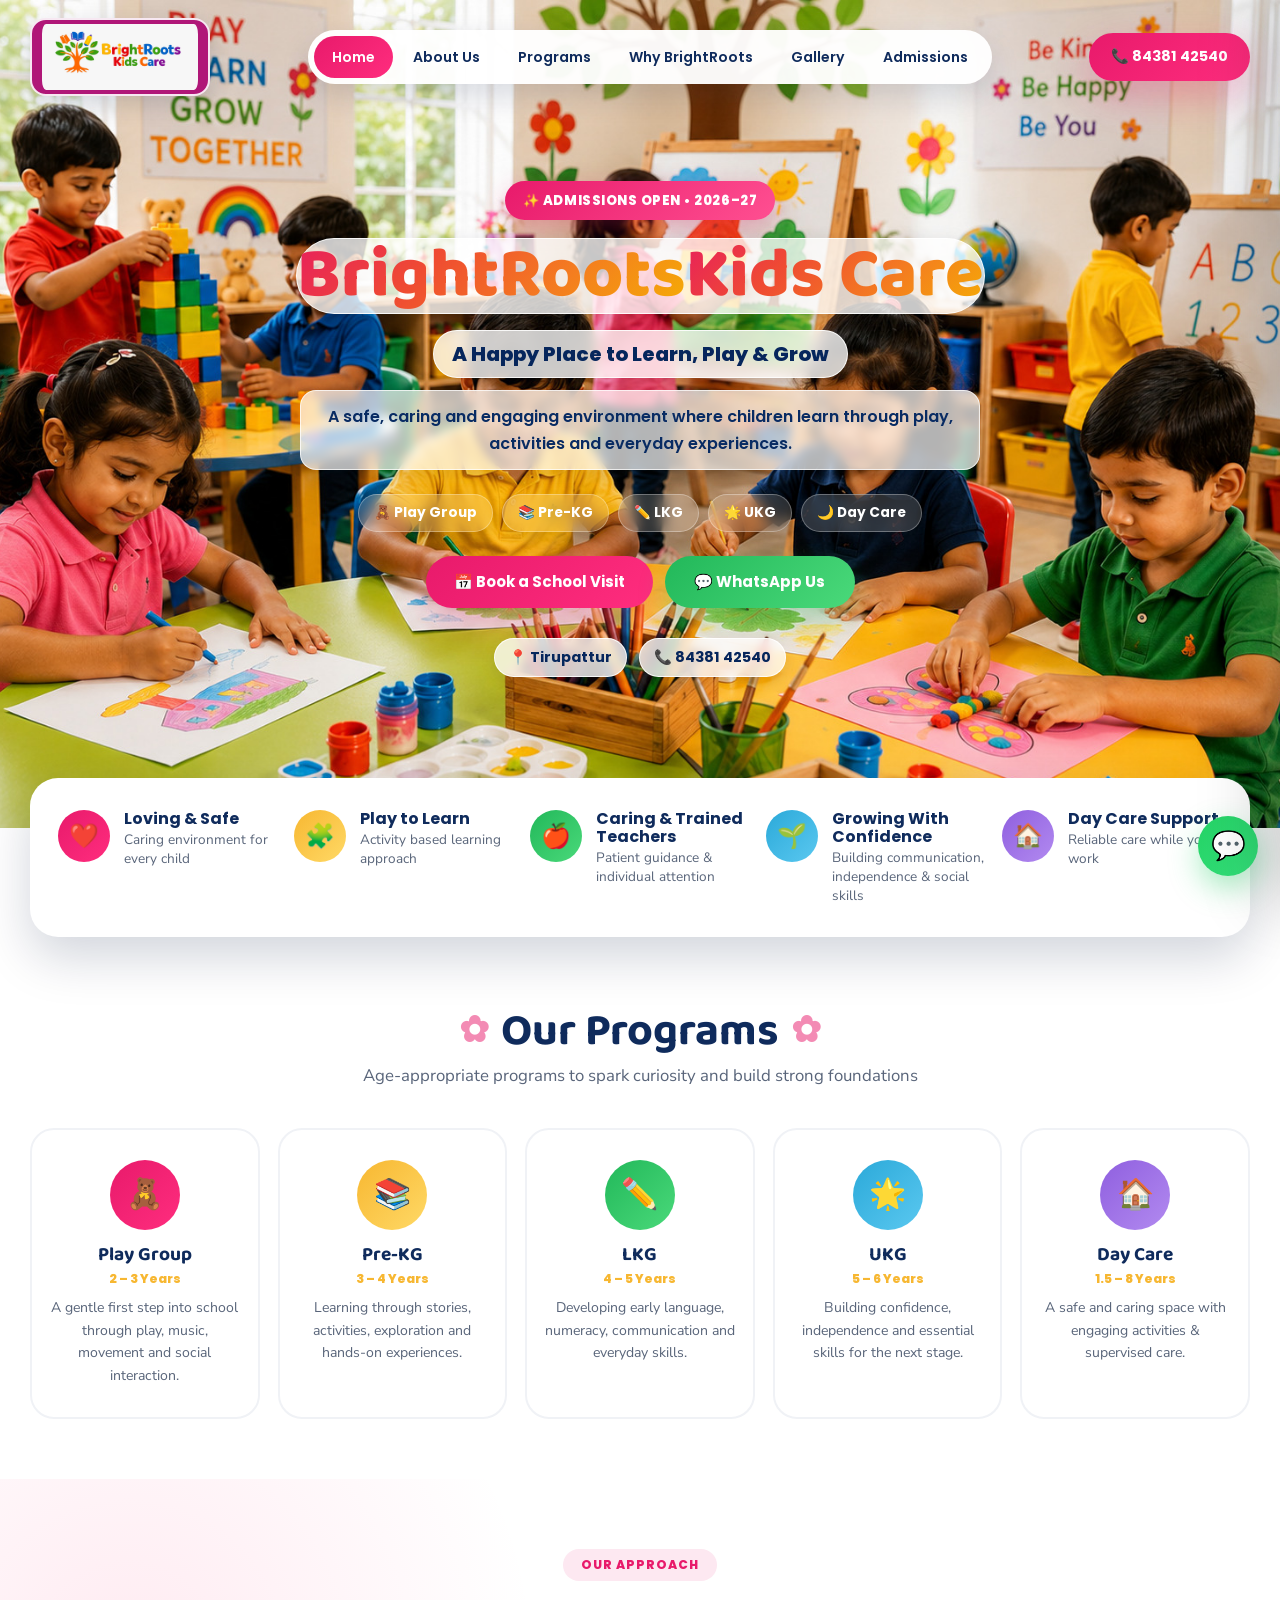
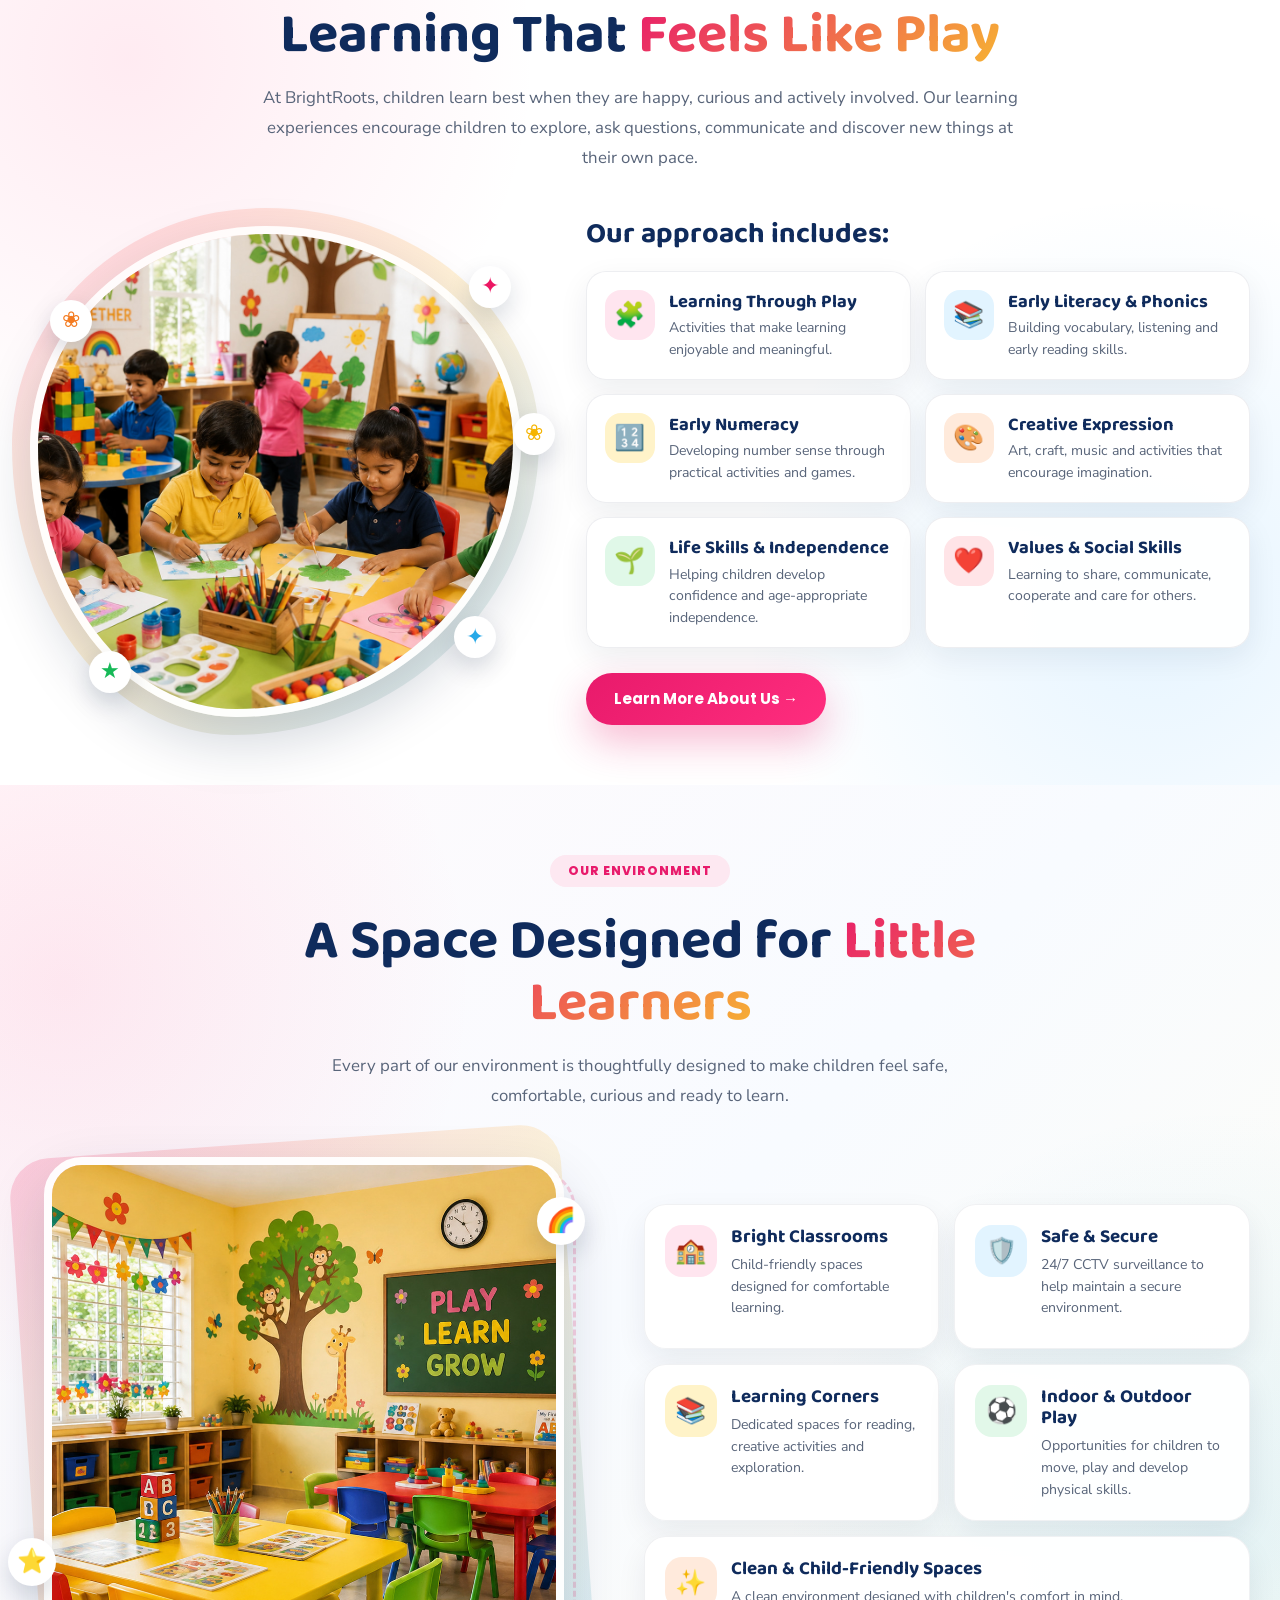
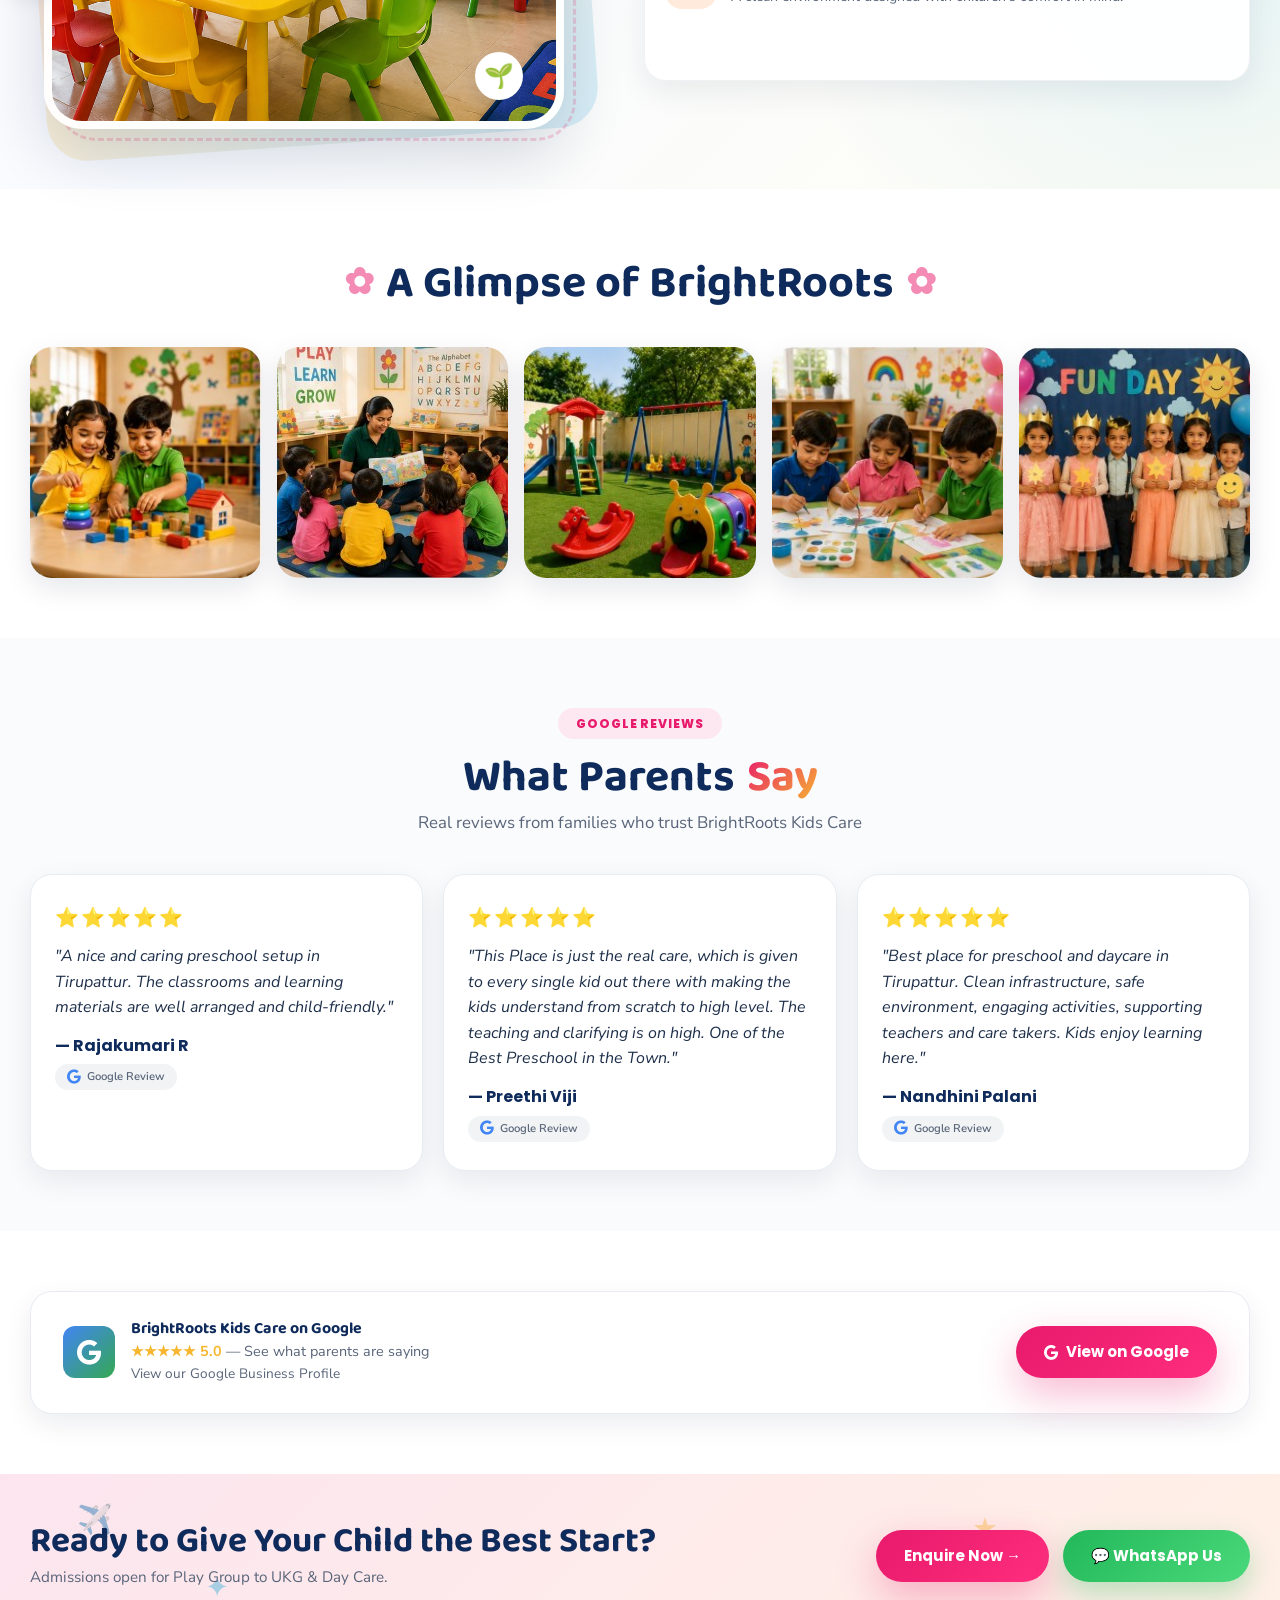
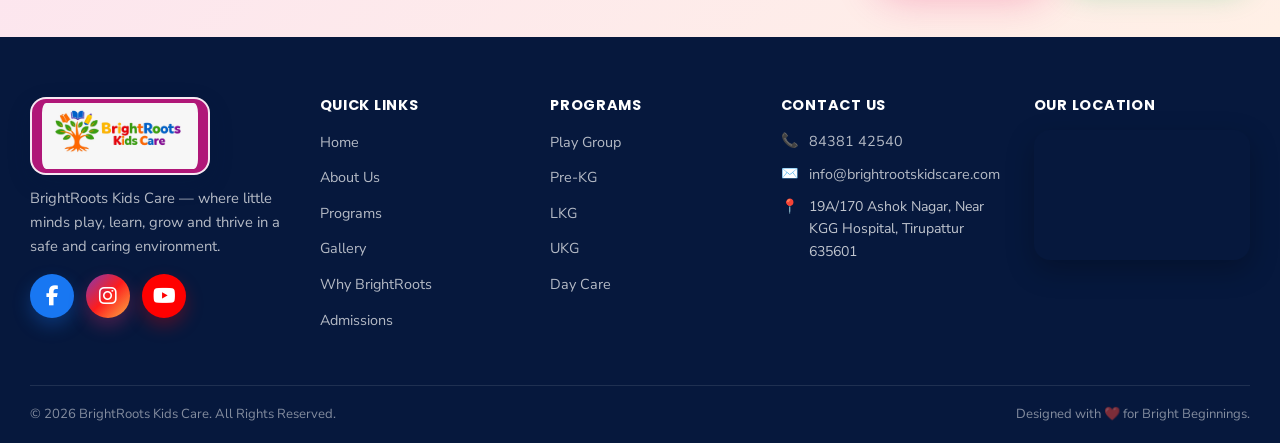
==== commit cc3c996f: "Enhance styles for hero section Added background, border, and box-shadow styles to a CSS class." ====
--- a/index.html
+++ b/index.html
@@ -468,6 +468,13 @@
     line-height: 1.05;
 
     margin-bottom: 16px;
+   background: rgba(255, 255, 255, 0.78);
+
+    border: 1px solid rgba(255, 255, 255, 0.85);
+    border-radius: 999px;
+
+    box-shadow:
+        0 6px 20px rgba(7, 26, 61, 0.12);
 }
 
 
